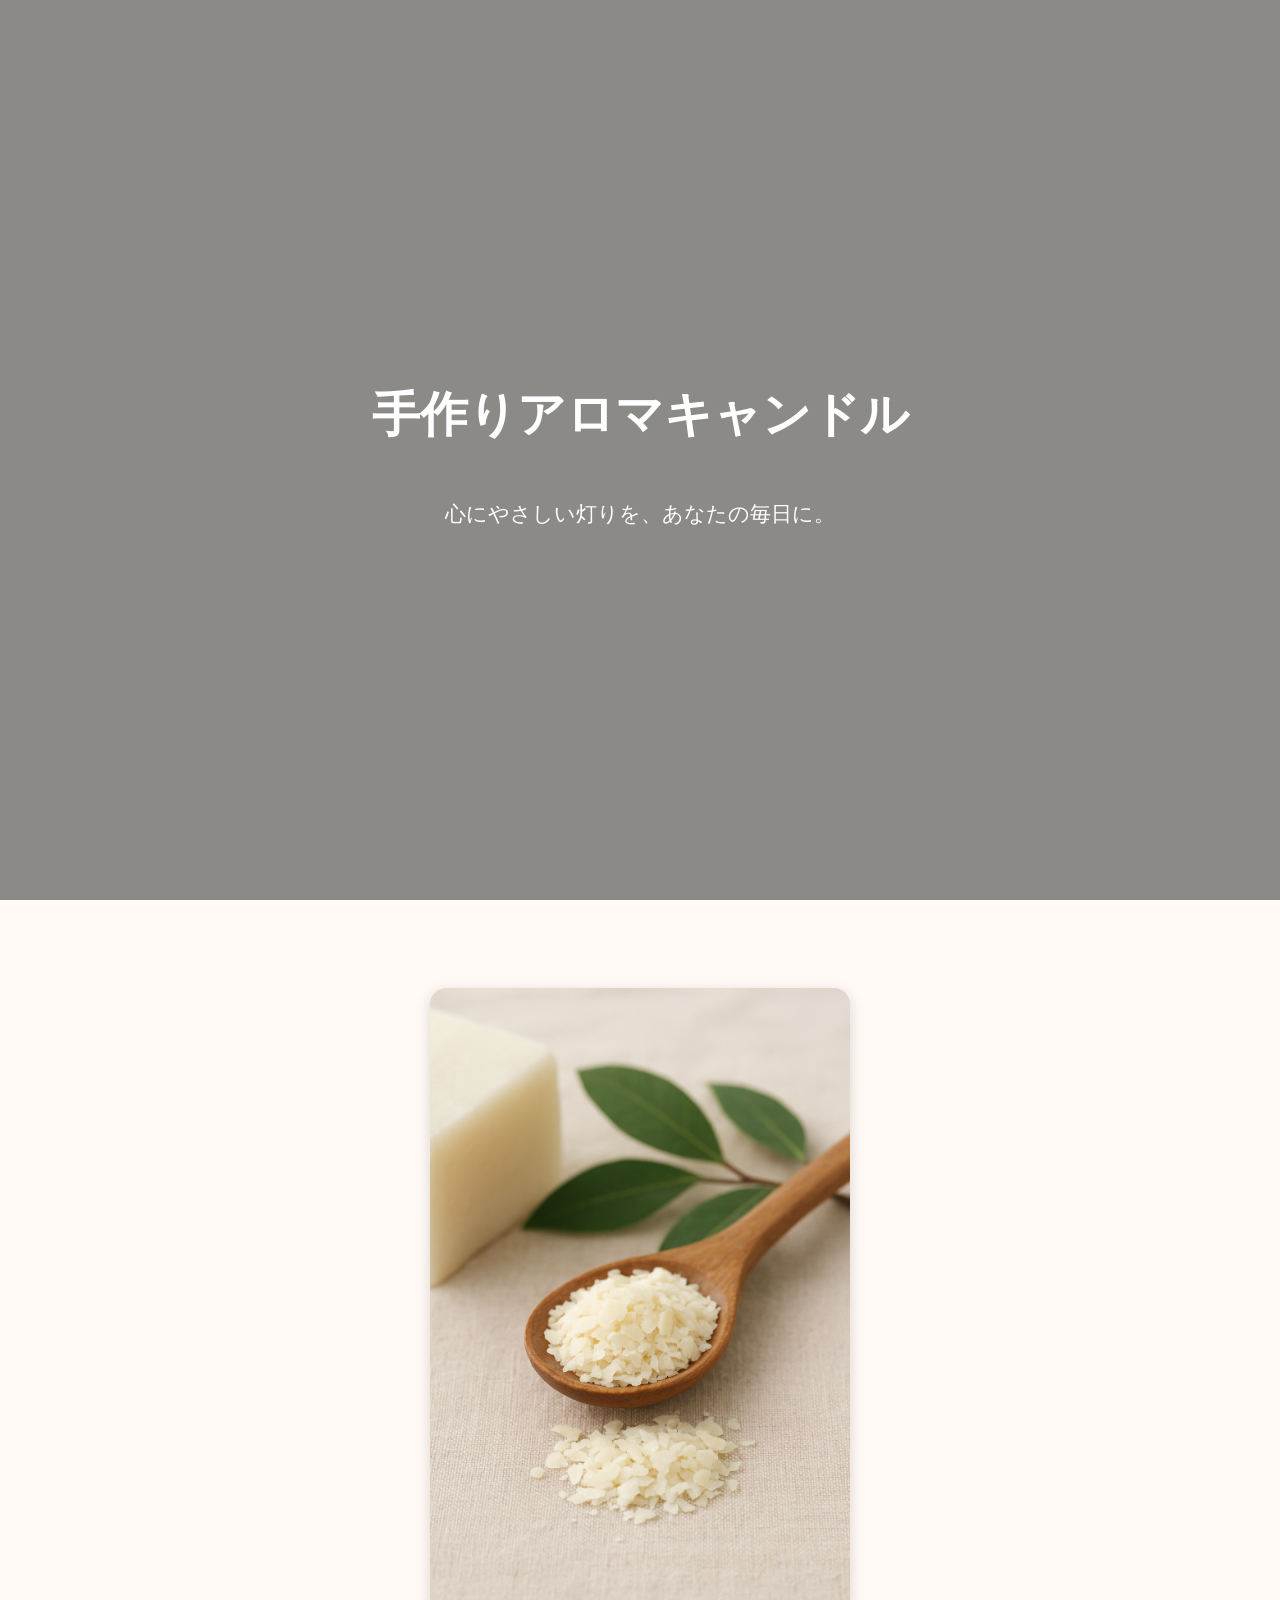
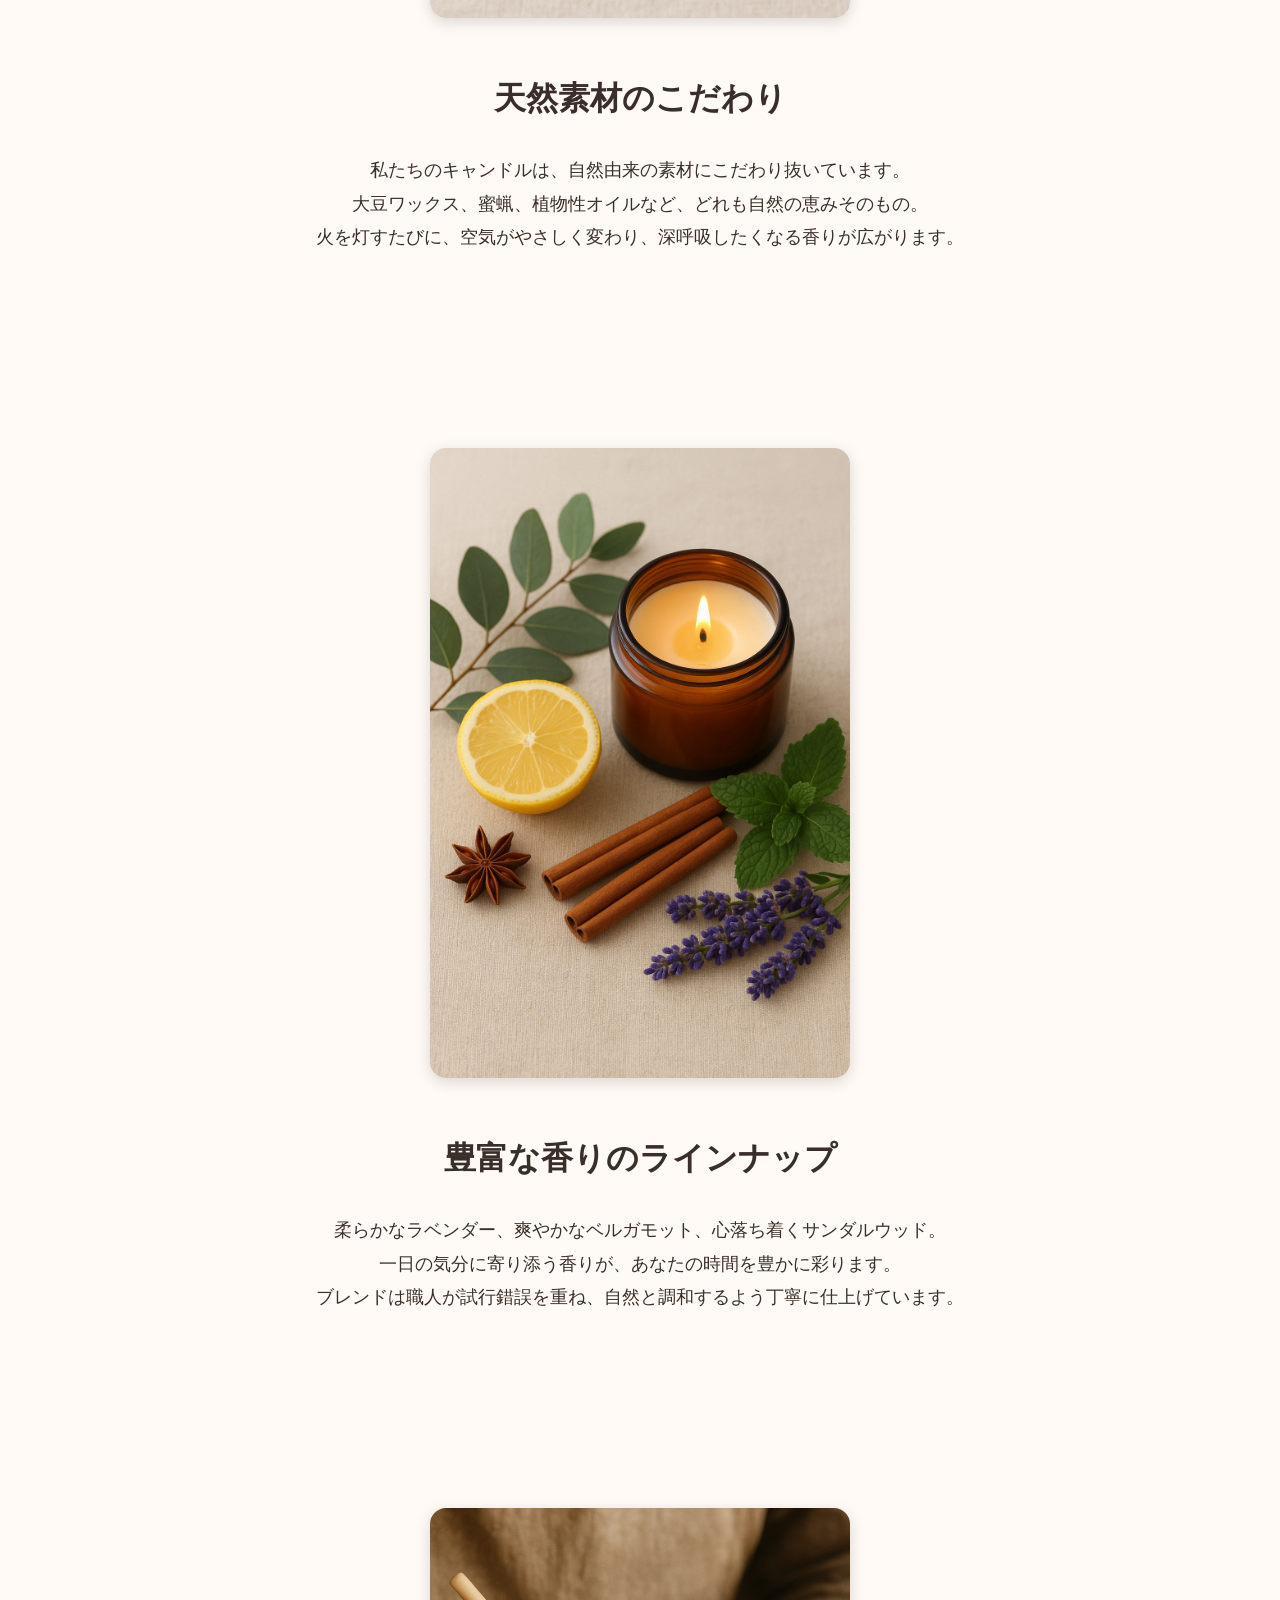
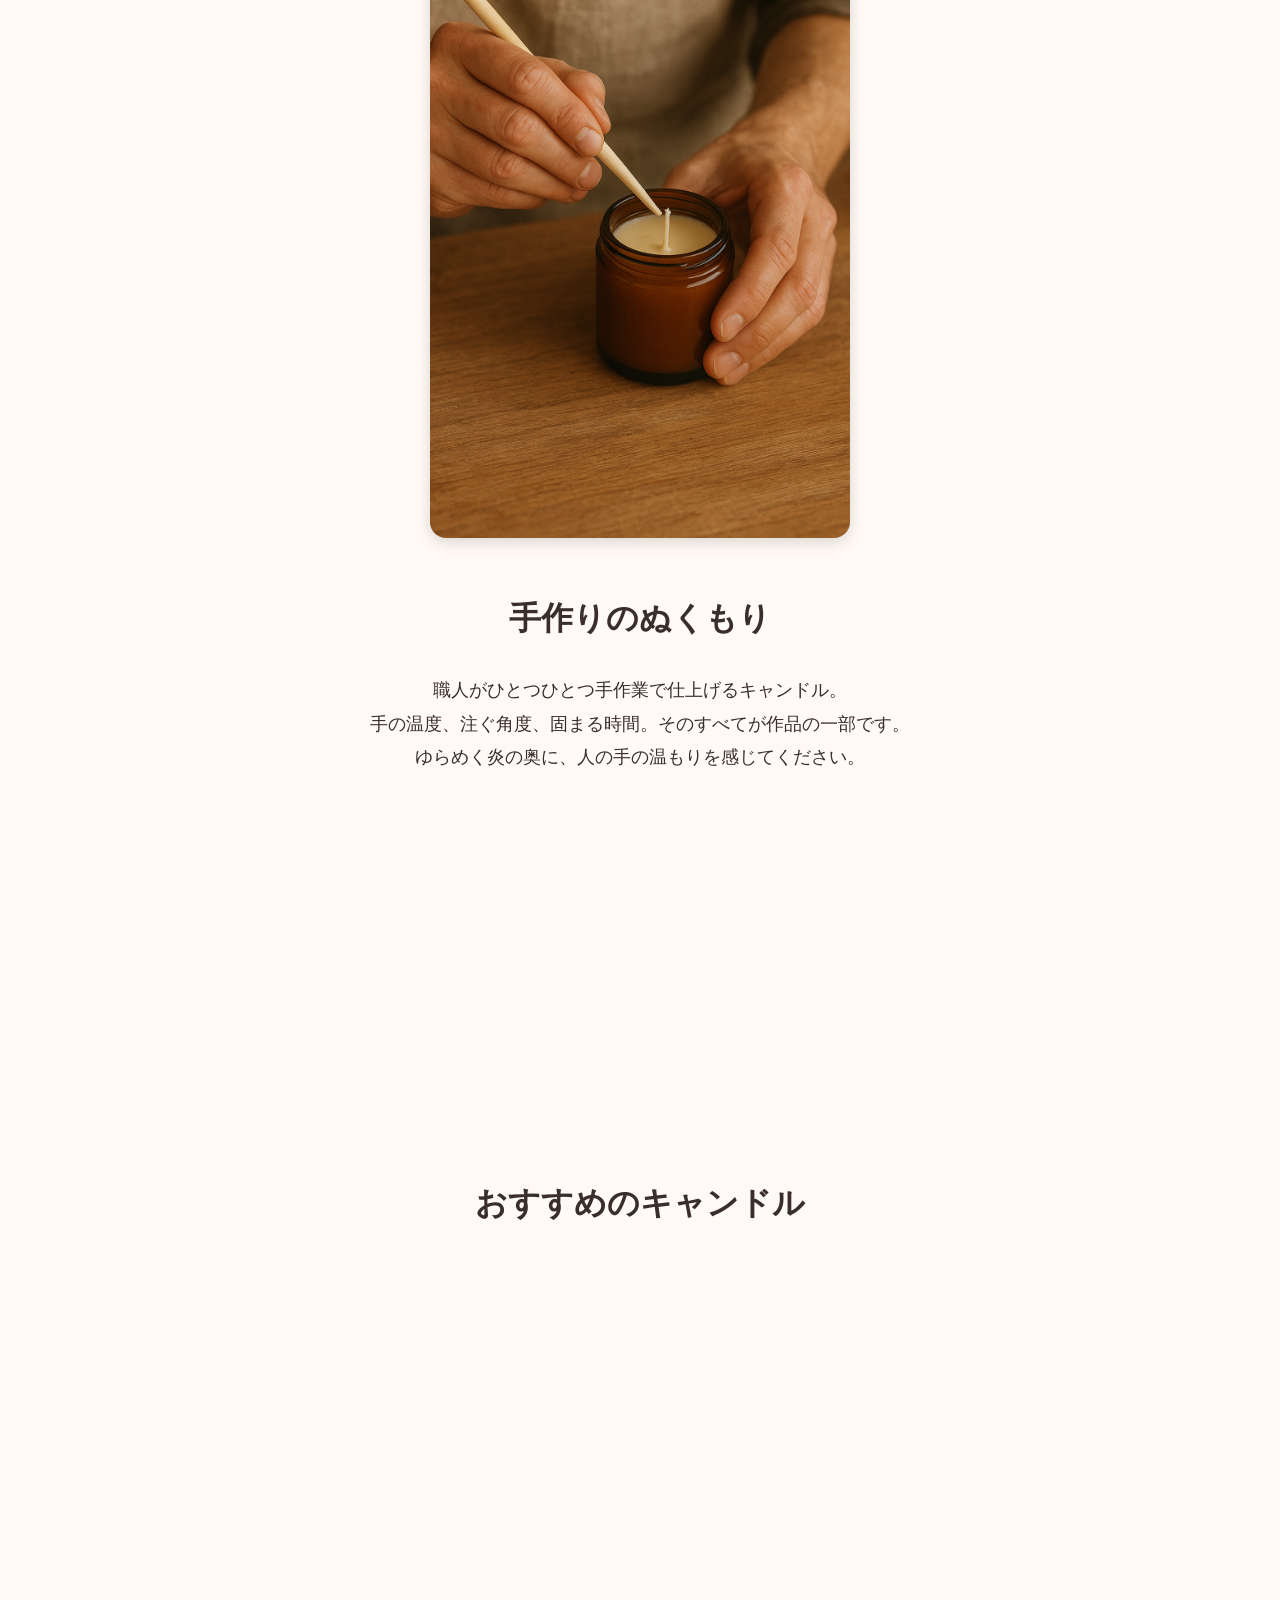
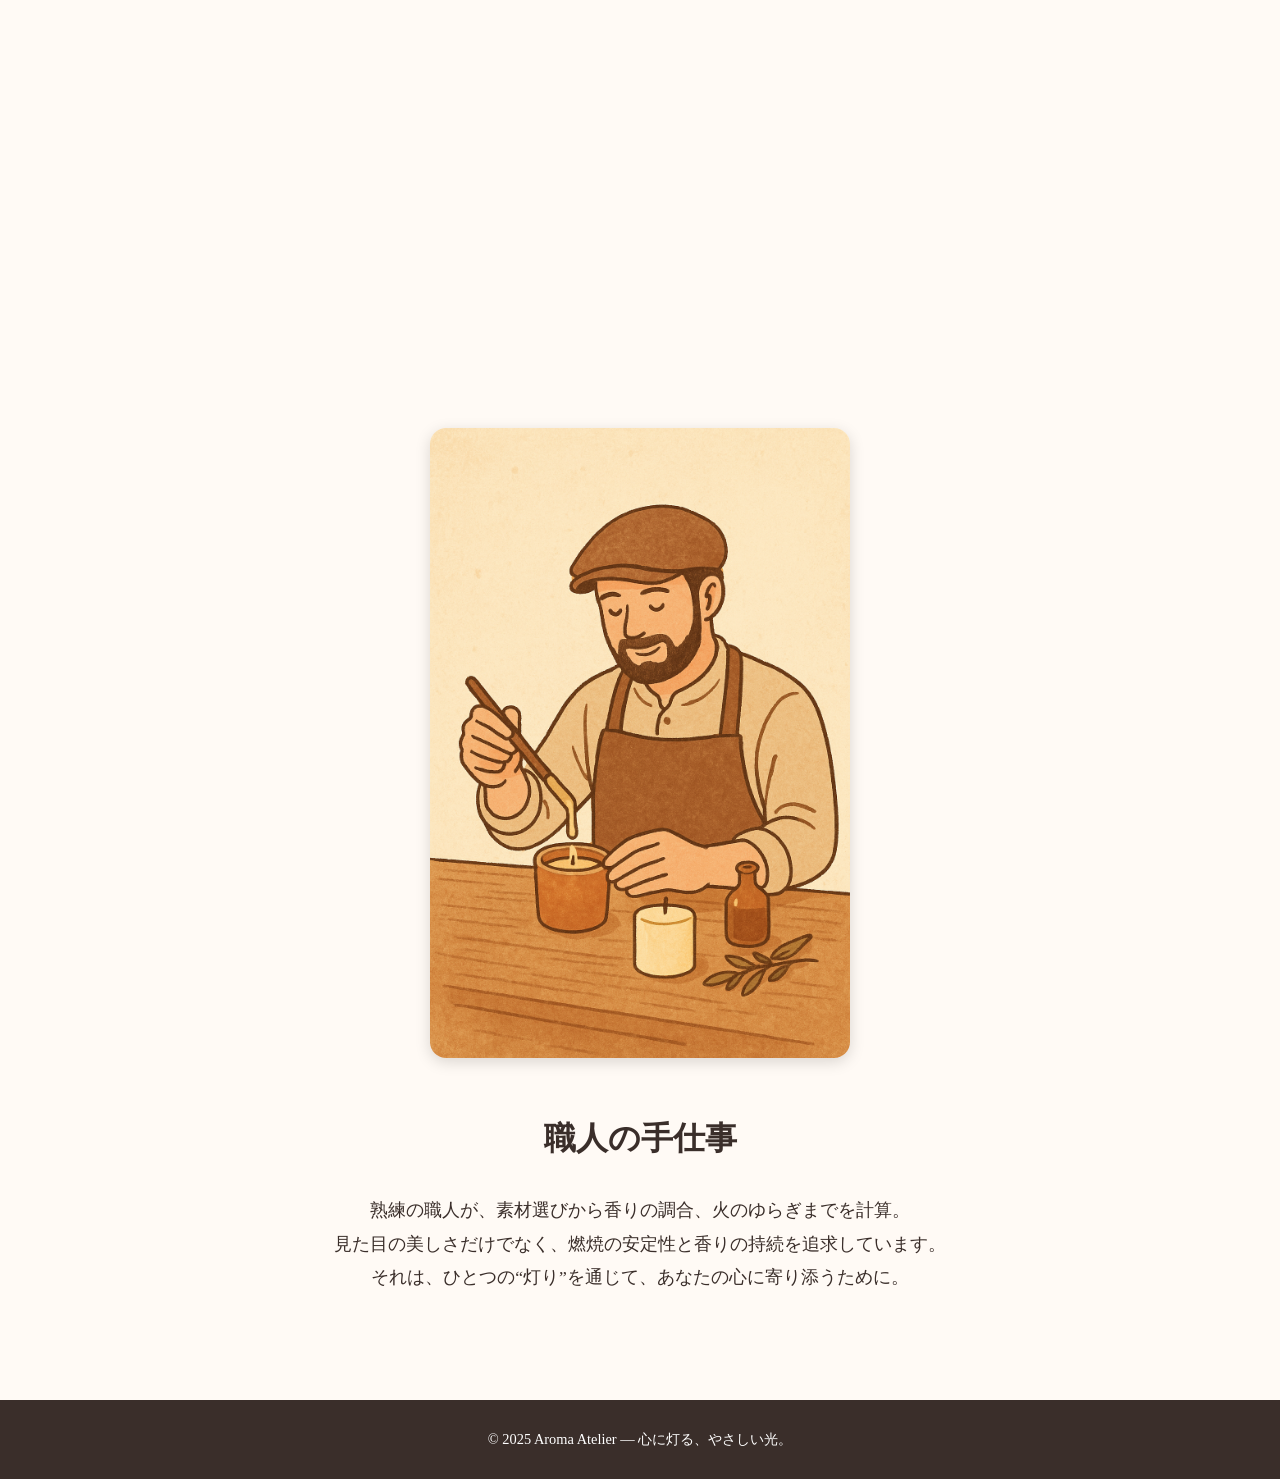
==== index.html @ 25571136 "Add files via upload" ====
<!DOCTYPE html>
<html lang="ja">
<head>
  <meta charset="UTF-8">
  <meta name="viewport" content="width=device-width, initial-scale=1.0">
  <title>手作りアロマキャンドル | Aroma Atelier</title>
  <link rel="stylesheet" href="./css/style.css">
</head>
<body>
  <header class="mouse-layer" data-depth="0.3">
    <h1>手作りアロマキャンドル</h1>
    <p>心にやさしい灯りを、あなたの毎日に。</p>
  </header>

  <!-- 天然素材 -->
  <section id="natural" class="fade-in mouse-layer" data-depth="0.15">
    <img src="./image/tennen.png" alt="天然素材のキャンドル">
    <h2>天然素材のこだわり</h2>
    <p>
      私たちのキャンドルは、自然由来の素材にこだわり抜いています。<br>
      大豆ワックス、蜜蝋、植物性オイルなど、どれも自然の恵みそのもの。<br>
      火を灯すたびに、空気がやさしく変わり、深呼吸したくなる香りが広がります。
    </p>
  </section>

  <!-- 豊富な香り -->
  <section id="fragrance" class="fade-in mouse-layer" data-depth="0.1">
    <img src="./image/kaori.png" alt="香りのイメージ">
    <h2>豊富な香りのラインナップ</h2>
    <p>
      柔らかなラベンダー、爽やかなベルガモット、心落ち着くサンダルウッド。<br>
      一日の気分に寄り添う香りが、あなたの時間を豊かに彩ります。<br>
      ブレンドは職人が試行錯誤を重ね、自然と調和するよう丁寧に仕上げています。
    </p>
  </section>

  <!-- 手作りのぬくもり -->
  <section id="handmade" class="fade-in mouse-layer" data-depth="0.2">
    <img src="./image/tedukuri.png" alt="手作りのぬくもり">
    <h2>手作りのぬくもり</h2>
    <p>
      職人がひとつひとつ手作業で仕上げるキャンドル。<br>
      手の温度、注ぐ角度、固まる時間。そのすべてが作品の一部です。<br>
      ゆらめく炎の奥に、人の手の温もりを感じてください。
    </p>
  </section>

  <!-- 商品ギャラリー -->
  <section id="products" class="fade-in">
    <h2>おすすめのキャンドル</h2>
    <div class="product-grid">
      <div class="product-card fade-in">
        <img src="./image/rabender-img.jpg" alt="ラベンダーキャンドル">
        <h3>Lavender Calm</h3>
        <p>ラベンダーとシダーウッドが織りなす癒しの香り。</p>
        <span class="price">¥3,200</span>
      </div>
      <div class="product-card fade-in">
        <img src="./image/sitorasu-img2.png" alt="シトラスキャンドル">
        <h3>Citrus Morning</h3>
        <p>朝の光のような爽やかさ。ベルガモットとレモングラス。</p>
        <span class="price">¥3,000</span>
      </div>
      <div class="product-card fade-in">
        <img src="./image/rozu-img.png" alt="ウッディキャンドル">
        <h3>Forest Whisper</h3>
        <p>ウッディノートとバニラの深み。夜のリラックスタイムに。</p>
        <span class="price">¥3,400</span>
      </div>
    </div>
  </section>

  <!-- 職人の手仕事 -->
  <section id="craft" class="fade-in mouse-layer" data-depth="0.25">
    <img src="./image/shokunin.png" alt="職人の手仕事">
    <h2>職人の手仕事</h2>
    <p>
      熟練の職人が、素材選びから香りの調合、火のゆらぎまでを計算。<br>
      見た目の美しさだけでなく、燃焼の安定性と香りの持続を追求しています。<br>
      それは、ひとつの“灯り”を通じて、あなたの心に寄り添うために。
    </p>
  </section>

  <footer>
    © 2025 Aroma Atelier — 心に灯る、やさしい光。
  </footer>

  <script src="./javascript/script.js"></script>
</body>
</html>
---- css/style.css ----
body {
    margin: 0;
    font-family: "Noto Serif JP", serif;
    background-color: #fffaf5;
    color: #3a2e2a;
    overflow-x: hidden;
    scroll-behavior: smooth;
  }
  
  /* ===== Header ===== */
  header {
    height: 100vh;
    display: flex;
    flex-direction: column;
    justify-content: center;
    align-items: center;
    background: url('header.jpg') center/cover no-repeat;
    text-align: center;
    color: white;
    position: relative;
  }
  
  header::before {
    content: "";
    position: absolute;
    inset: 0;
    background: rgba(0,0,0,0.45);
  }
  
  header h1 {
    font-size: 3em;
    z-index: 1;
  }
  
  header p {
    font-size: 1.3em;
    z-index: 1;
    margin-top: 1em;
  }
  
  /* ===== Section ===== */
  section {
    min-height: 100vh;
    display: flex;
    flex-direction: column;
    justify-content: center;
    align-items: center;
    padding: 80px 10%;
    text-align: center;
    opacity: 0;
    transform: translateY(50px);
    transition: all 1s ease;
  }
  
  section.active {
    opacity: 1;
    transform: translateY(0);
  }
  
  section img {
    width: 420px;
    max-width: 90%;
    border-radius: 16px;
    box-shadow: 0 4px 15px rgba(0,0,0,0.15);
    margin-bottom: 2em;
    opacity: 0;
    transform: scale(0.95);
    transition: all 1s ease;
  }
  
  section.active img {
    opacity: 1;
    transform: scale(1);
  }
  
  section h2 {
    font-size: 2em;
    margin-bottom: 0.5em;
  }
  
  section p {
    max-width: 750px;
    line-height: 1.9;
    font-size: 1.1em;
  }
  
  /* ===== Product Section ===== */
  .product-grid {
    display: grid;
    grid-template-columns: repeat(auto-fit, minmax(280px, 1fr));
    gap: 2em;
    margin-top: 3em;
    width: 100%;
    max-width: 1000px;
  }
  
  .product-card {
    background-color: white;
    border-radius: 14px;
    padding: 1.5em;
    box-shadow: 0 6px 15px rgba(0,0,0,0.1);
    transition: transform 0.4s ease, box-shadow 0.4s ease;
  }
  
  .product-card:hover {
    transform: translateY(-10px);
    box-shadow: 0 10px 25px rgba(0,0,0,0.15);
  }
  
  .product-card img {
    width: 100%;
    border-radius: 12px;
    margin-bottom: 1em;
  }
  
  .product-card h3 {
    font-size: 1.3em;
    margin-bottom: 0.4em;
  }
  
  .product-card p {
    font-size: 0.95em;
    color: #5c4a45;
    margin-bottom: 0.8em;
  }
  
  .price {
    font-weight: bold;
    color: #c47135;
  }
  
  /* ===== Footer ===== */
  footer {
    background-color: #3a2e2a;
    color: white;
    text-align: center;
    padding: 30px 10px;
    font-size: 0.9em;
  }
  
  /* ===== Scroll Animation ===== */
  .fade-in {
    opacity: 0;
    transform: translateY(40px);
    transition: all 1.2s ease;
  }
  
  .fade-in.visible {
    opacity: 1;
    transform: translateY(0);
  }
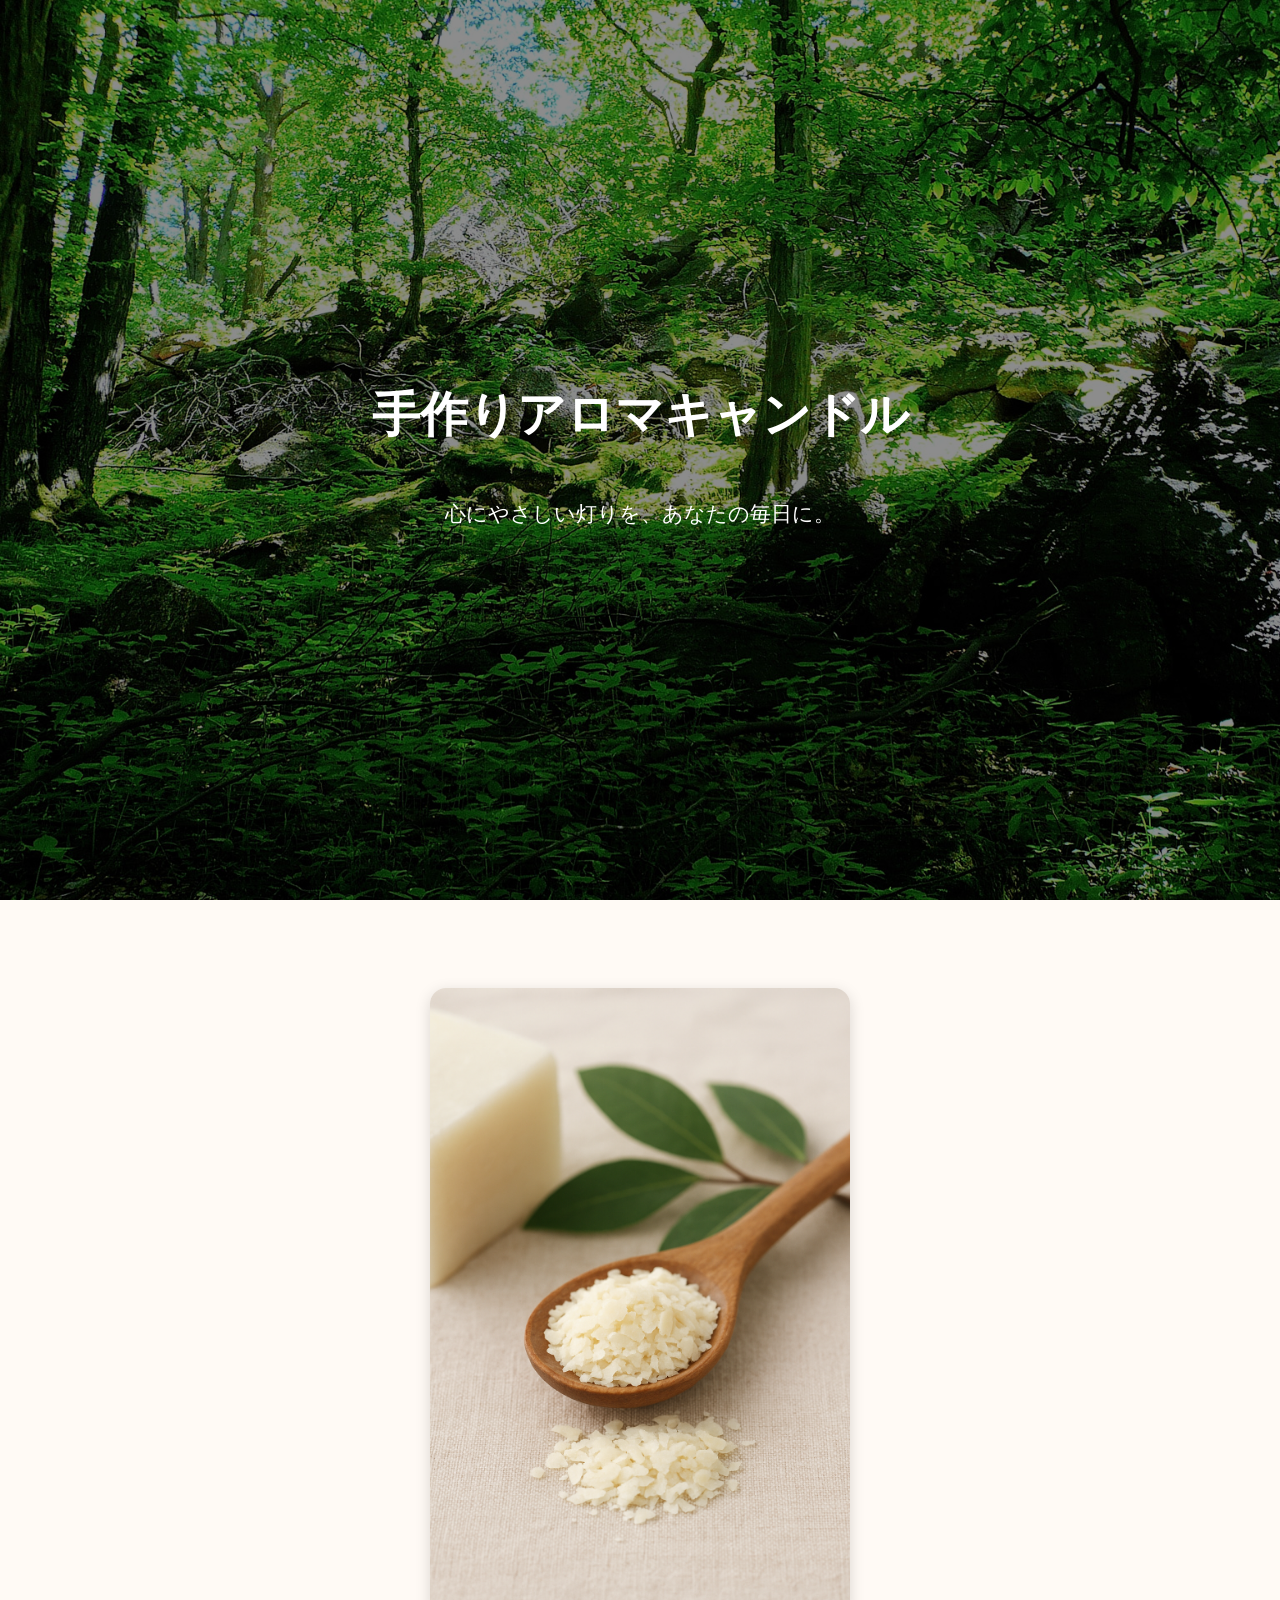
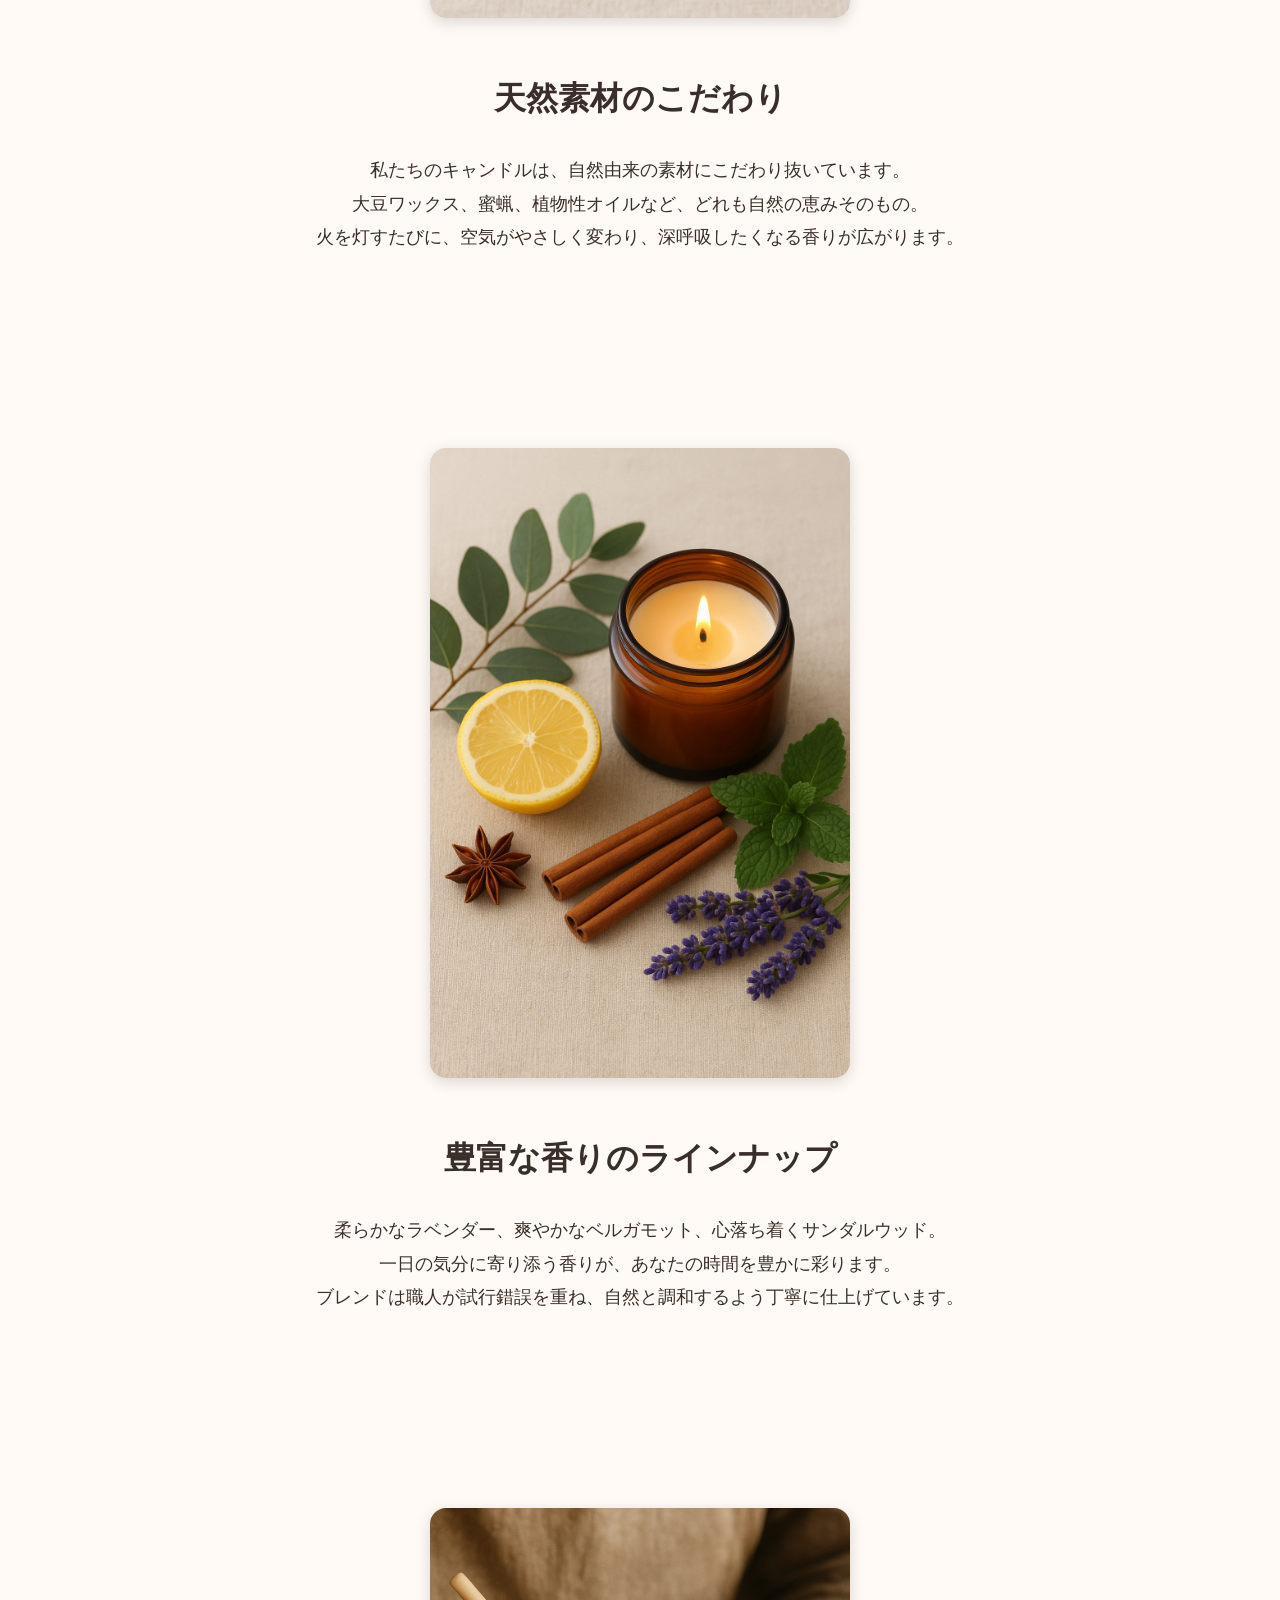
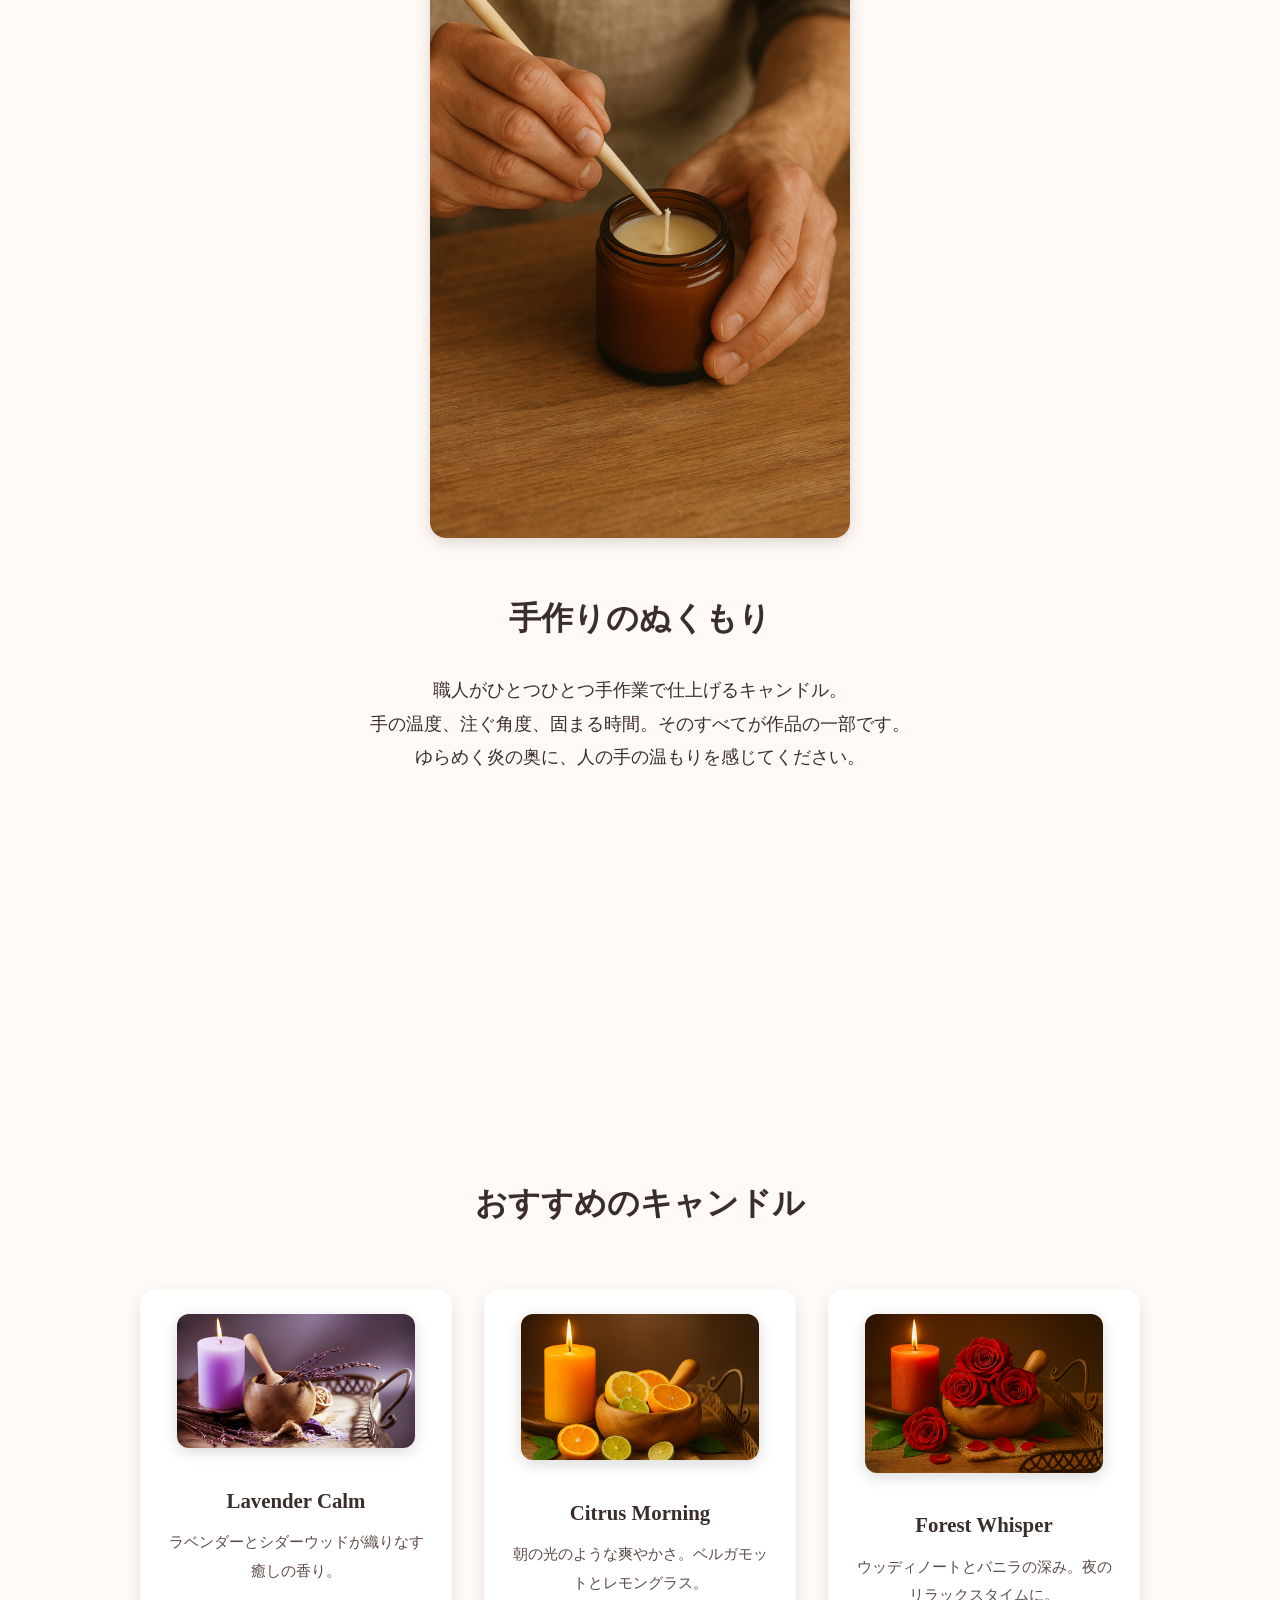
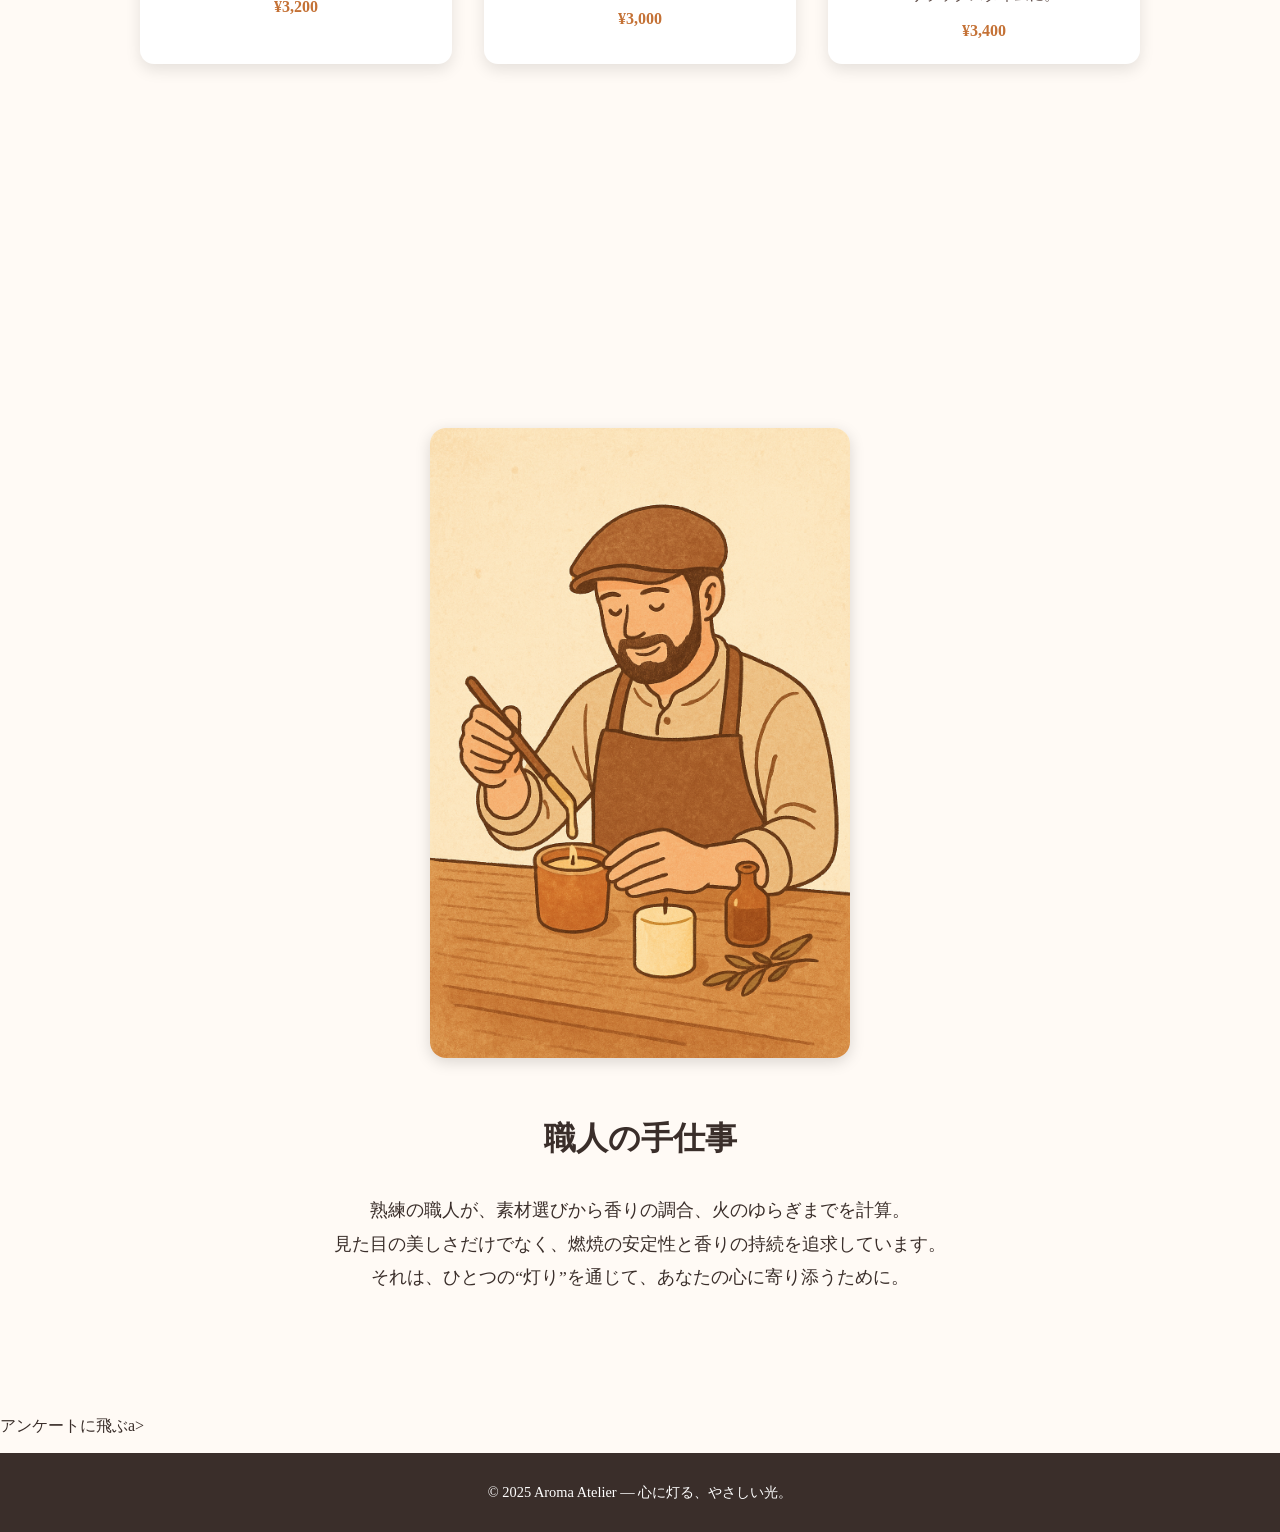
==== commit ecfb2e51: "Update index.html" ====
--- a/index.html
+++ b/index.html
@@ -80,7 +80,7 @@
       それは、ひとつの“灯り”を通じて、あなたの心に寄り添うために。
     </p>
   </section>
-
+<p>アンケートに飛ぶ<a src="https://forms.gle/pZZQ6jZzWNuW3t4p7"></a>a></p>
   <footer>
     © 2025 Aroma Atelier — 心に灯る、やさしい光。
   </footer>
@@ -88,3 +88,4 @@
   <script src="./javascript/script.js"></script>
 </body>
 </html>
+
--- a/css/style.css
+++ b/css/style.css
@@ -1,152 +1,156 @@
 body {
-    margin: 0;
-    font-family: "Noto Serif JP", serif;
-    background-color: #fffaf5;
-    color: #3a2e2a;
-    overflow-x: hidden;
-    scroll-behavior: smooth;
-  }
-  
-  /* ===== Header ===== */
-  header {
-    height: 100vh;
-    display: flex;
-    flex-direction: column;
-    justify-content: center;
-    align-items: center;
-    background: url('header.jpg') center/cover no-repeat;
-    text-align: center;
-    color: white;
-    position: relative;
-  }
-  
-  header::before {
-    content: "";
-    position: absolute;
-    inset: 0;
-    background: rgba(0,0,0,0.45);
-  }
-  
-  header h1 {
-    font-size: 3em;
-    z-index: 1;
-  }
-  
-  header p {
-    font-size: 1.3em;
-    z-index: 1;
-    margin-top: 1em;
-  }
-  
-  /* ===== Section ===== */
-  section {
-    min-height: 100vh;
-    display: flex;
-    flex-direction: column;
-    justify-content: center;
-    align-items: center;
-    padding: 80px 10%;
-    text-align: center;
-    opacity: 0;
-    transform: translateY(50px);
-    transition: all 1s ease;
-  }
-  
-  section.active {
-    opacity: 1;
-    transform: translateY(0);
-  }
-  
-  section img {
-    width: 420px;
-    max-width: 90%;
-    border-radius: 16px;
-    box-shadow: 0 4px 15px rgba(0,0,0,0.15);
-    margin-bottom: 2em;
-    opacity: 0;
-    transform: scale(0.95);
-    transition: all 1s ease;
-  }
-  
-  section.active img {
-    opacity: 1;
-    transform: scale(1);
-  }
-  
-  section h2 {
-    font-size: 2em;
-    margin-bottom: 0.5em;
-  }
-  
-  section p {
-    max-width: 750px;
-    line-height: 1.9;
-    font-size: 1.1em;
-  }
-  
-  /* ===== Product Section ===== */
-  .product-grid {
-    display: grid;
-    grid-template-columns: repeat(auto-fit, minmax(280px, 1fr));
-    gap: 2em;
-    margin-top: 3em;
-    width: 100%;
-    max-width: 1000px;
-  }
-  
-  .product-card {
-    background-color: white;
-    border-radius: 14px;
-    padding: 1.5em;
-    box-shadow: 0 6px 15px rgba(0,0,0,0.1);
-    transition: transform 0.4s ease, box-shadow 0.4s ease;
-  }
-  
-  .product-card:hover {
-    transform: translateY(-10px);
-    box-shadow: 0 10px 25px rgba(0,0,0,0.15);
-  }
-  
-  .product-card img {
-    width: 100%;
-    border-radius: 12px;
-    margin-bottom: 1em;
-  }
-  
-  .product-card h3 {
-    font-size: 1.3em;
-    margin-bottom: 0.4em;
-  }
-  
-  .product-card p {
-    font-size: 0.95em;
-    color: #5c4a45;
-    margin-bottom: 0.8em;
-  }
-  
-  .price {
-    font-weight: bold;
-    color: #c47135;
-  }
-  
-  /* ===== Footer ===== */
-  footer {
-    background-color: #3a2e2a;
-    color: white;
-    text-align: center;
-    padding: 30px 10px;
-    font-size: 0.9em;
-  }
-  
-  /* ===== Scroll Animation ===== */
-  .fade-in {
-    opacity: 0;
-    transform: translateY(40px);
-    transition: all 1.2s ease;
-  }
-  
-  .fade-in.visible {
-    opacity: 1;
-    transform: translateY(0);
-  }
-  +  margin: 0;
+  font-family: "Noto Serif JP", serif;
+  background-color: #fffaf5;
+  color: #3a2e2a;
+  overflow-x: hidden;
+  scroll-behavior: smooth;
+}
+
+/* ===== Header ===== */
+header {
+  height: 100vh;
+  display: flex;
+  flex-direction: column;
+  justify-content: center;
+  align-items: center;
+  background: url('../image/sizen.jpg') center/cover no-repeat;
+  text-align: center;
+  color: white;
+  position: relative;
+}
+
+header::before {
+  content: "";
+  position: absolute;
+  inset: 0;
+  background: rgba(0,0,0,0.45);
+}
+
+header h1 {
+  font-size: 3em;
+  z-index: 1;
+}
+
+header p {
+  font-size: 1.3em;
+  z-index: 1;
+  margin-top: 1em;
+}
+
+/* ===== Section ===== */
+section {
+  min-height: 100vh;
+  display: flex;
+  flex-direction: column;
+  justify-content: center;
+  align-items: center;
+  padding: 80px 10%;
+  text-align: center;
+  opacity: 0;
+  transform: translateY(50px);
+  transition: all 1s ease;
+}
+
+section.active {
+  opacity: 1;
+  transform: translateY(0);
+}
+
+section img {
+  width: 420px;
+  max-width: 90%;
+  border-radius: 16px;
+  box-shadow: 0 4px 15px rgba(0,0,0,0.15);
+  margin-bottom: 2em;
+  opacity: 0;
+  transform: scale(0.95);
+  transition: all 1s ease;
+}
+
+section.active img {
+  opacity: 1;
+  transform: scale(1);
+}
+
+section h2 {
+  font-size: 2em;
+  margin-bottom: 0.5em;
+}
+
+section p {
+  max-width: 750px;
+  line-height: 1.9;
+  font-size: 1.1em;
+}
+
+/* ===== Product Section ===== */
+.product-grid {
+  display: grid;
+  grid-template-columns: repeat(auto-fit, minmax(280px, 1fr));
+  gap: 2em;
+  margin-top: 3em;
+  width: 100%;
+  max-width: 1000px;
+}
+
+.product-card {
+  background-color: white;
+  border-radius: 14px;
+  padding: 1.5em;
+  box-shadow: 0 6px 15px rgba(0,0,0,0.1);
+  transition: transform 0.4s ease, box-shadow 0.4s ease;
+}
+
+.product-card:hover {
+  transform: translateY(-10px);
+  box-shadow: 0 10px 25px rgba(0,0,0,0.15);
+}
+
+.product-card img {
+  width: 100%;
+  border-radius: 12px;
+  margin-bottom: 1em;
+}
+
+.product-card h3 {
+  font-size: 1.3em;
+  margin-bottom: 0.4em;
+}
+
+.product-card p {
+  font-size: 0.95em;
+  color: #5c4a45;
+  margin-bottom: 0.8em;
+}
+
+.price {
+  font-weight: bold;
+  color: #c47135;
+}
+
+#products {
+  opacity: 1 !important;
+  transform: translateY(0) !important;
+}
+
+/* ===== Footer ===== */
+footer {
+  background-color: #3a2e2a;
+  color: white;
+  text-align: center;
+  padding: 30px 10px;
+  font-size: 0.9em;
+}
+
+/* ===== Scroll Animation ===== */
+.fade-in {
+  opacity: 0;
+  transform: translateY(40px);
+  transition: all 1.2s ease;
+}
+
+.fade-in.visible {
+  opacity: 1;
+  transform: translateY(0);
+}
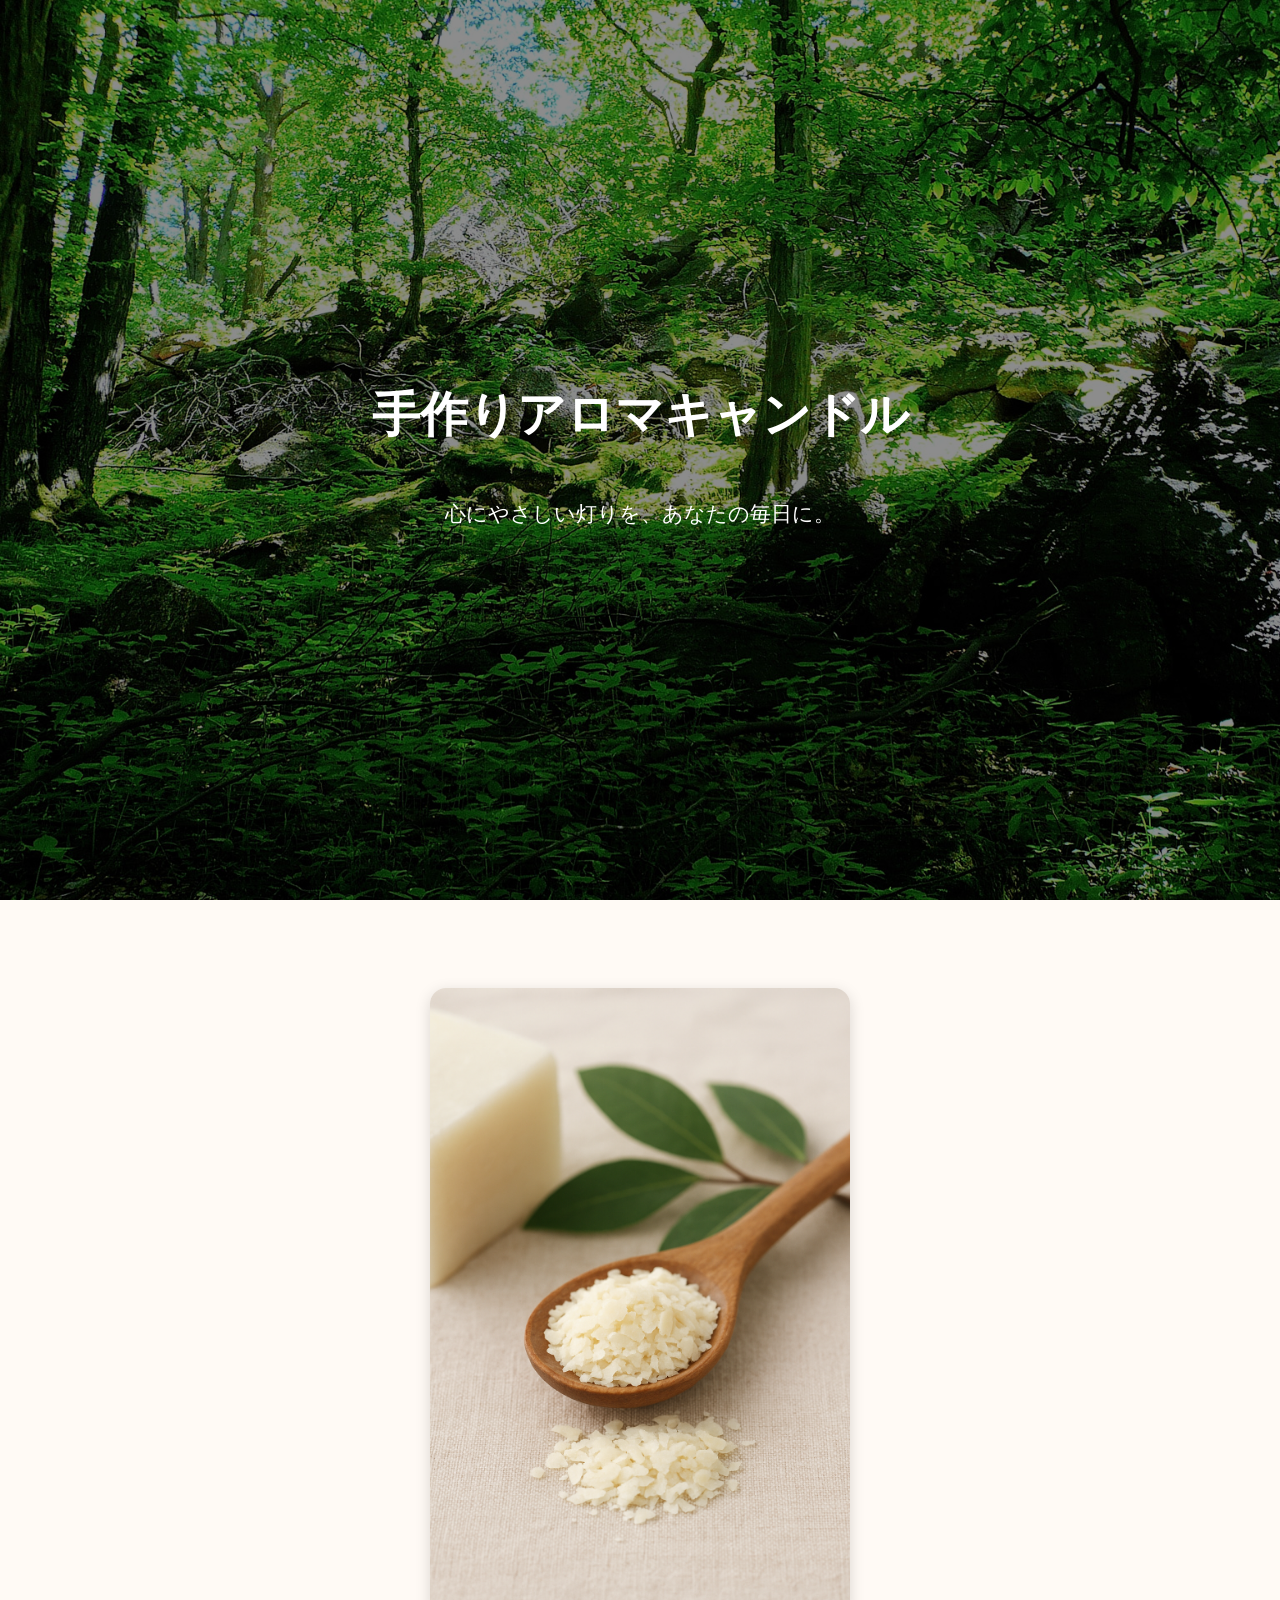
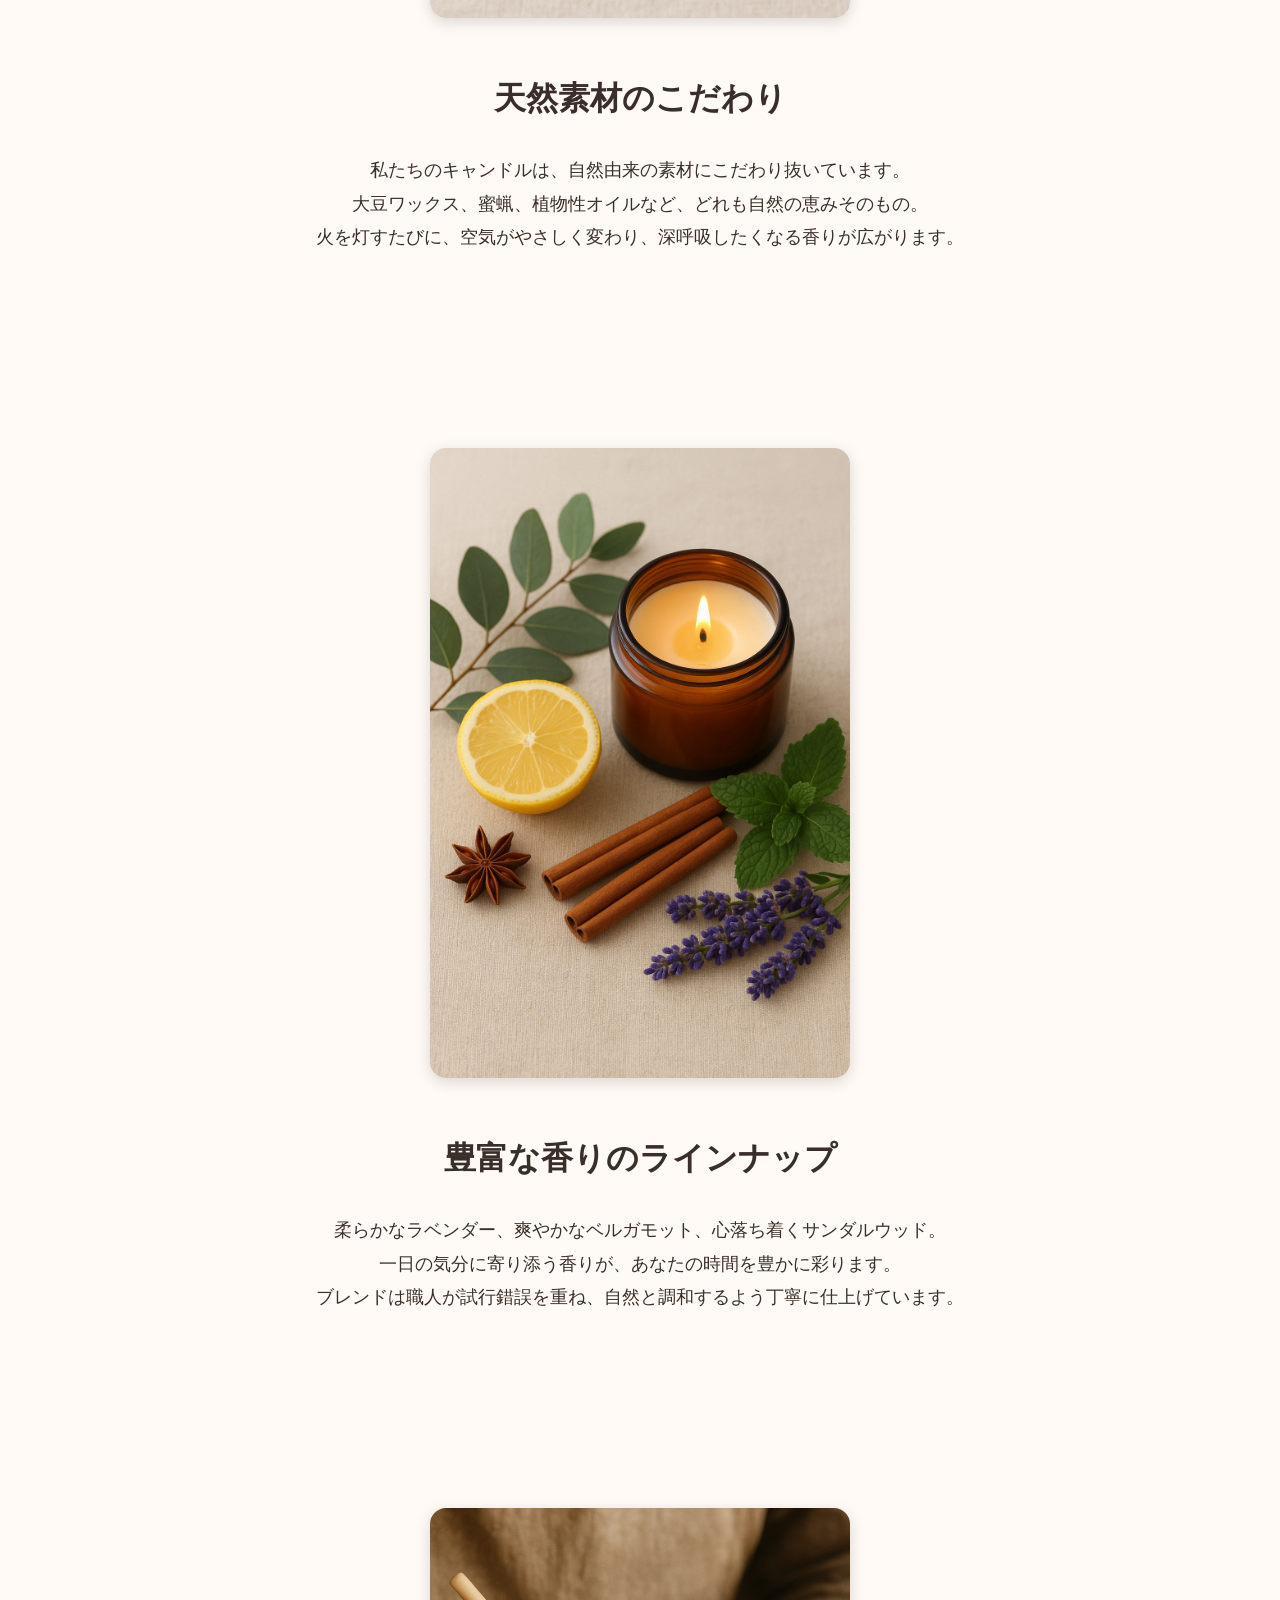
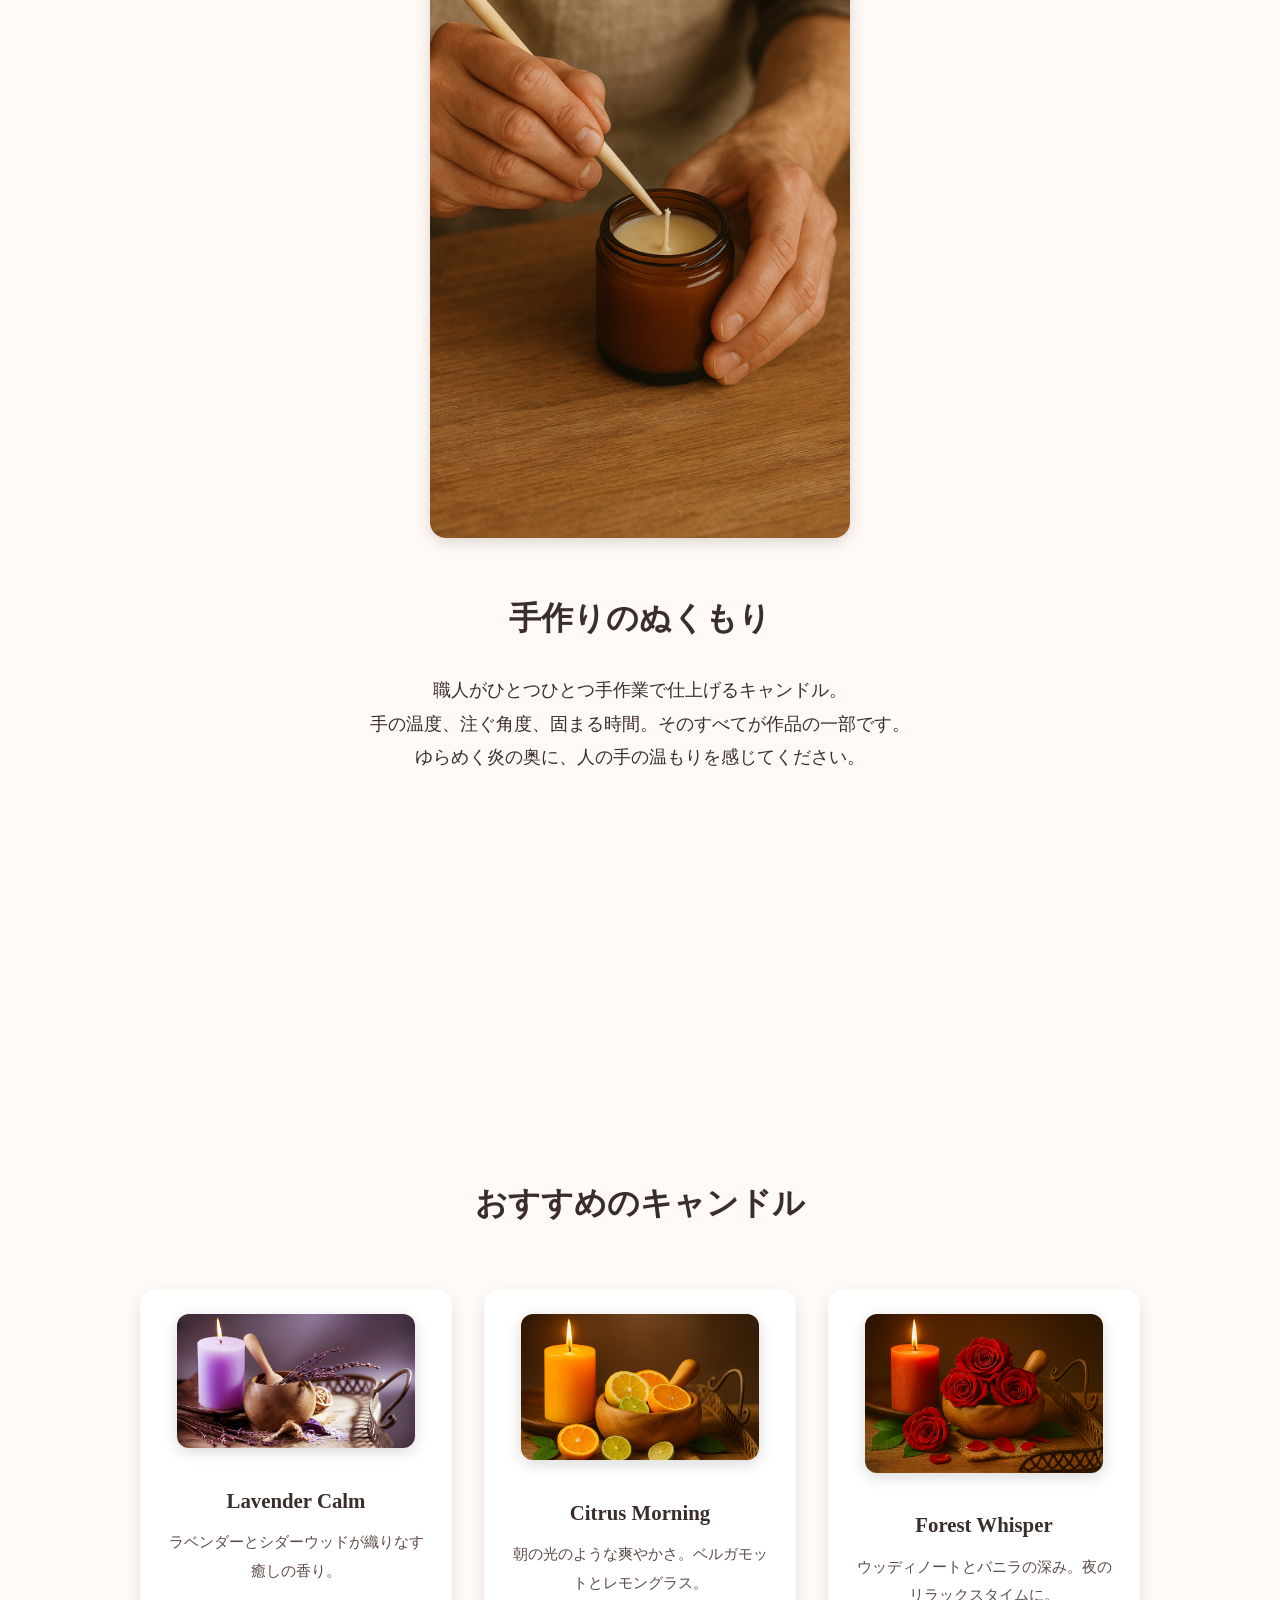
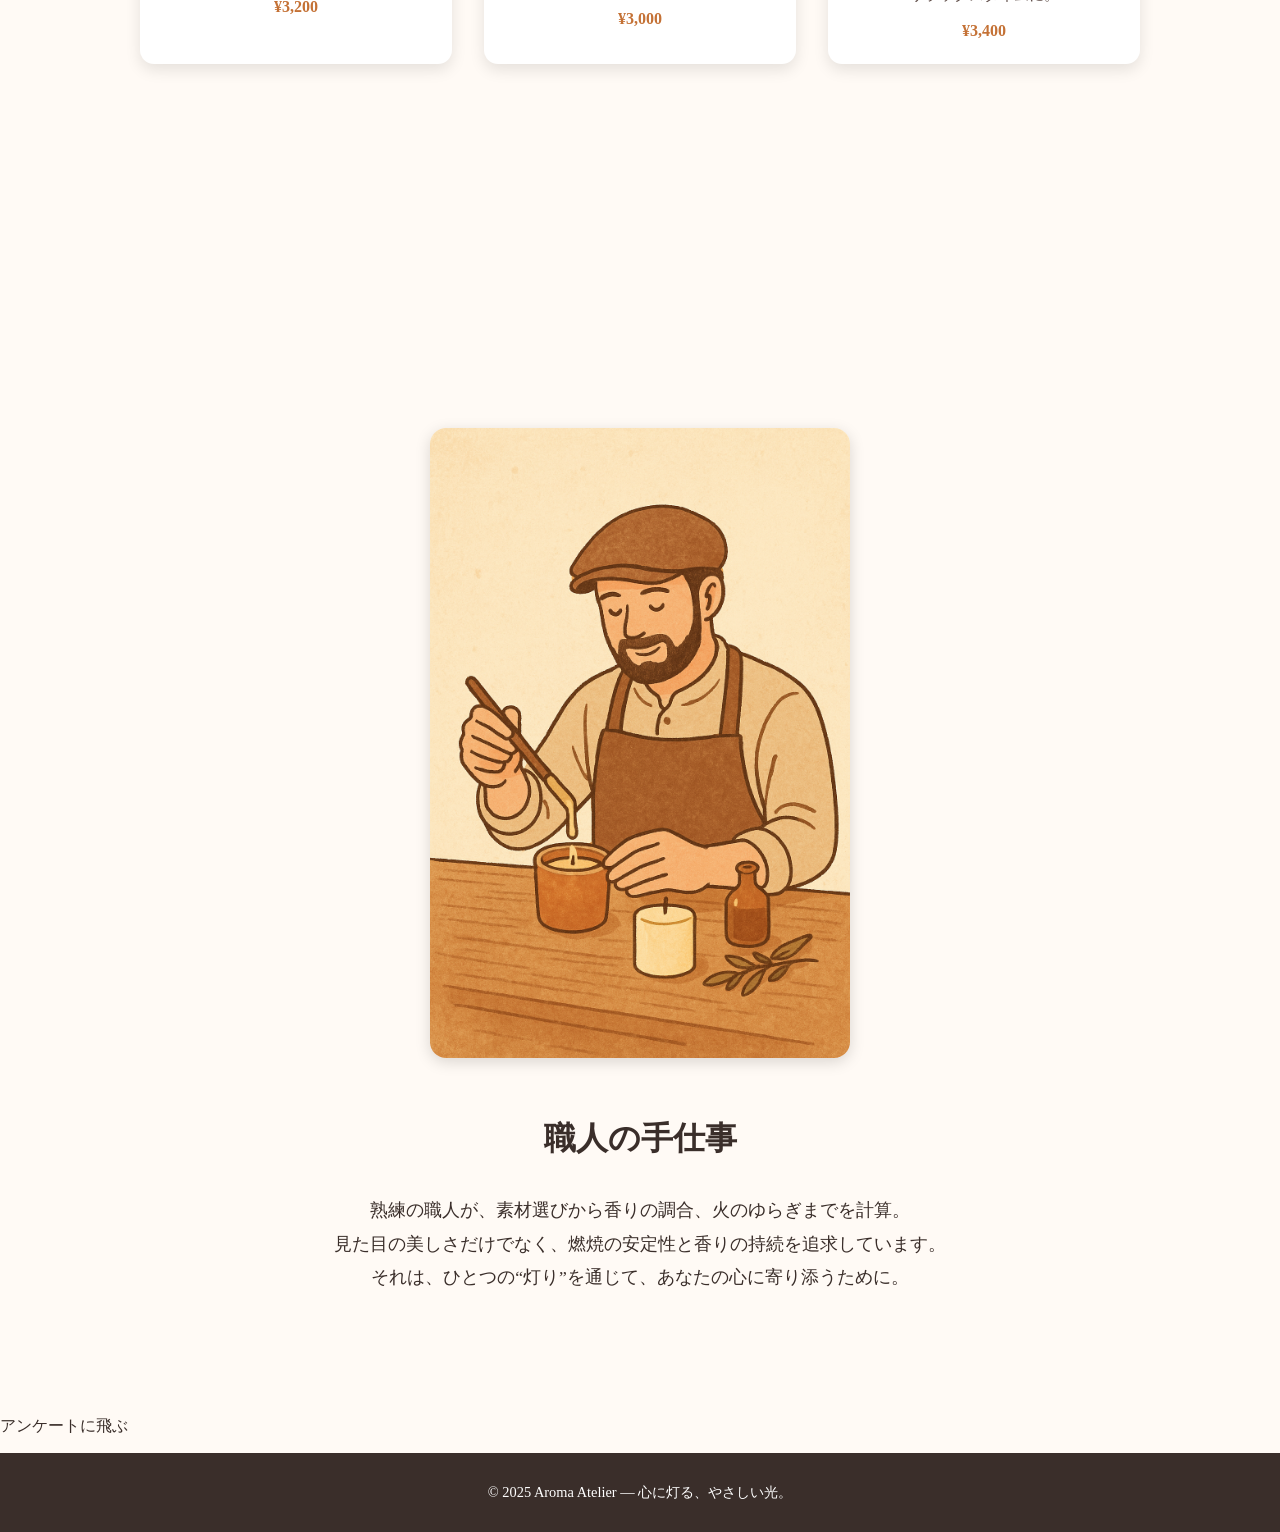
==== commit 163426ab: "Update index.html" ====
--- a/index.html
+++ b/index.html
@@ -80,7 +80,7 @@
       それは、ひとつの“灯り”を通じて、あなたの心に寄り添うために。
     </p>
   </section>
-<p>アンケートに飛ぶ<a src="https://forms.gle/pZZQ6jZzWNuW3t4p7"></a>a></p>
+<p>アンケートに飛ぶ<a src="https://forms.gle/pZZQ6jZzWNuW3t4p7"></a></p>
   <footer>
     © 2025 Aroma Atelier — 心に灯る、やさしい光。
   </footer>
@@ -89,3 +89,4 @@
 </body>
 </html>
 
+
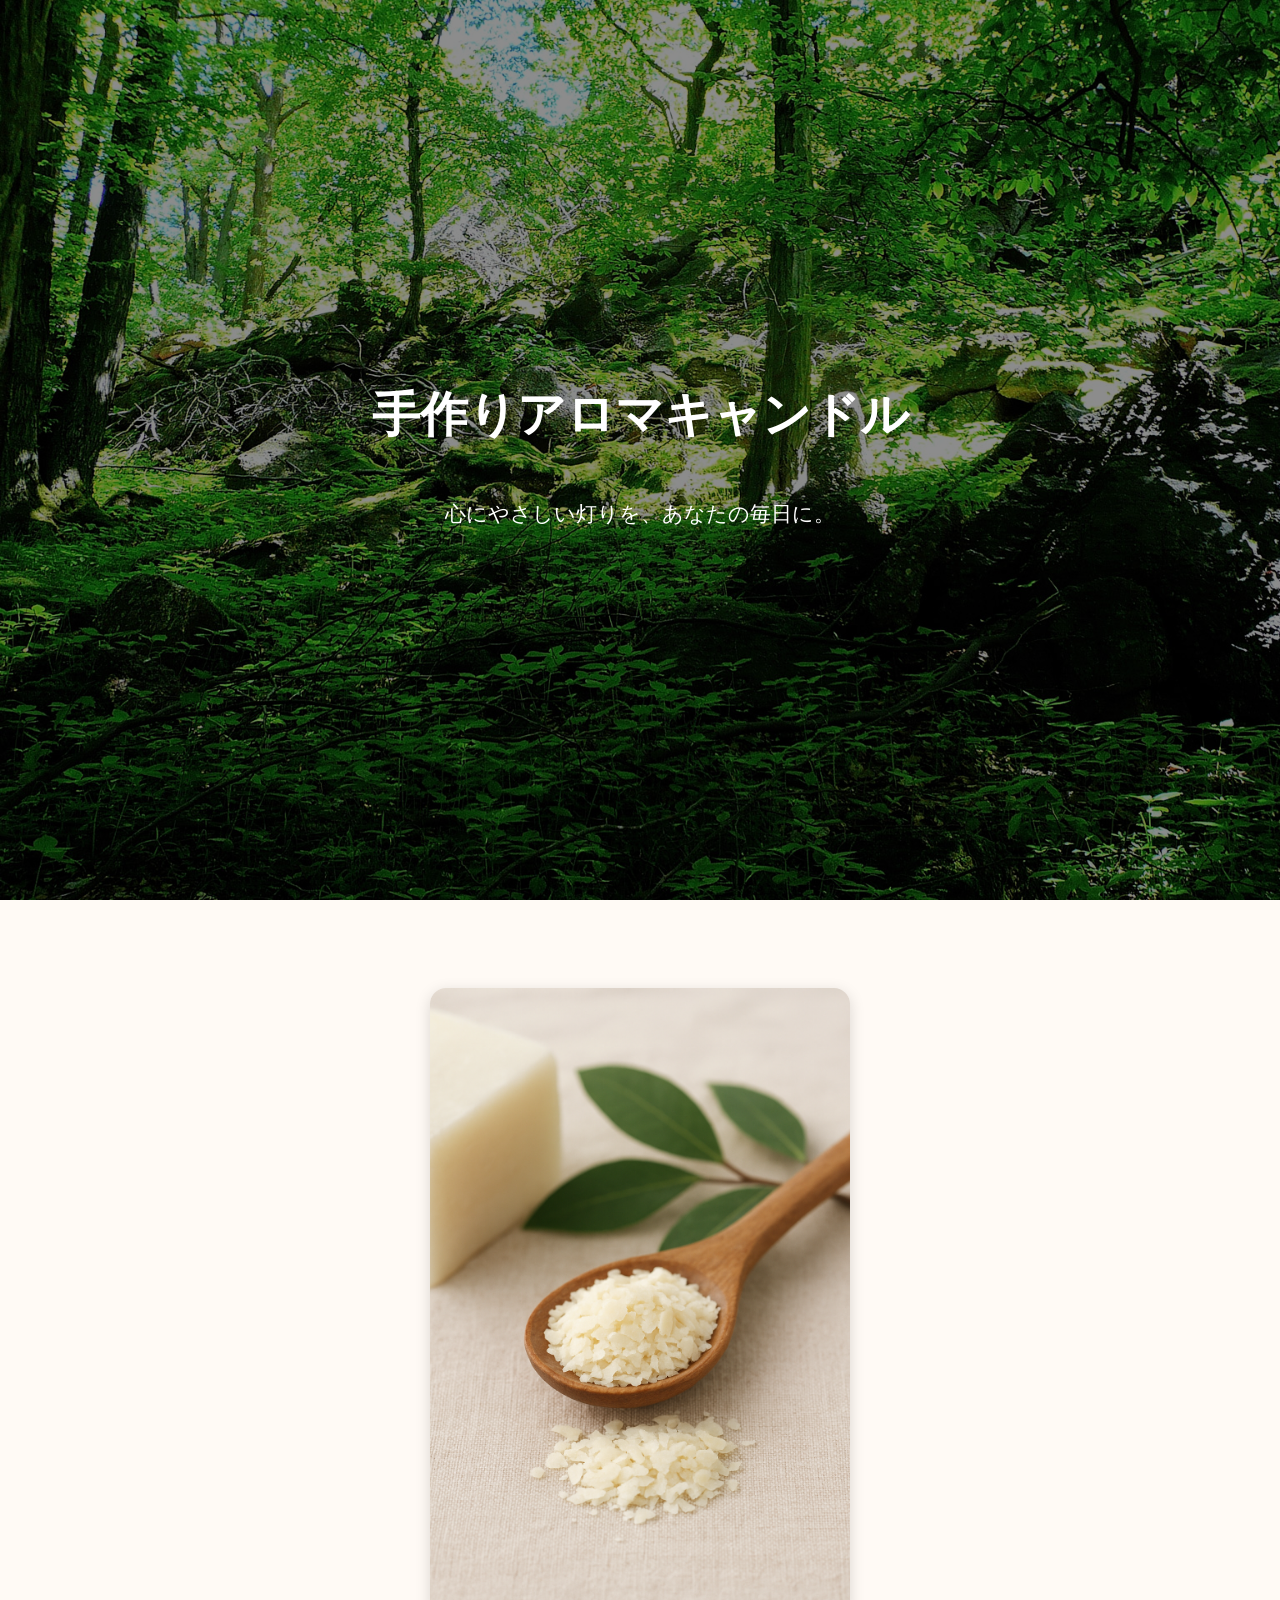
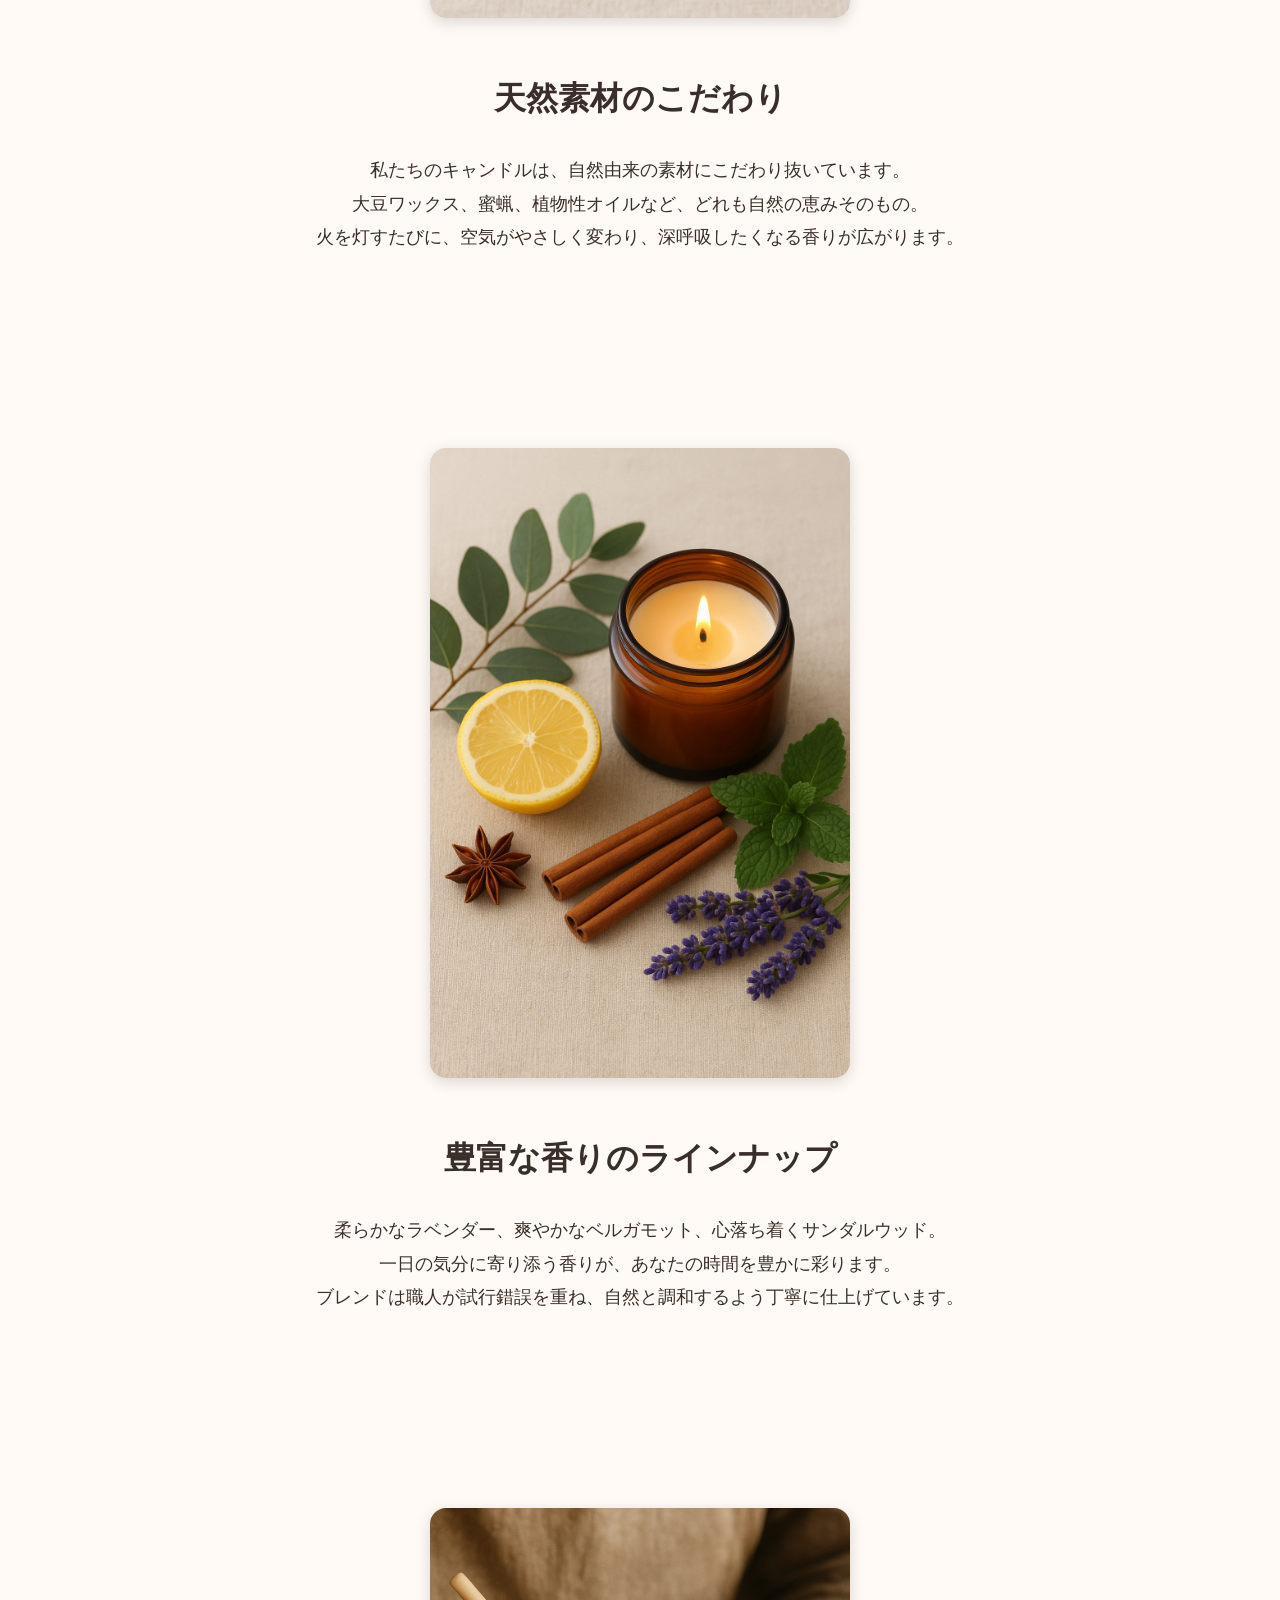
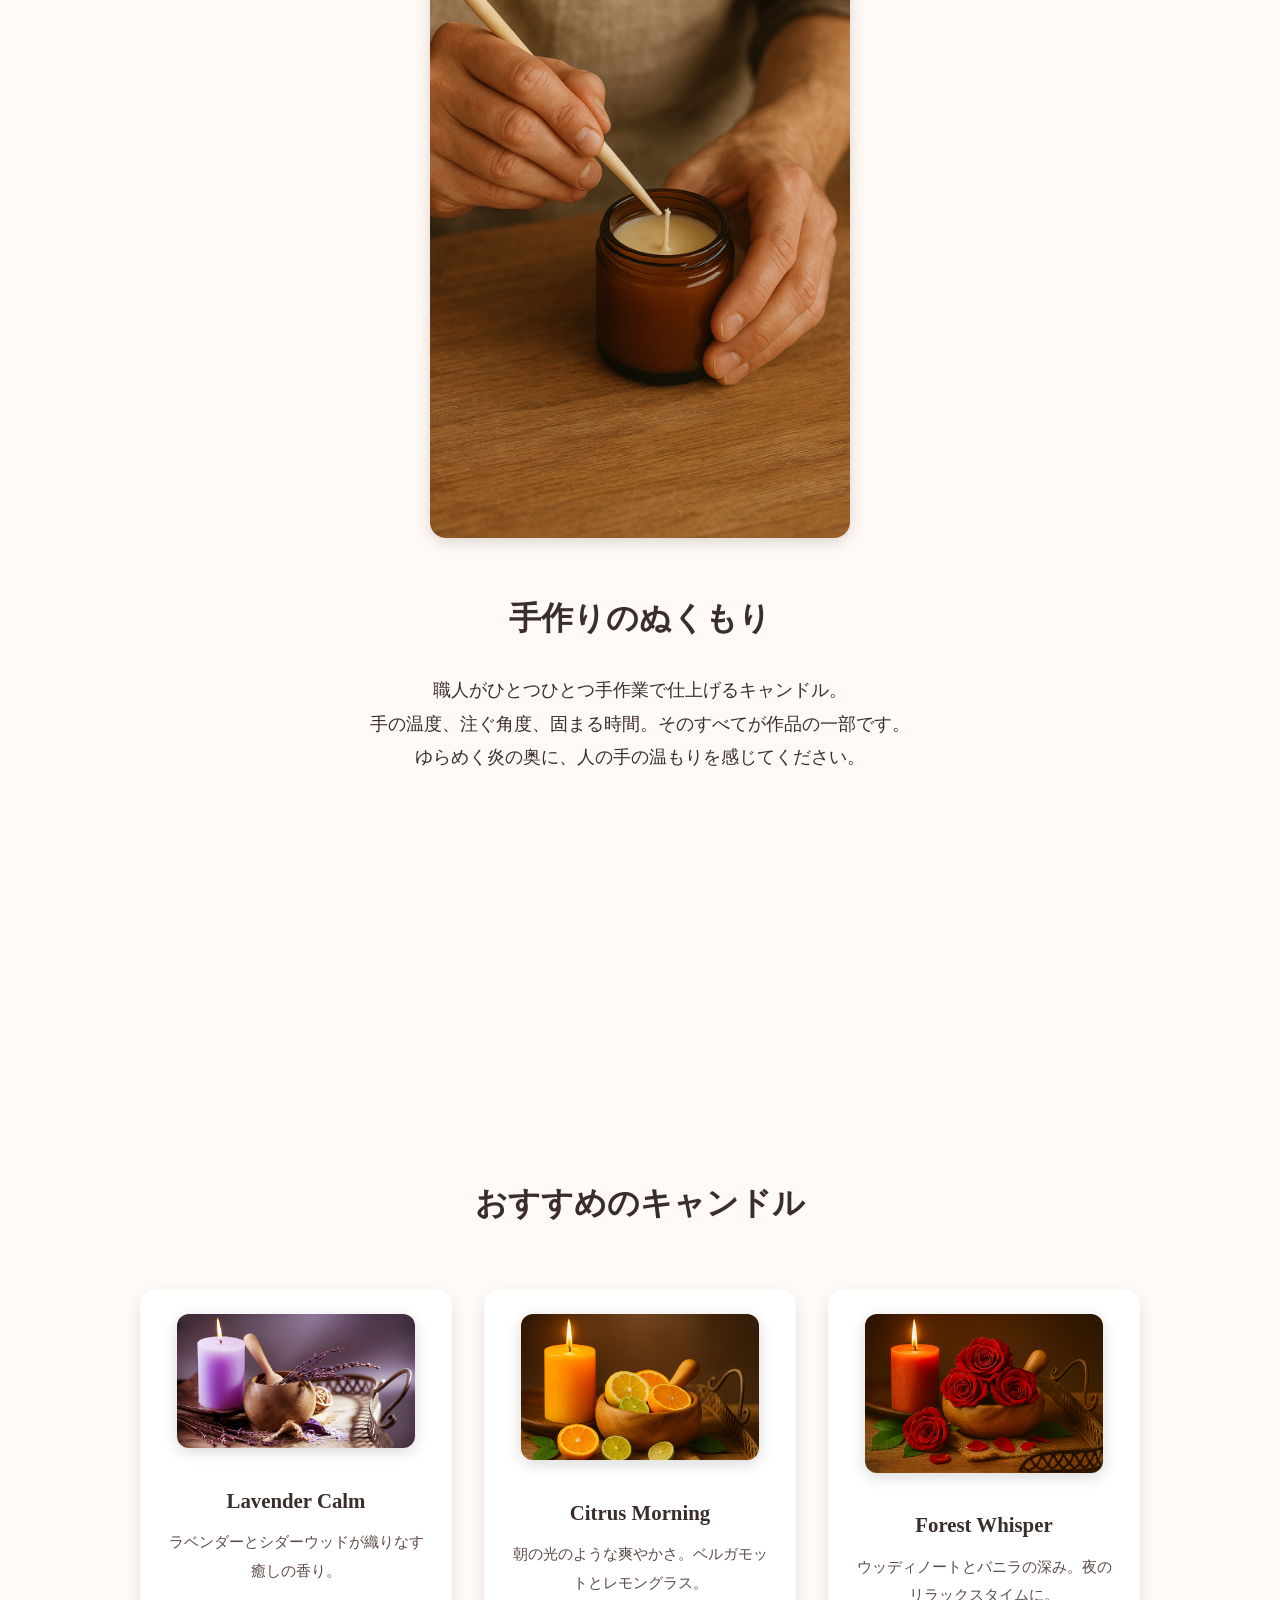
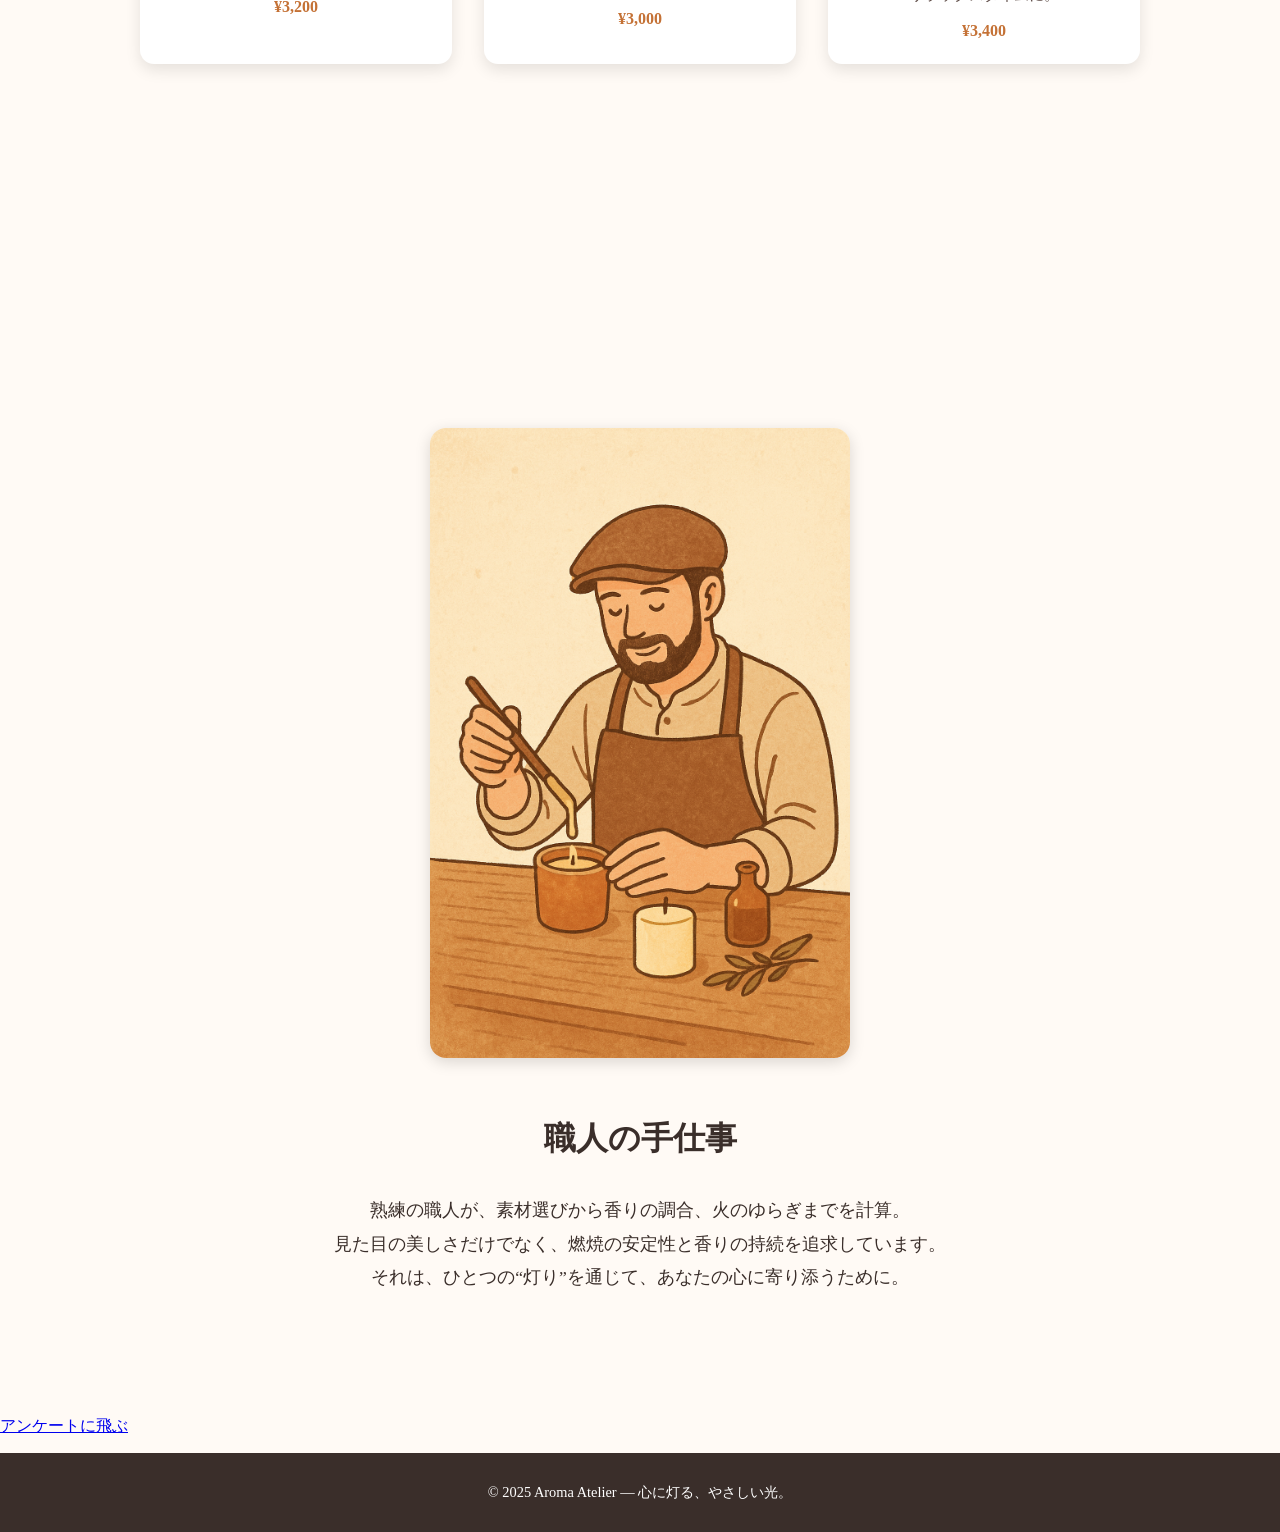
==== commit 94e9d1c1: "Update index.html" ====
--- a/index.html
+++ b/index.html
@@ -80,7 +80,7 @@
       それは、ひとつの“灯り”を通じて、あなたの心に寄り添うために。
     </p>
   </section>
-<p>アンケートに飛ぶ<a src="https://forms.gle/pZZQ6jZzWNuW3t4p7"></a></p>
+<p class=anc><a href="https://forms.gle/pZZQ6jZzWNuW3t4p7">アンケートに飛ぶ</a></p>
   <footer>
     © 2025 Aroma Atelier — 心に灯る、やさしい光。
   </footer>
@@ -90,3 +90,4 @@
 </html>
 
 
+
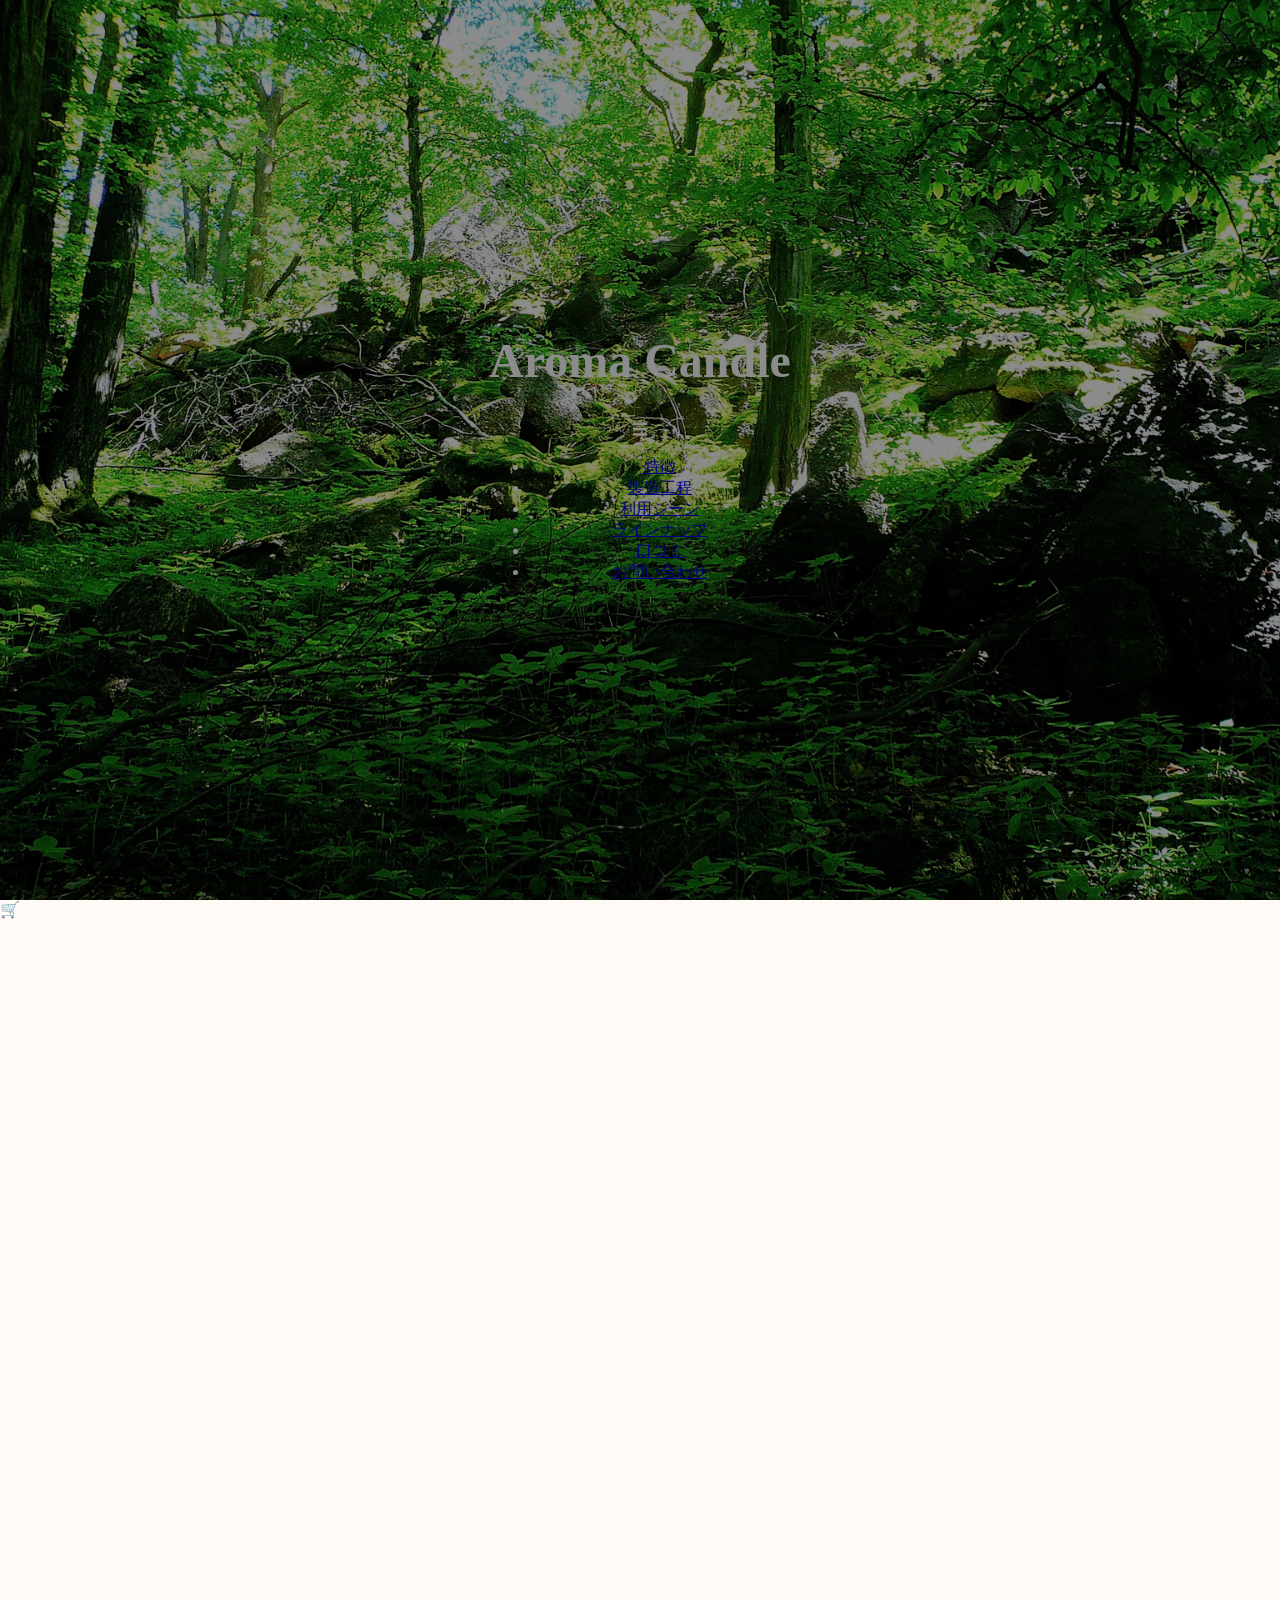
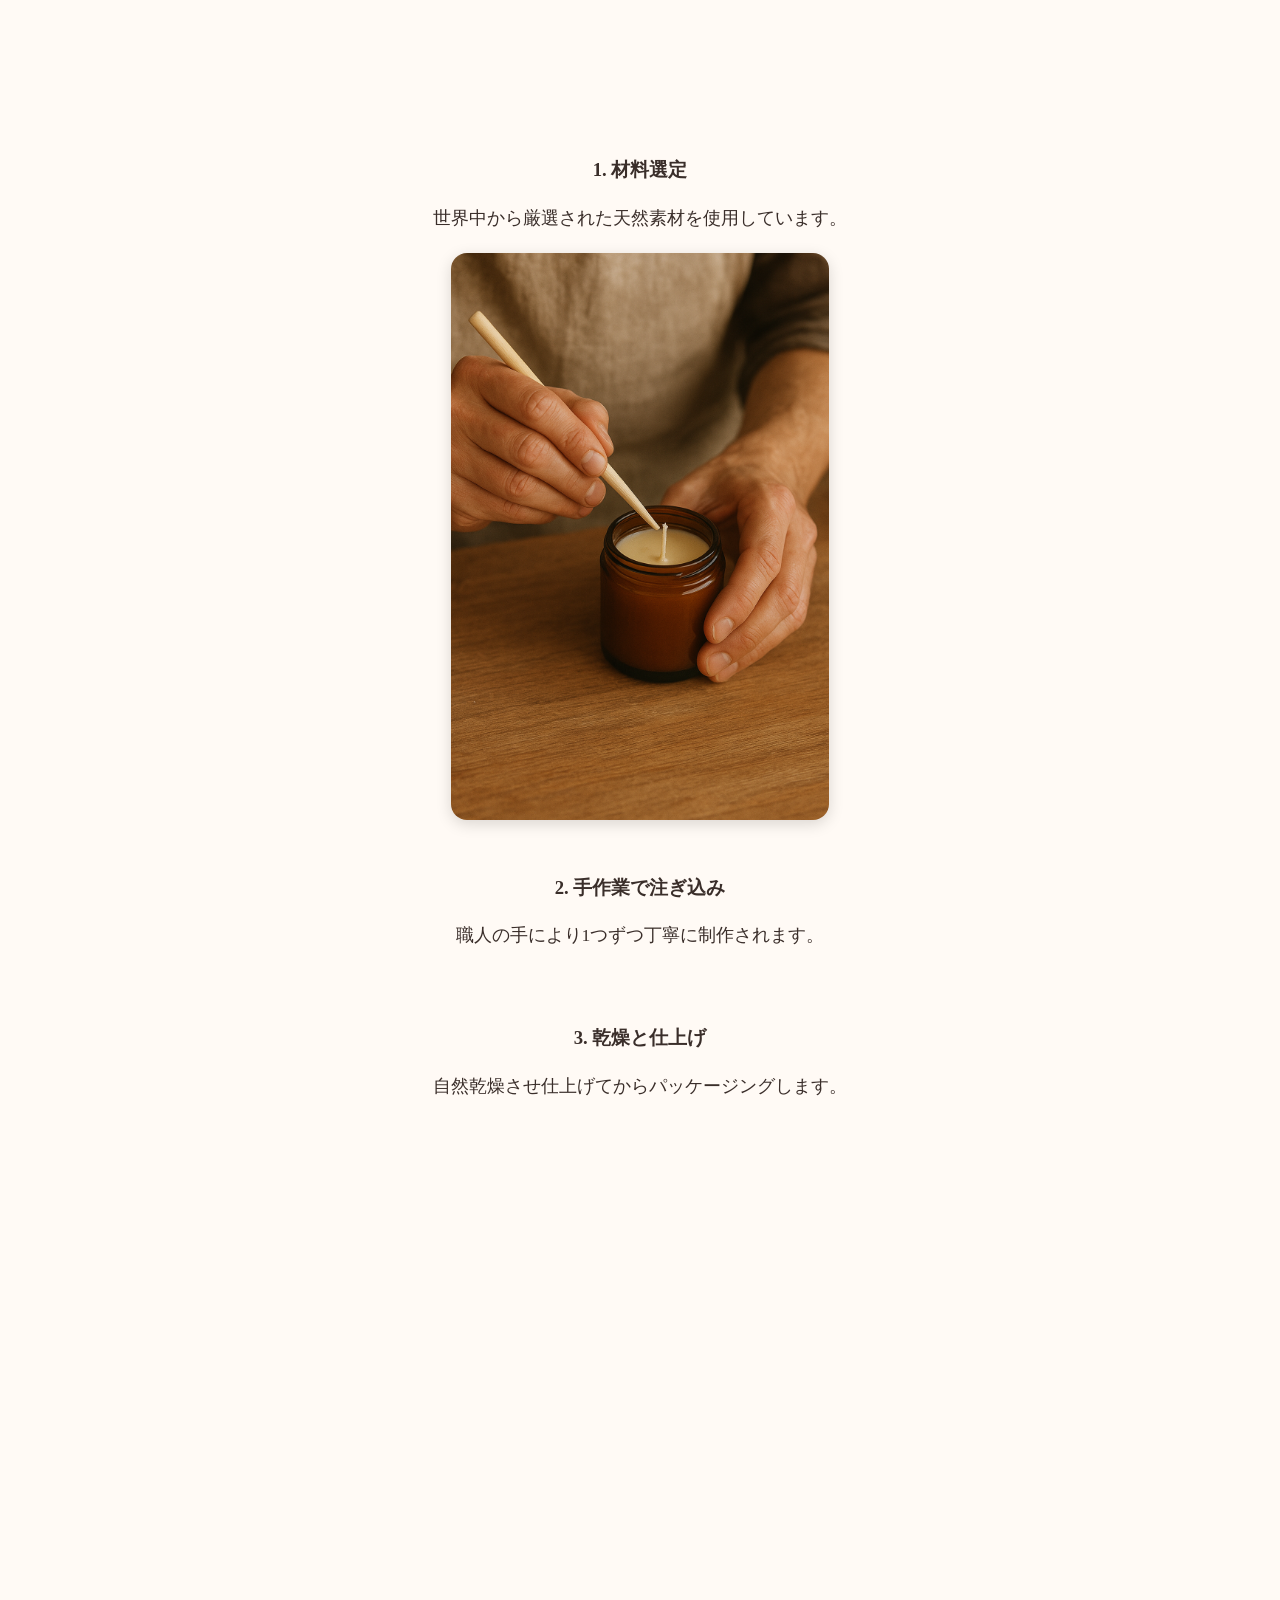
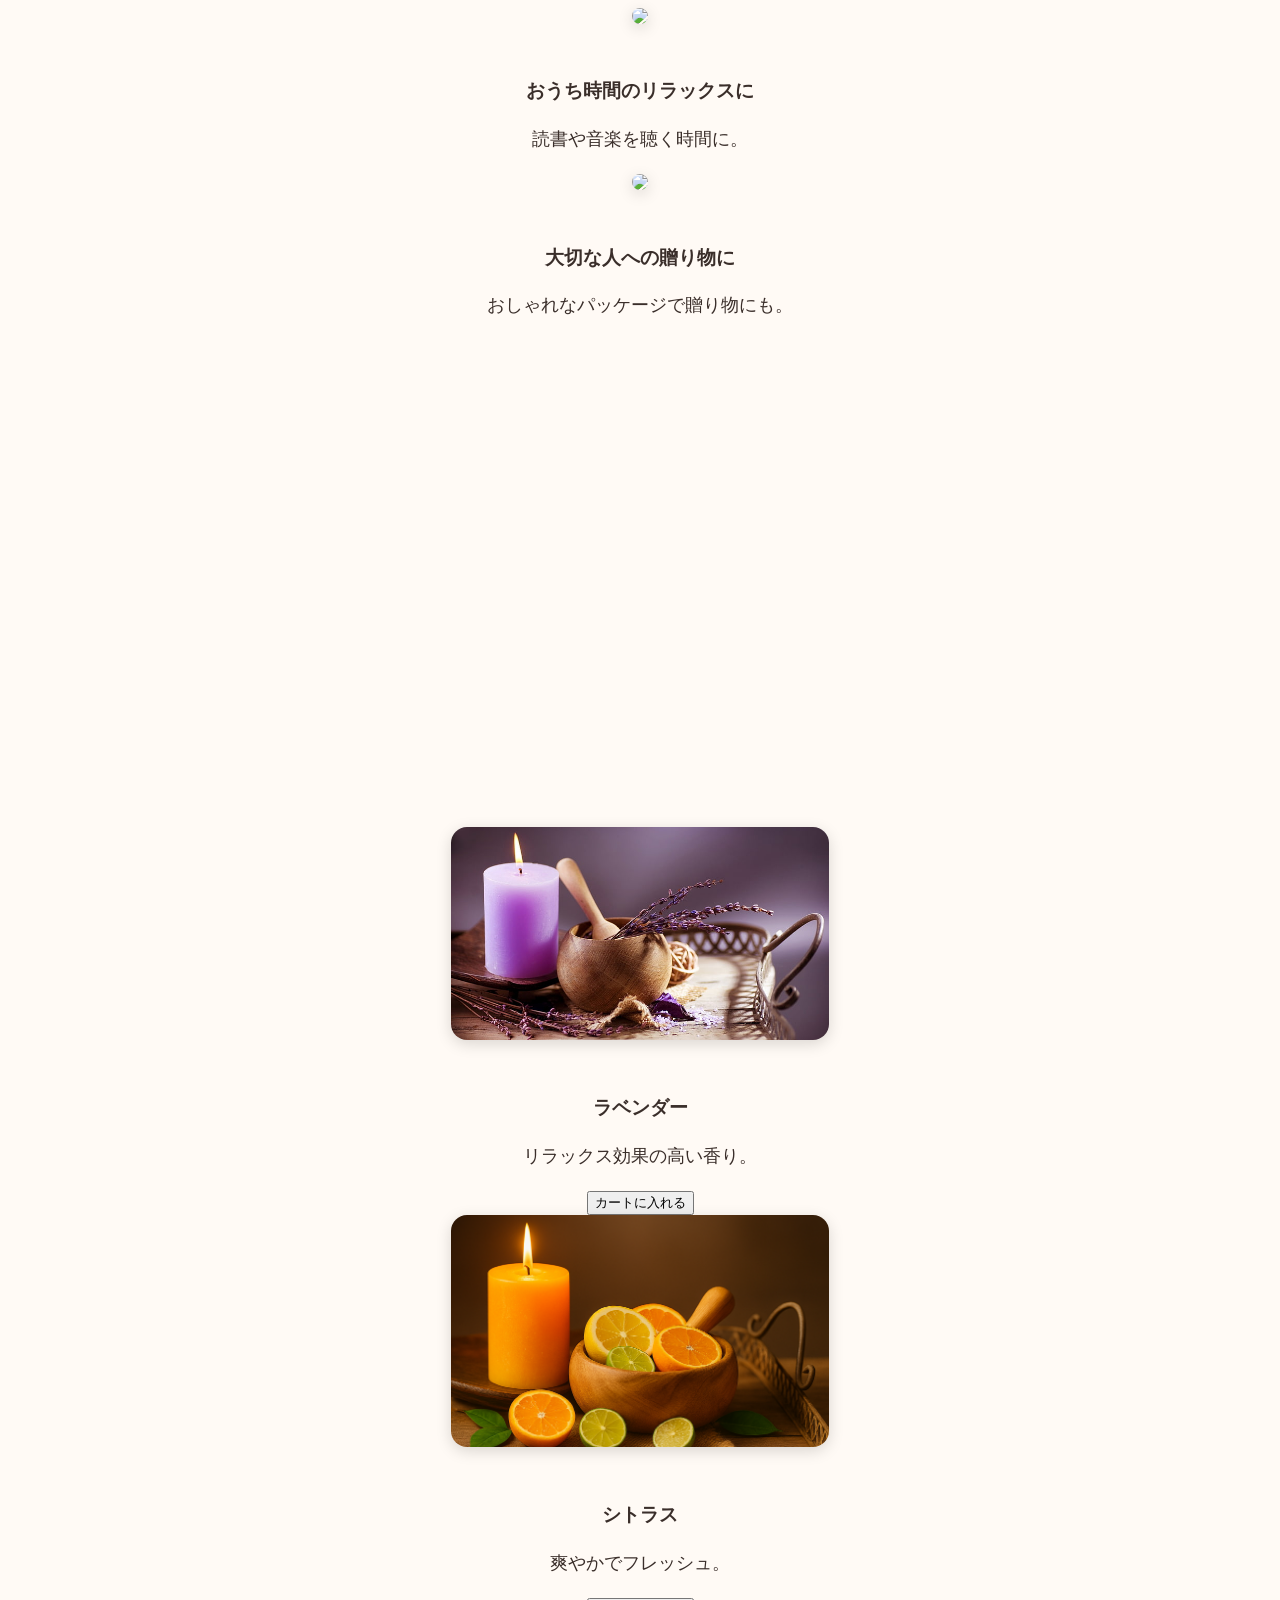
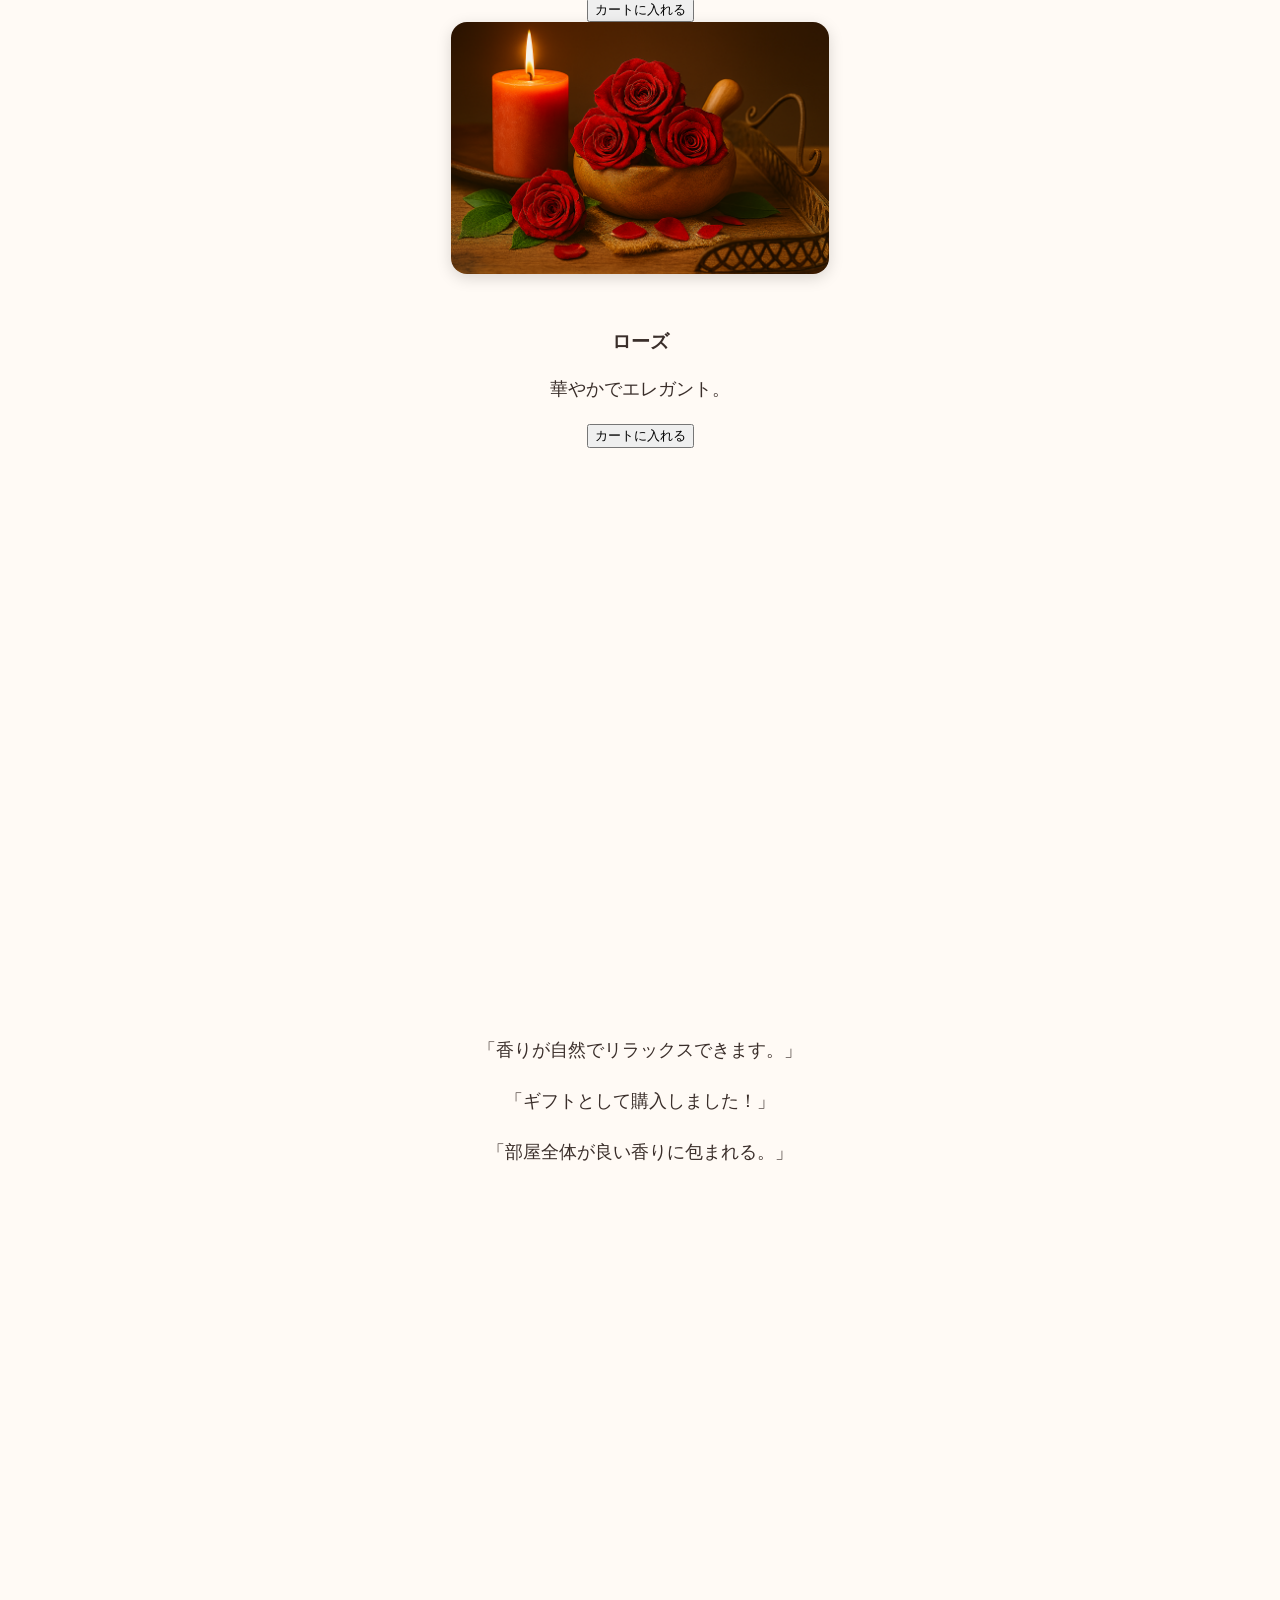
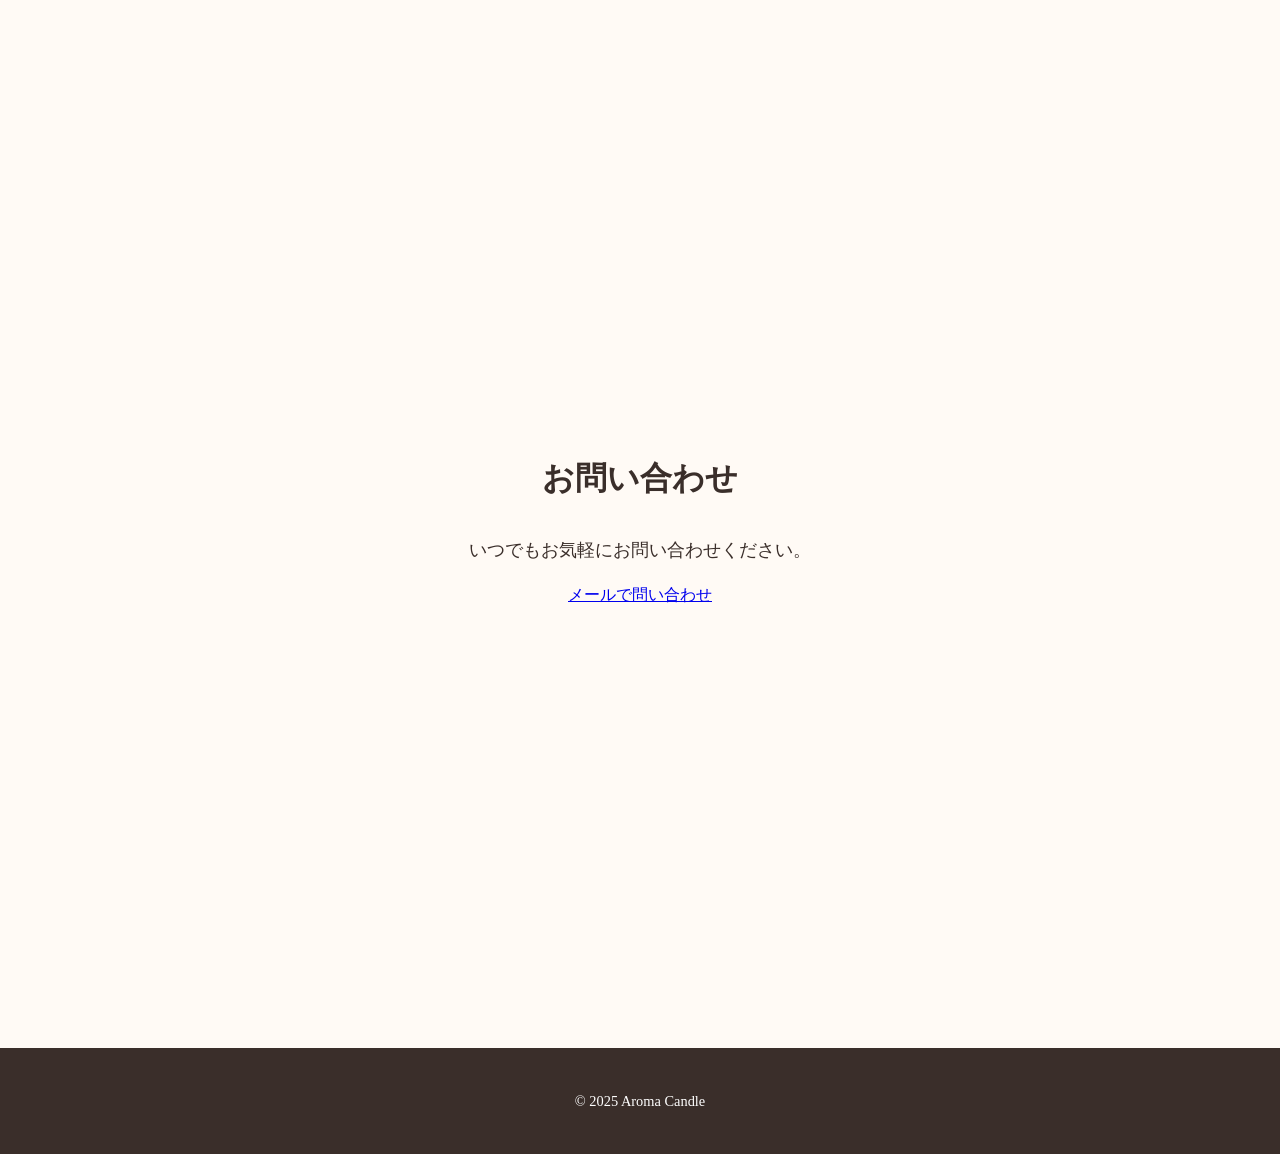
==== commit 024d7e20: "Update index.html" ====
--- a/index.html
+++ b/index.html
@@ -3,91 +3,168 @@
 <head>
   <meta charset="UTF-8">
   <meta name="viewport" content="width=device-width, initial-scale=1.0">
-  <title>手作りアロマキャンドル | Aroma Atelier</title>
+  <title>Aroma Candle – 癒しの香り</title>
   <link rel="stylesheet" href="./css/style.css">
 </head>
 <body>
-  <header class="mouse-layer" data-depth="0.3">
-    <h1>手作りアロマキャンドル</h1>
-    <p>心にやさしい灯りを、あなたの毎日に。</p>
+
+  <!-- ヘッダー -->
+  <header class="header">
+    <div class="container">
+      <h1 class="logo">Aroma Candle</h1>
+      <div id="hamburger">☰</div>
+      <ul class="nav-links">
+        <li><a href="#about">特徴</a></li>
+        <li><a href="#process">製造工程</a></li>
+        <li><a href="#scene">利用シーン</a></li>
+        <li><a href="#lineup">ラインナップ</a></li>
+        <li><a href="#review">口コミ</a></li>
+        <li><a href="#contact">お問い合わせ</a></li>
+      </ul>
+    </div>
   </header>
 
-  <!-- 天然素材 -->
-  <section id="natural" class="fade-in mouse-layer" data-depth="0.15">
-    <img src="./image/tennen.png" alt="天然素材のキャンドル">
-    <h2>天然素材のこだわり</h2>
-    <p>
-      私たちのキャンドルは、自然由来の素材にこだわり抜いています。<br>
-      大豆ワックス、蜜蝋、植物性オイルなど、どれも自然の恵みそのもの。<br>
-      火を灯すたびに、空気がやさしく変わり、深呼吸したくなる香りが広がります。
-    </p>
+  <!-- カートアイコン -->
+  <div id="cart-icon">🛒</div>
+
+  <!-- メインビジュアル -->
+  <section class="hero parallax-bg" style="background-image:url('./image/hero.jpg');">
+    <div class="hero-content fade-in">
+      <h2>癒しの香りをお部屋に</h2>
+      <p>やさしい灯りと香りで、あなたの暮らしにぬくもりを。</p>
+      <a href="#lineup" class="btn">商品を見る</a>
+    </div>
   </section>
 
-  <!-- 豊富な香り -->
-  <section id="fragrance" class="fade-in mouse-layer" data-depth="0.1">
-    <img src="./image/kaori.png" alt="香りのイメージ">
-    <h2>豊富な香りのラインナップ</h2>
-    <p>
-      柔らかなラベンダー、爽やかなベルガモット、心落ち着くサンダルウッド。<br>
-      一日の気分に寄り添う香りが、あなたの時間を豊かに彩ります。<br>
-      ブレンドは職人が試行錯誤を重ね、自然と調和するよう丁寧に仕上げています。
+  <!-- 特徴 -->
+  <section id="about" class="about section">
+    <h2 class="section-title fade-in">Aroma Candleの特徴</h2>
+    <p class="section-desc fade-in">
+      100％天然素材のワックスと精油を使用し、身体にも環境にもやさしいキャンドルです。
     </p>
-  </section>
 
-  <!-- 手作りのぬくもり -->
-  <section id="handmade" class="fade-in mouse-layer" data-depth="0.2">
-    <img src="./image/tedukuri.png" alt="手作りのぬくもり">
-    <h2>手作りのぬくもり</h2>
-    <p>
-      職人がひとつひとつ手作業で仕上げるキャンドル。<br>
-      手の温度、注ぐ角度、固まる時間。そのすべてが作品の一部です。<br>
-      ゆらめく炎の奥に、人の手の温もりを感じてください。
-    </p>
-  </section>
+    <div class="feature-block fade-in">
+      <img src="./image/tennen.png" alt="">
+      <div class="feature-text">
+        <h3>天然素材</h3>
+        <p>大豆由来のソイワックスを使用。煙やススが出にくく、室内の空気を汚さないクリーンな燃焼を実現。</p>
+      </div>
+    </div>
 
-  <!-- 商品ギャラリー -->
-  <section id="products" class="fade-in">
-    <h2>おすすめのキャンドル</h2>
-    <div class="product-grid">
-      <div class="product-card fade-in">
-        <img src="./image/rabender-img.jpg" alt="ラベンダーキャンドル">
-        <h3>Lavender Calm</h3>
-        <p>ラベンダーとシダーウッドが織りなす癒しの香り。</p>
-        <span class="price">¥3,200</span>
+    <div class="feature-block fade-in">
+      <img src="./image/kaori.png" alt="">
+      <div class="feature-text">
+        <h3>豊富な香り</h3>
+        <p>ラベンダー、シトラス、ローズなど、10種類以上の香りをラインナップ。あなたの気分に寄り添います。</p>
       </div>
-      <div class="product-card fade-in">
-        <img src="./image/sitorasu-img2.png" alt="シトラスキャンドル">
-        <h3>Citrus Morning</h3>
-        <p>朝の光のような爽やかさ。ベルガモットとレモングラス。</p>
-        <span class="price">¥3,000</span>
-      </div>
-      <div class="product-card fade-in">
-        <img src="./image/rozu-img.png" alt="ウッディキャンドル">
-        <h3>Forest Whisper</h3>
-        <p>ウッディノートとバニラの深み。夜のリラックスタイムに。</p>
-        <span class="price">¥3,400</span>
+    </div>
+
+    <div class="feature-block fade-in">
+      <img src="./image/shokunin.png" alt="">
+      <div class="feature-text">
+        <h3>職人の手作り</h3>
+        <p>一つひとつ丁寧に手作りされたキャンドル。温かみのある灯りがあなたの時間をやさしく包みます。</p>
       </div>
     </div>
   </section>
 
-  <!-- 職人の手仕事 -->
-  <section id="craft" class="fade-in mouse-layer" data-depth="0.25">
-    <img src="./image/shokunin.png" alt="職人の手仕事">
-    <h2>職人の手仕事</h2>
-    <p>
-      熟練の職人が、素材選びから香りの調合、火のゆらぎまでを計算。<br>
-      見た目の美しさだけでなく、燃焼の安定性と香りの持続を追求しています。<br>
-      それは、ひとつの“灯り”を通じて、あなたの心に寄り添うために。
-    </p>
+  <!-- 製造工程 -->
+  <section id="process" class="process section">
+    <h2 class="section-title fade-in">製造工程</h2>
+    <div class="steps">
+      <div class="step zoom-in">
+        <img src="https://placehold.jp/300x200.png" alt="">
+        <h3>1. 材料選定</h3>
+        <p>世界中から厳選された天然素材を使用しています。</p>
+      </div>
+
+      <div class="step zoom-in">
+        <img src="./image/tedukuri.png" alt="">
+        <h3>2. 手作業で注ぎ込み</h3>
+        <p>職人の手により1つずつ丁寧に制作されます。</p>
+      </div>
+
+      <div class="step zoom-in">
+        <img src="https://placehold.jp/300x200.png" alt="">
+        <h3>3. 乾燥と仕上げ</h3>
+        <p>自然乾燥させ仕上げてからパッケージングします。</p>
+      </div>
+    </div>
   </section>
-<p class=anc><a href="https://forms.gle/pZZQ6jZzWNuW3t4p7">アンケートに飛ぶ</a></p>
-  <footer>
-    © 2025 Aroma Atelier — 心に灯る、やさしい光。
+
+  <!-- 利用シーン -->
+  <section id="scene" class="scene section">
+    <h2 class="section-title fade-in">利用シーン</h2>
+
+    <div class="scene-block slide-left parallax-img">
+      <img src="https://placehold.jp/400x250.png">
+      <div class="scene-text">
+        <h3>おうち時間のリラックスに</h3>
+        <p>読書や音楽を聴く時間に。</p>
+      </div>
+    </div>
+
+    <div class="scene-block slide-right parallax-img">
+      <img src="https://placehold.jp/400x250.png">
+      <div class="scene-text">
+        <h3>大切な人への贈り物に</h3>
+        <p>おしゃれなパッケージで贈り物にも。</p>
+      </div>
+    </div>
+  </section>
+
+  <!-- 商品ラインナップ -->
+  <section id="lineup" class="lineup section">
+    <h2 class="section-title fade-in">商品ラインナップ</h2>
+    <div class="cards">
+      <div class="card zoom-in">
+        <img src="./image/rabender-img.jpg">
+        <h3>ラベンダー</h3>
+        <p>リラックス効果の高い香り。</p>
+        <button class="add-cart">カートに入れる</button>
+      </div>
+      <div class="card zoom-in">
+        <img src="./image/sitorasu-img2.png">
+        <h3>シトラス</h3>
+        <p>爽やかでフレッシュ。</p>
+        <button class="add-cart">カートに入れる</button>
+      </div>
+      <div class="card zoom-in">
+        <img src="./image/rozu-img.png">
+        <h3>ローズ</h3>
+        <p>華やかでエレガント。</p>
+        <button class="add-cart">カートに入れる</button>
+      </div>
+    </div>
+  </section>
+
+  <!-- 口コミ -->
+  <section id="review" class="review section">
+    <h2 class="section-title fade-in">お客様の声</h2>
+    <div class="reviews">
+      <div class="review-item slide-left">
+        <p>「香りが自然でリラックスできます。」</p>
+      </div>
+      <div class="review-item slide-right">
+        <p>「ギフトとして購入しました！」</p>
+      </div>
+      <div class="review-item slide-left">
+        <p>「部屋全体が良い香りに包まれる。」</p>
+      </div>
+    </div>
+  </section>
+
+  <!-- お問い合わせ -->
+  <section id="contact" class="contact section fade-in">
+    <h2 class="section-title">お問い合わせ</h2>
+    <p>いつでもお気軽にお問い合わせください。</p>
+    <a href="mailto:info@example.com" class="btn">メールで問い合わせ</a>
+  </section>
+
+  <footer class="footer">
+    <p>&copy; 2025 Aroma Candle</p>
   </footer>
 
   <script src="./javascript/script.js"></script>
 </body>
 </html>
-
-
-
--- a/css/style.css
+++ b/css/style.css
@@ -134,6 +134,11 @@
   transform: translateY(0) !important;
 }
 
+/* ==== ancate ==== */
+.p {
+  text-decoration: none;
+}
+
 /* ===== Footer ===== */
 footer {
   background-color: #3a2e2a;
@@ -154,3 +159,4 @@
   opacity: 1;
   transform: translateY(0);
 }
+
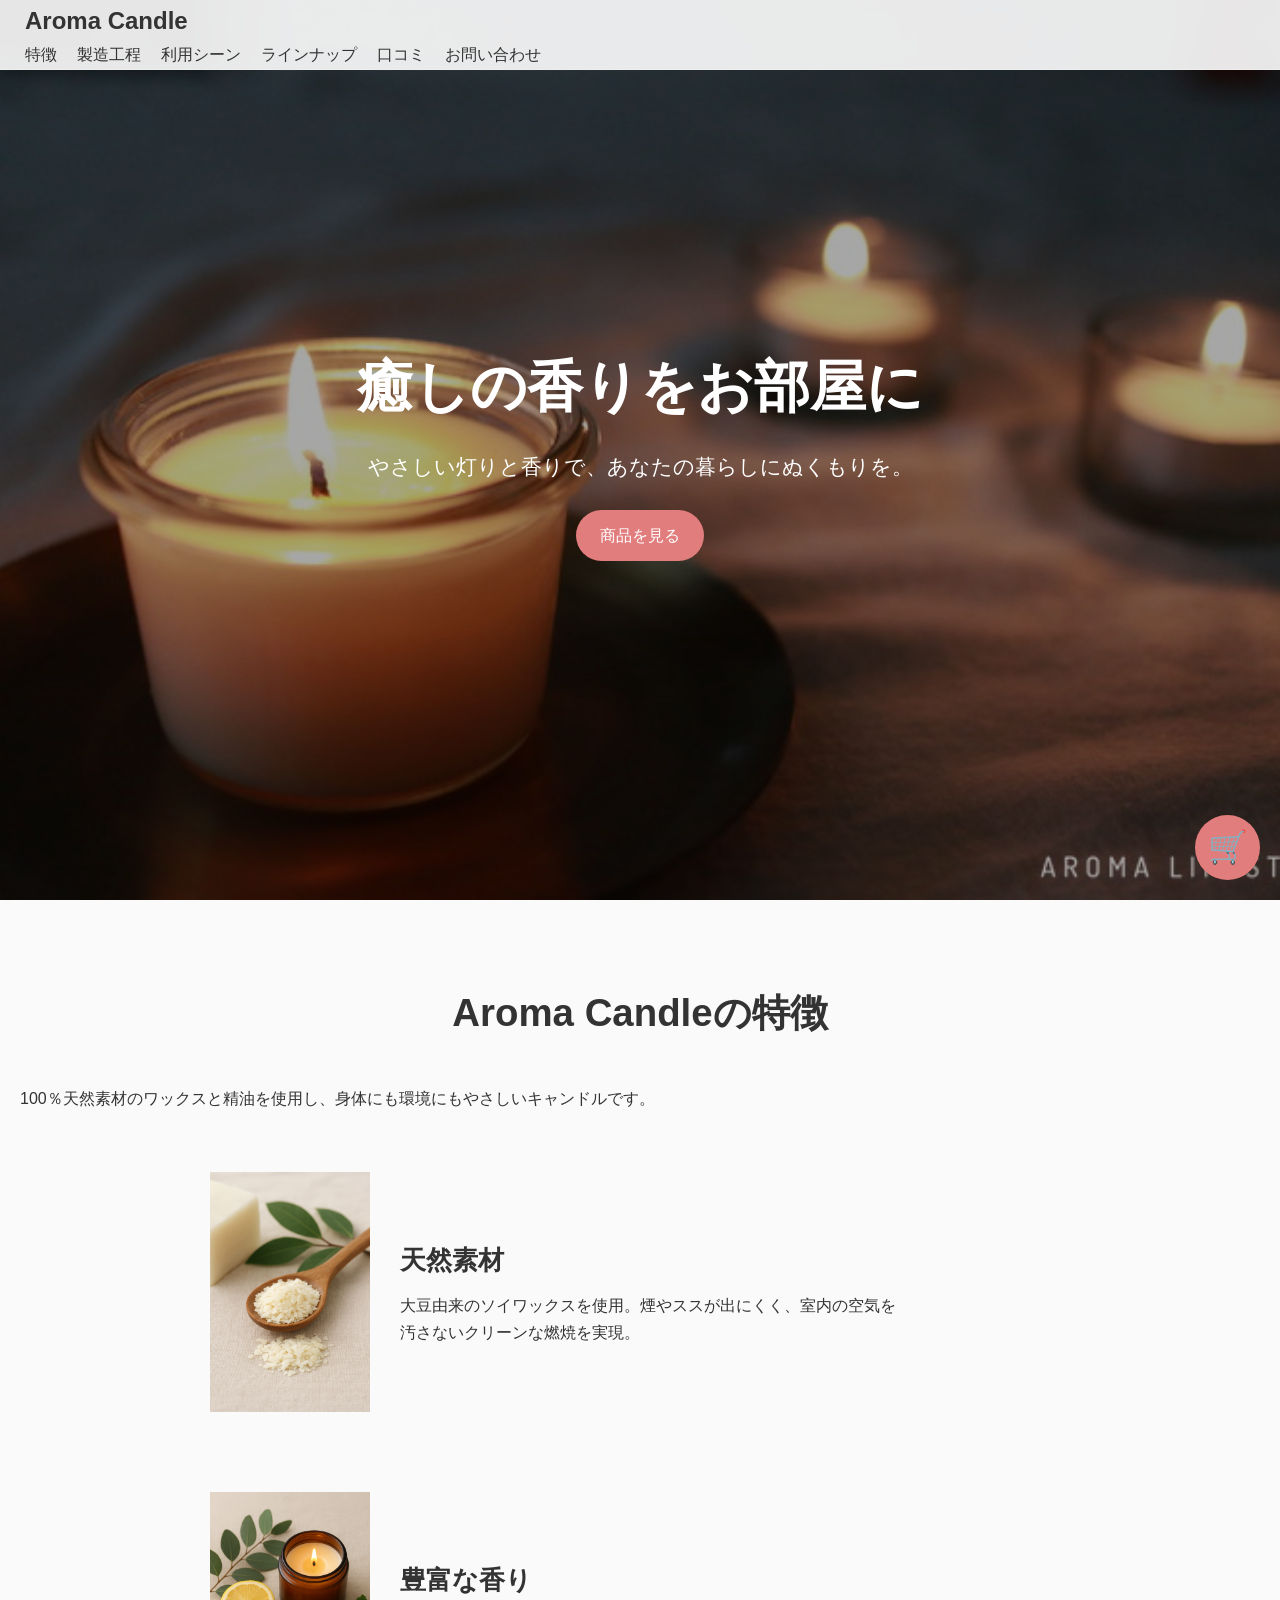
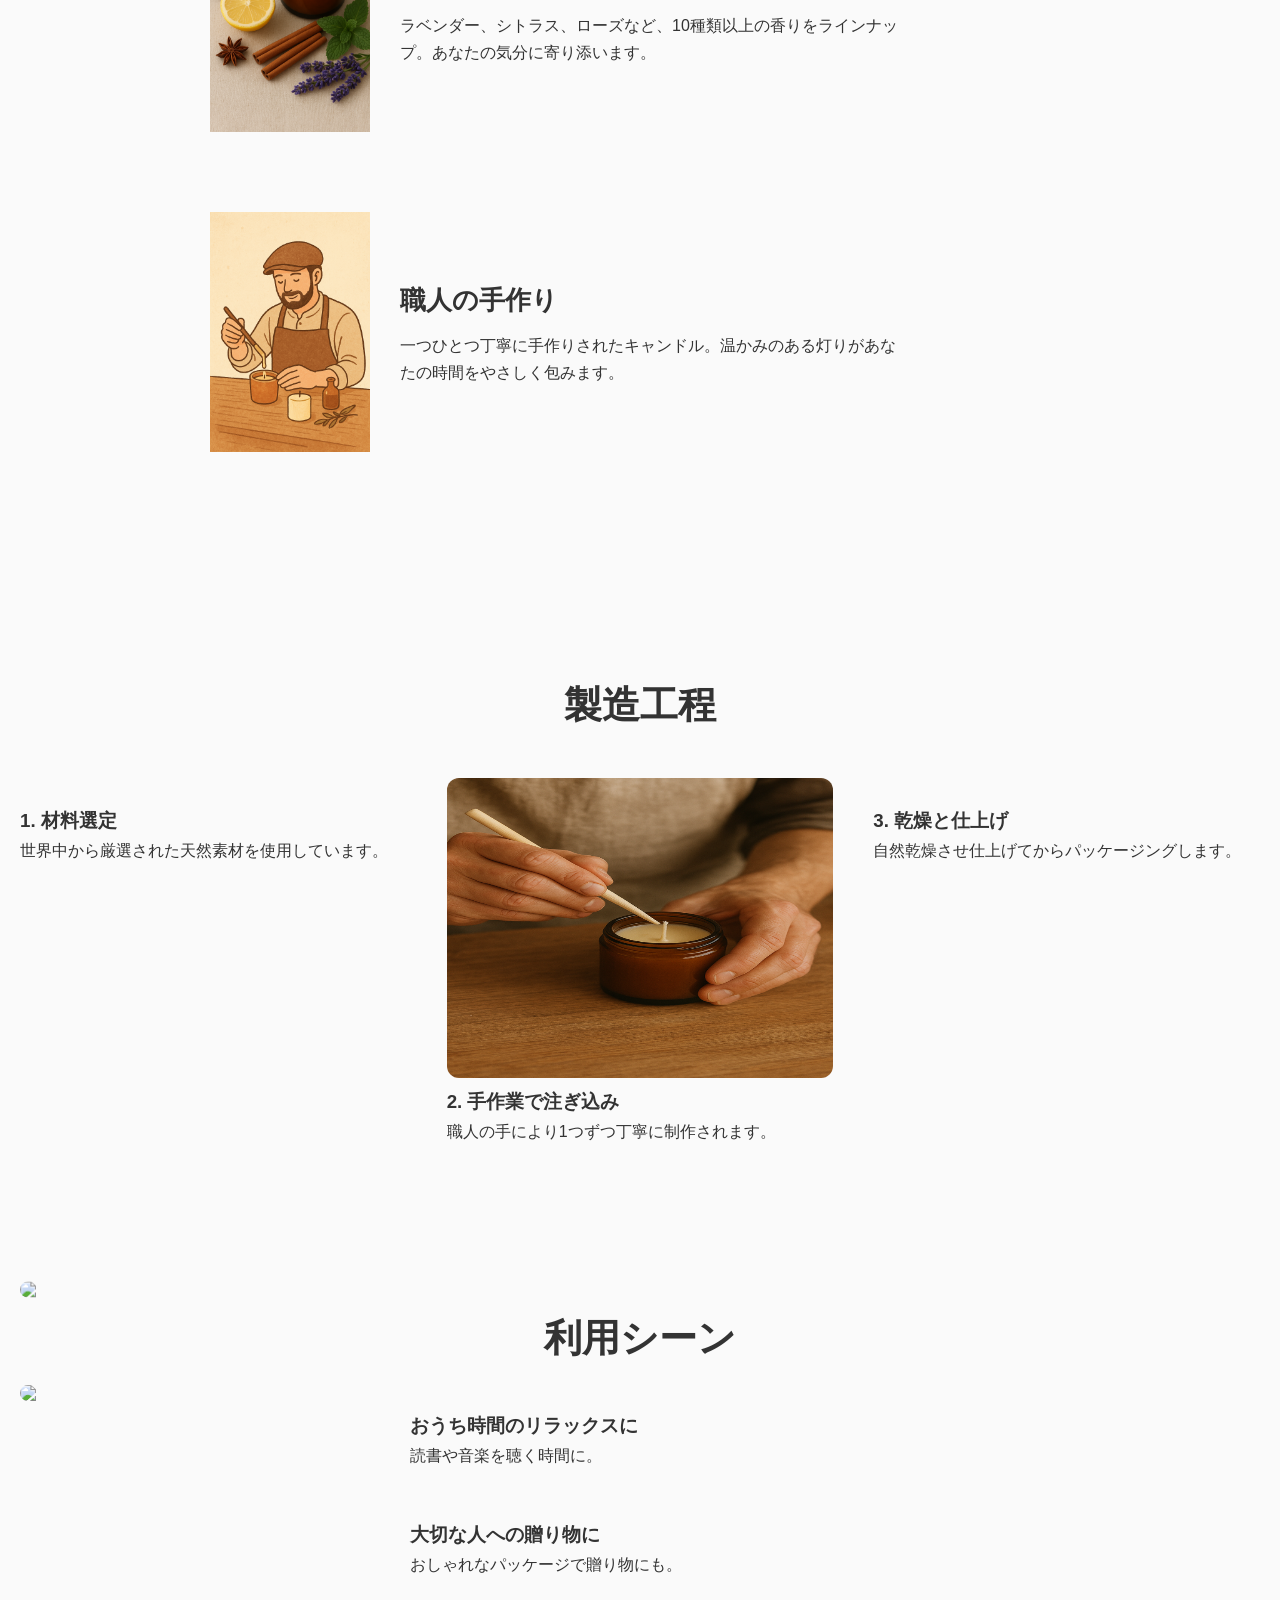
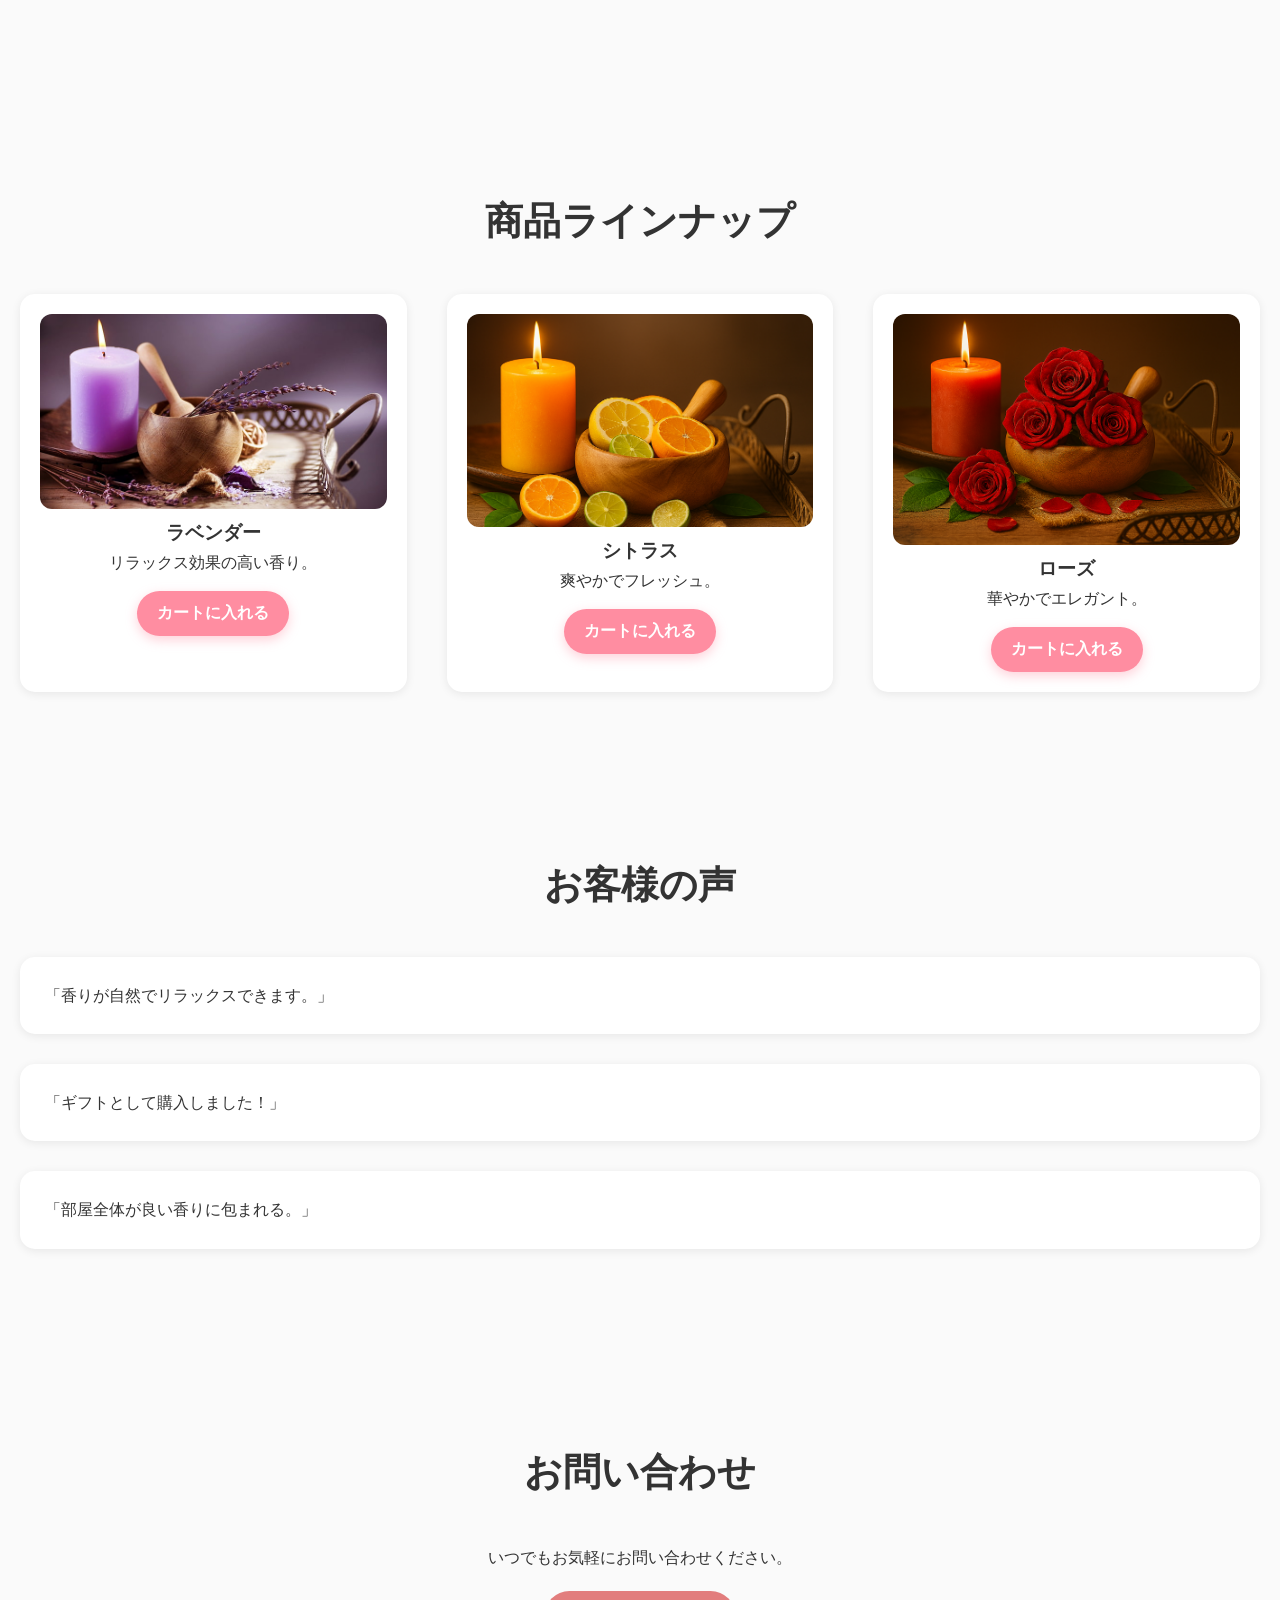
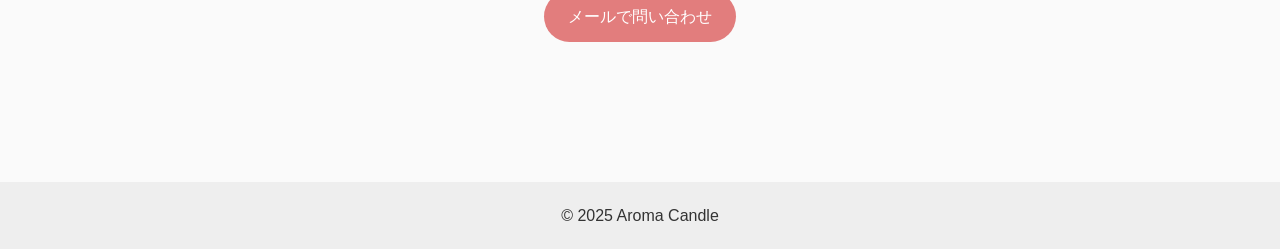
==== commit c5723db8: "Update index.html" ====
--- a/index.html
+++ b/index.html
@@ -28,7 +28,7 @@
   <div id="cart-icon">🛒</div>
 
   <!-- メインビジュアル -->
-  <section class="hero parallax-bg" style="background-image:url('./image/hero.jpg');">
+  <section class="hero parallax-bg" style="background-image:url('./image/home-img.jpg');">
     <div class="hero-content fade-in">
       <h2>癒しの香りをお部屋に</h2>
       <p>やさしい灯りと香りで、あなたの暮らしにぬくもりを。</p>
@@ -73,7 +73,7 @@
     <h2 class="section-title fade-in">製造工程</h2>
     <div class="steps">
       <div class="step zoom-in">
-        <img src="https://placehold.jp/300x200.png" alt="">
+        <img src="./image/select.png" alt="">
         <h3>1. 材料選定</h3>
         <p>世界中から厳選された天然素材を使用しています。</p>
       </div>
@@ -85,7 +85,7 @@
       </div>
 
       <div class="step zoom-in">
-        <img src="https://placehold.jp/300x200.png" alt="">
+        <img src="./image/kansei.png" alt="">
         <h3>3. 乾燥と仕上げ</h3>
         <p>自然乾燥させ仕上げてからパッケージングします。</p>
       </div>
@@ -97,7 +97,7 @@
     <h2 class="section-title fade-in">利用シーン</h2>
 
     <div class="scene-block slide-left parallax-img">
-      <img src="https://placehold.jp/400x250.png">
+      <img src="./image/rerax.png">
       <div class="scene-text">
         <h3>おうち時間のリラックスに</h3>
         <p>読書や音楽を聴く時間に。</p>
@@ -105,7 +105,7 @@
     </div>
 
     <div class="scene-block slide-right parallax-img">
-      <img src="https://placehold.jp/400x250.png">
+      <img src="./image/present.png">
       <div class="scene-text">
         <h3>大切な人への贈り物に</h3>
         <p>おしゃれなパッケージで贈り物にも。</p>
@@ -168,3 +168,4 @@
   <script src="./javascript/script.js"></script>
 </body>
 </html>
+
--- a/css/style.css
+++ b/css/style.css
@@ -1,162 +1,406 @@
+/* ===========================
+   基本リセット
+=========================== */
+* {
+  margin: 0;
+  padding: 0;
+  box-sizing: border-box;
+}
+
 body {
-  margin: 0;
-  font-family: "Noto Serif JP", serif;
-  background-color: #fffaf5;
-  color: #3a2e2a;
+  font-family: "Noto Sans JP", sans-serif;
+  line-height: 1.7;
+  color: #333;
+  background: #fafafa;
   overflow-x: hidden;
-  scroll-behavior: smooth;
-}
-
-/* ===== Header ===== */
-header {
+}
+
+/* ===========================
+   ヘッダー
+=========================== */
+.header {
+  position: fixed;
+  top: 0;
+  left: 0;
+  width: 100%;
+  height: 70px;
+  background: rgba(255, 255, 255, 0.9);
+  backdrop-filter: blur(6px);
+  display: flex;
+  justify-content: space-between;
+  align-items: center;
+  padding: 0 25px;
+  z-index: 1000;
+  border-bottom: 1px solid #eee;
+}
+
+.logo {
+  font-size: 1.5rem;
+  font-weight: bold;
+}
+
+.nav-links {
+  list-style: none;
+  display: flex;
+  gap: 20px;
+}
+
+.nav-links a {
+  color: #333;
+  text-decoration: none;
+  font-size: 1rem;
+}
+
+#hamburger {
+  display: none;
+  cursor: pointer;
+  font-size: 1.5rem;
+}
+
+/* スマホ用ナビ */
+@media (max-width: 768px) {
+  .nav-links {
+    position: fixed;
+    top: 70px;
+    right: -100%;
+    width: 70%;
+    height: calc(100% - 70px);
+    background: rgba(255, 141, 161, 0.95);
+    flex-direction: column;
+    padding: 40px 20px;
+    gap: 25px;
+    transition: 0.3s ease;
+  }
+
+  .nav-links.active {
+    right: 0;
+  }
+
+  #hamburger {
+    display: block;
+  }
+}
+
+/* ===========================
+   HERO SECTION
+=========================== */
+.hero {
   height: 100vh;
-  display: flex;
-  flex-direction: column;
+  min-height: 600px;
+  background-size: cover;
+  background-position: center;
+  background-attachment: fixed;
+  display: flex;
+  align-items: center;
   justify-content: center;
-  align-items: center;
-  background: url('../image/sizen.jpg') center/cover no-repeat;
   text-align: center;
-  color: white;
+  padding: 0 20px;
   position: relative;
 }
 
-header::before {
+.hero::before {
   content: "";
   position: absolute;
   inset: 0;
-  background: rgba(0,0,0,0.45);
-}
-
-header h1 {
-  font-size: 3em;
-  z-index: 1;
-}
-
-header p {
-  font-size: 1.3em;
-  z-index: 1;
-  margin-top: 1em;
-}
-
-/* ===== Section ===== */
-section {
-  min-height: 100vh;
-  display: flex;
-  flex-direction: column;
+  background: rgba(0,0,0,0.35);
+}
+
+.hero-content {
+  position: relative;
+  color: #fff;
+  max-width: 800px;
+}
+
+.hero h2 {
+  font-size: 3.5rem;
+  margin-bottom: 15px;
+}
+
+.hero p {
+  font-size: 1.3rem;
+  margin-bottom: 25px;
+}
+
+.btn {
+  display: inline-block;
+  background: #e27d7d;
+  padding: 12px 24px;
+  color: #fff;
+  text-decoration: none;
+  border-radius: 30px;
+  transition: 0.2s;
+}
+
+.btn:hover {
+  opacity: 0.8;
+}
+
+/* ===========================
+   セクション共通
+=========================== */
+.section {
+  padding: 80px 20px;
+}
+
+.section-title {
+  font-size: 2.4rem;
+  text-align: center;
+  margin-bottom: 40px;
+}
+
+/* ===========================
+   スクロールアニメーション
+=========================== */
+.fade-in {
+  opacity: 0;
+  transform: translateY(30px);
+  transition: all 0.8s ease-out;
+}
+
+.slide-left {
+  opacity: 0;
+  transform: translateX(-50px);
+  transition: all 0.8s ease-out;
+}
+
+.slide-right {
+  opacity: 0;
+  transform: translateX(50px);
+  transition: all 0.8s ease-out;
+}
+
+.zoom-in {
+  opacity: 0;
+  transform: scale(0.8);
+  transition: all 0.8s ease-out;
+}
+
+.in-view {
+  opacity: 1;
+  transform: none;
+}
+
+/* ===========================
+   特徴（feature-block）
+=========================== */
+.feature-block {
+  display: flex;
+  align-items: center;
+  gap: 30px;
+  margin: 40px auto;
+  max-width: 900px;
+  padding: 20px;
+}
+
+.feature-block img {
+  width: 160px;
+  height: auto;
+  object-fit: contain;
+  flex-shrink: 0;
+  display: block;
+}
+
+.feature-text {
+  max-width: 500px;
+}
+
+.feature-text h3 {
+  font-size: 1.6rem;
+  margin-bottom: 10px;
+}
+
+.feature-text p {
+  font-size: 1rem;
+  line-height: 1.7;
+}
+
+@media (max-width: 768px) {
+  .feature-block {
+    flex-direction: column;
+    text-align: center;
+  }
+  .feature-block img {
+    width: 140px;
+  }
+}
+
+/* ===========================
+   製造工程
+=========================== */
+.steps {
+  display: grid;
+  grid-template-columns: repeat(auto-fit, minmax(260px, 1fr));
+  gap: 40px;
+}
+
+.step img {
+  width: 100%;
+  max-height: 300px;
+  border-radius: 12px;
+}
+
+/* ===========================
+   利用シーン
+=========================== */
+.scene-block {
+  display: flex;
+  align-items: center;
+  gap: 40px;
+  margin-bottom: 50px;
+}
+
+.scene-block img {
+  width: 350px;
+  border-radius: 12px;
+}
+
+@media (max-width: 768px) {
+  .scene-block {
+    flex-direction: column;
+    text-align: center;
+  }
+  .scene-block img {
+    width: 80%;
+  }
+}
+
+/* ===========================
+   商品ラインナップ
+=========================== */
+.cards {
+  display: grid;
+  grid-template-columns: repeat(auto-fit, minmax(230px, 1fr));
+  gap: 40px;
+}
+
+.card {
+  background: #fff;
+  padding: 20px;
+  text-align: center;
+  border-radius: 15px;
+  box-shadow: 0 2px 10px rgba(0,0,0,0.08);
+}
+
+.card img {
+  width: 100%;
+  border-radius: 12px;
+}
+
+/* カートボタン */
+.card .add-cart {
+  display: inline-block;
+  padding: 12px 20px;
+  margin-top: 15px;
+  background: #ff8da1;
+  color: #fff;
+  border: none;
+  border-radius: 30px;
+  font-size: 1rem;
+  font-weight: bold;
+  cursor: pointer;
+  transition: 0.3s ease;
+  box-shadow: 0 4px 12px rgba(255,141,161,0.4);
+}
+
+.card .add-cart:hover {
+  transform: translateY(-3px);
+  box-shadow: 0 6px 16px rgba(255,141,161,0.55);
+}
+
+.card .add-cart:active {
+  transform: translateY(0) scale(0.97);
+}
+
+/* カートアイコン */
+#cart-icon {
+  position: fixed;
+  bottom: 20px;
+  right: 20px;
+  width: 65px;
+  height: 65px;
+  background: #e27d7d;
+  border-radius: 50%;
+  display: flex;
   justify-content: center;
   align-items: center;
-  padding: 80px 10%;
+  cursor: pointer;
+  z-index: 1200;
+  font-size: 2rem;
+  color: #fff;
+}
+
+/* ===========================
+   口コミ
+=========================== */
+.review-item {
+  background: #fff;
+  padding: 25px;
+  margin-bottom: 30px;
+  border-radius: 15px;
+  box-shadow: 0 2px 10px rgba(0,0,0,0.08);
+}
+
+/* ===========================
+   お問い合わせ
+=========================== */
+.contact {
   text-align: center;
-  opacity: 0;
-  transform: translateY(50px);
-  transition: all 1s ease;
-}
-
-section.active {
+}
+
+.contact .btn {
+  margin-top: 20px;
+}
+
+/* ===========================
+   フッター
+=========================== */
+.footer {
+  text-align: center;
+  padding: 20px;
+  background: #eee;
+  margin-top: 60px;
+}
+
+/* --- 省略: 基本リセットやヘッダーは前回と同じ --- */
+
+/* パララックス背景 */
+.parallax-bg {
+  background-attachment: fixed;
+  background-size: cover;
+  background-position: center;
+}
+
+/* 画像パララックス */
+.parallax-img img {
+  transition: transform 0.2s linear;
+}
+
+/* スクロールアニメーション */
+.fade-in {
+  opacity: 0;
+  transform: translateY(30px);
+  transition: all 0.8s ease-out;
+}
+
+.slide-left {
+  opacity: 0;
+  transform: translateX(-50px);
+  transition: all 0.8s ease-out;
+}
+
+.slide-right {
+  opacity: 0;
+  transform: translateX(50px);
+  transition: all 0.8s ease-out;
+}
+
+.zoom-in {
+  opacity: 0;
+  transform: scale(0.8);
+  transition: all 0.8s ease-out;
+}
+
+.in-view {
   opacity: 1;
-  transform: translateY(0);
-}
-
-section img {
-  width: 420px;
-  max-width: 90%;
-  border-radius: 16px;
-  box-shadow: 0 4px 15px rgba(0,0,0,0.15);
-  margin-bottom: 2em;
-  opacity: 0;
-  transform: scale(0.95);
-  transition: all 1s ease;
-}
-
-section.active img {
-  opacity: 1;
-  transform: scale(1);
-}
-
-section h2 {
-  font-size: 2em;
-  margin-bottom: 0.5em;
-}
-
-section p {
-  max-width: 750px;
-  line-height: 1.9;
-  font-size: 1.1em;
-}
-
-/* ===== Product Section ===== */
-.product-grid {
-  display: grid;
-  grid-template-columns: repeat(auto-fit, minmax(280px, 1fr));
-  gap: 2em;
-  margin-top: 3em;
-  width: 100%;
-  max-width: 1000px;
-}
-
-.product-card {
-  background-color: white;
-  border-radius: 14px;
-  padding: 1.5em;
-  box-shadow: 0 6px 15px rgba(0,0,0,0.1);
-  transition: transform 0.4s ease, box-shadow 0.4s ease;
-}
-
-.product-card:hover {
-  transform: translateY(-10px);
-  box-shadow: 0 10px 25px rgba(0,0,0,0.15);
-}
-
-.product-card img {
-  width: 100%;
-  border-radius: 12px;
-  margin-bottom: 1em;
-}
-
-.product-card h3 {
-  font-size: 1.3em;
-  margin-bottom: 0.4em;
-}
-
-.product-card p {
-  font-size: 0.95em;
-  color: #5c4a45;
-  margin-bottom: 0.8em;
-}
-
-.price {
-  font-weight: bold;
-  color: #c47135;
-}
-
-#products {
-  opacity: 1 !important;
-  transform: translateY(0) !important;
-}
-
-/* ==== ancate ==== */
-.p {
-  text-decoration: none;
-}
-
-/* ===== Footer ===== */
-footer {
-  background-color: #3a2e2a;
-  color: white;
-  text-align: center;
-  padding: 30px 10px;
-  font-size: 0.9em;
-}
-
-/* ===== Scroll Animation ===== */
-.fade-in {
-  opacity: 0;
-  transform: translateY(40px);
-  transition: all 1.2s ease;
-}
-
-.fade-in.visible {
-  opacity: 1;
-  transform: translateY(0);
-}
-
+  transform: none;
+}
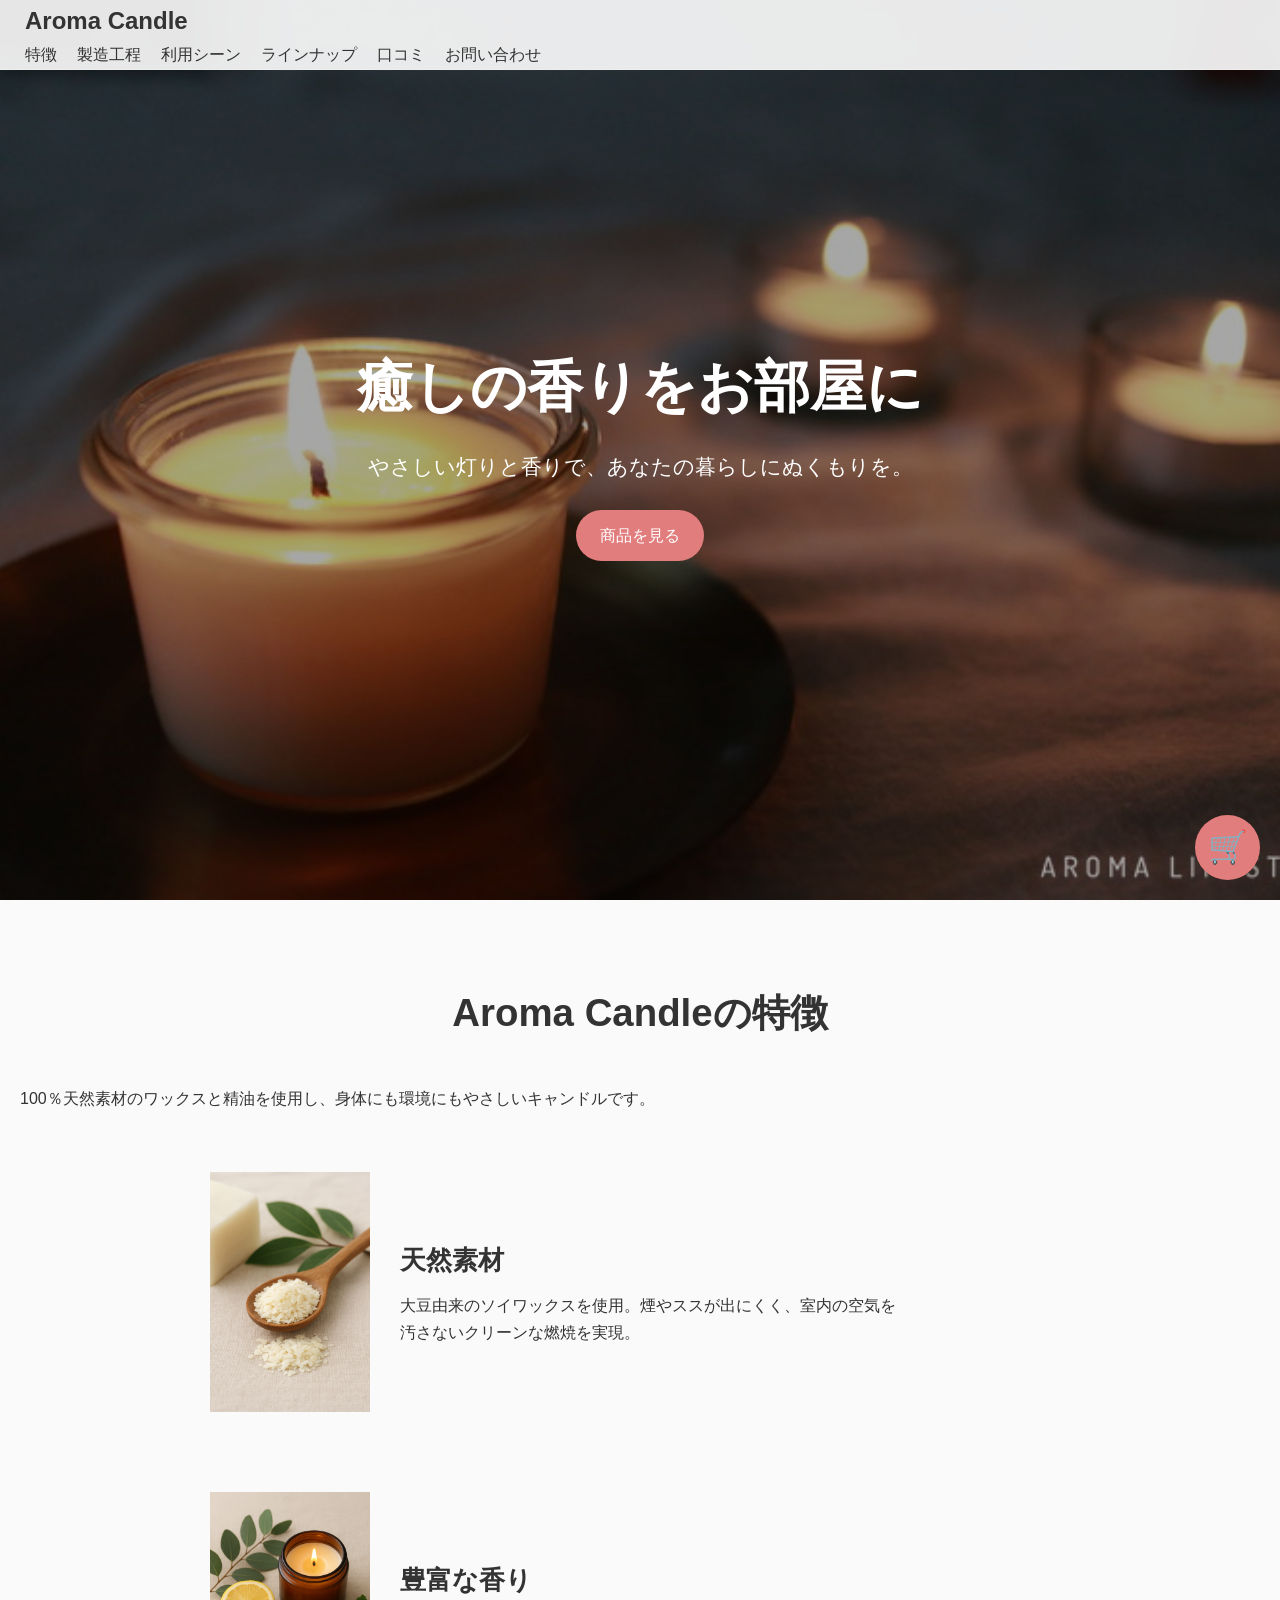
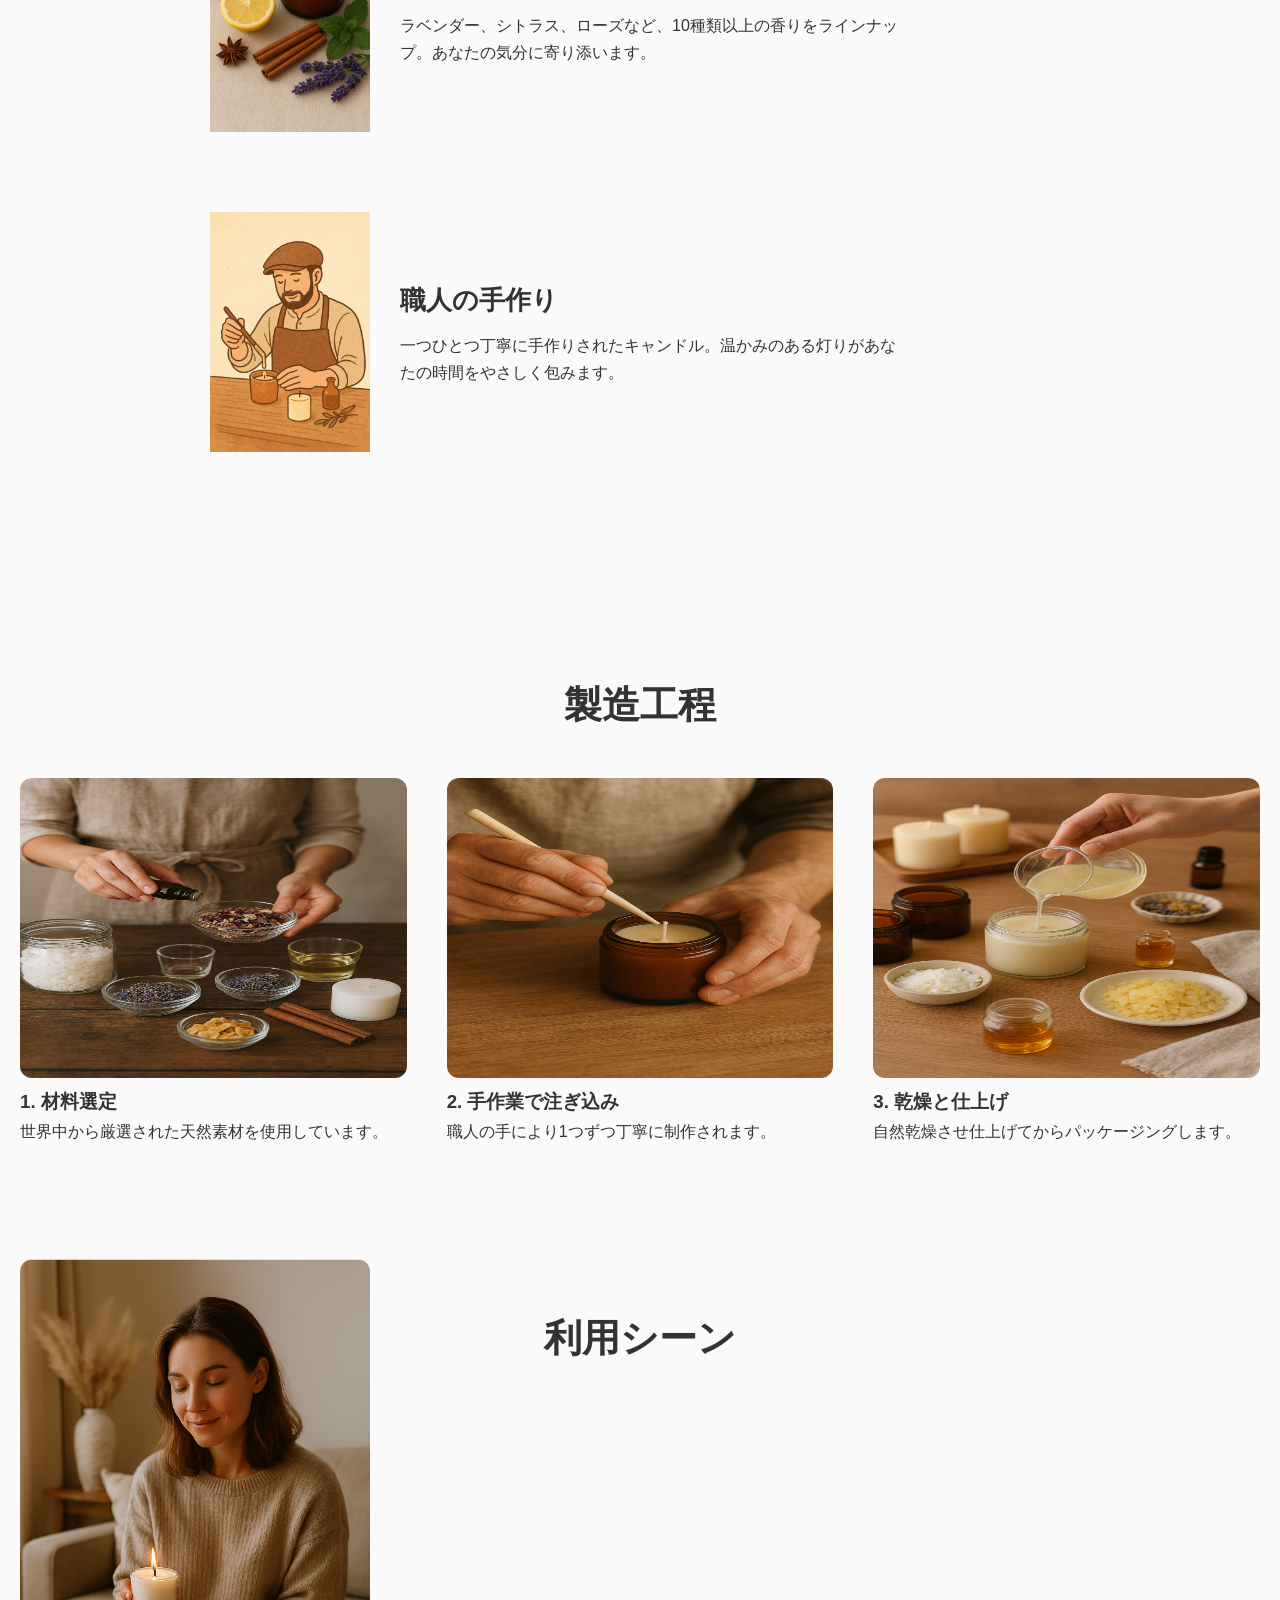
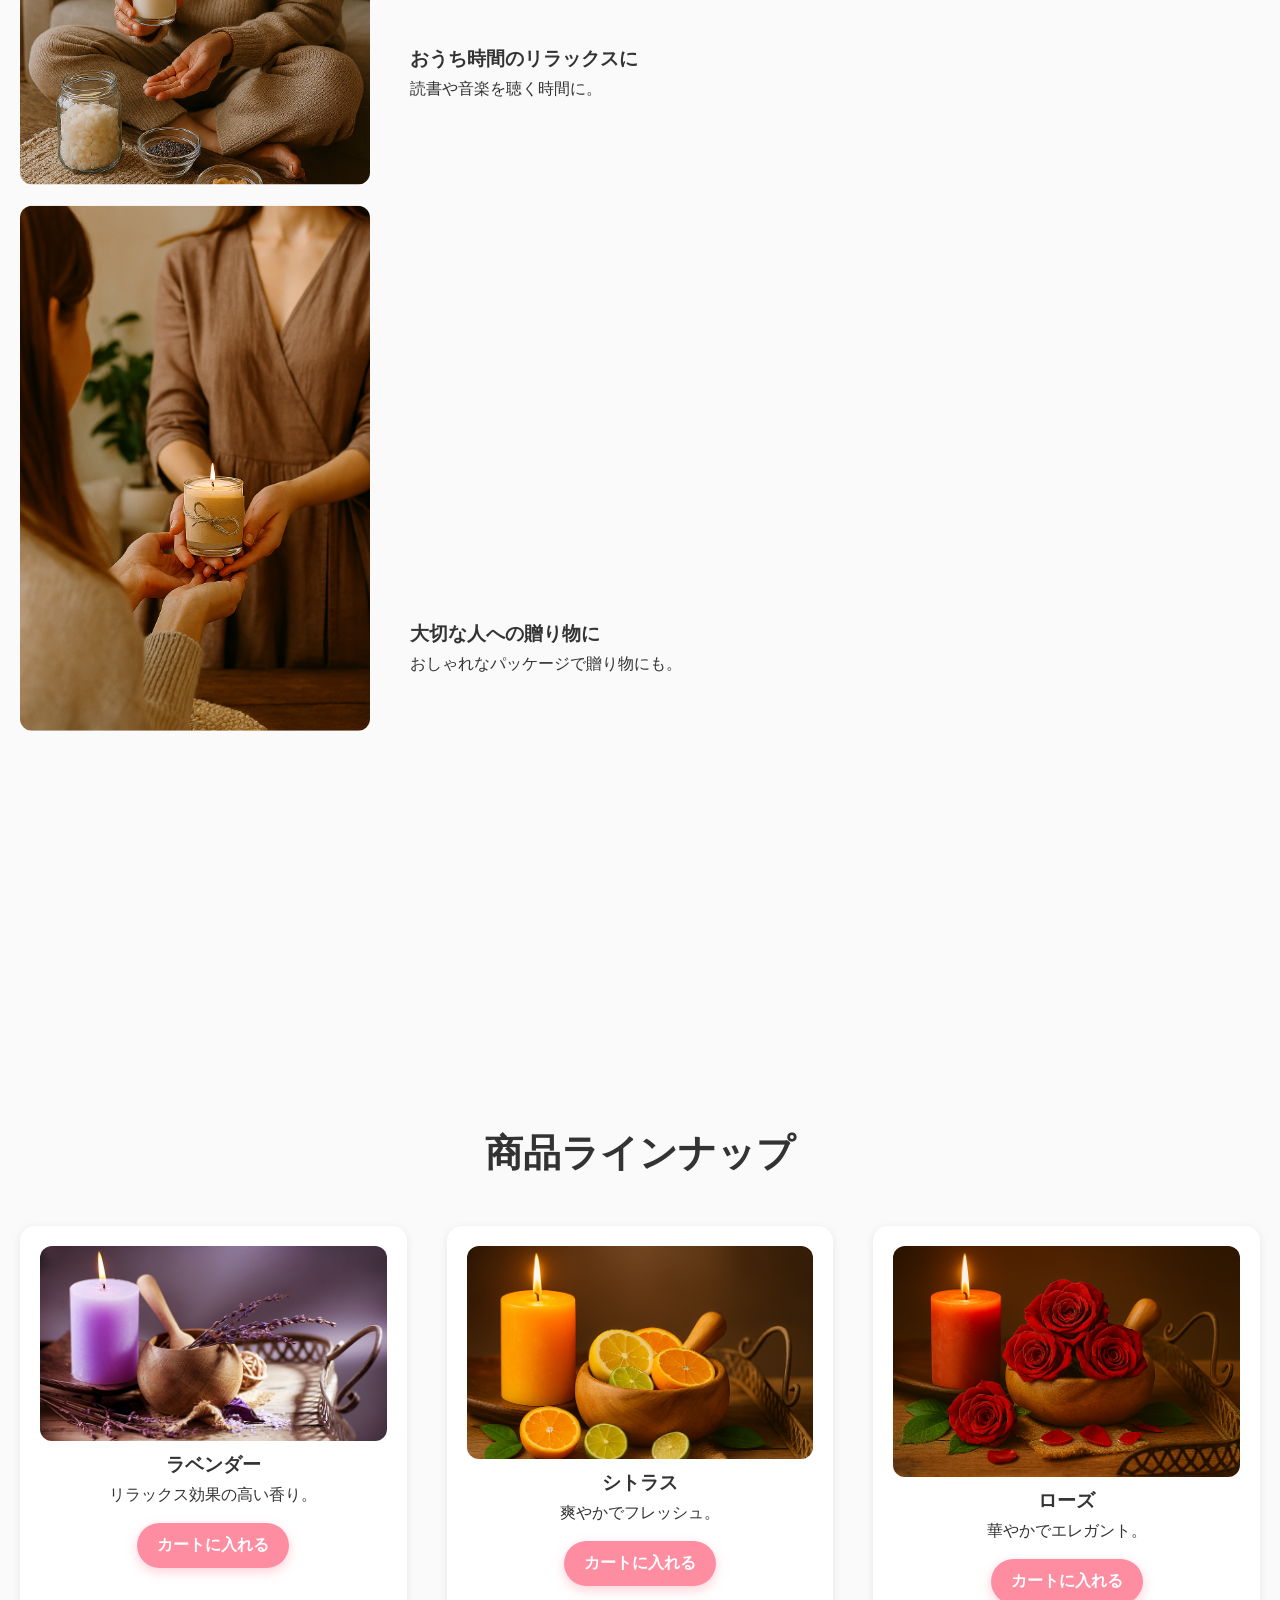
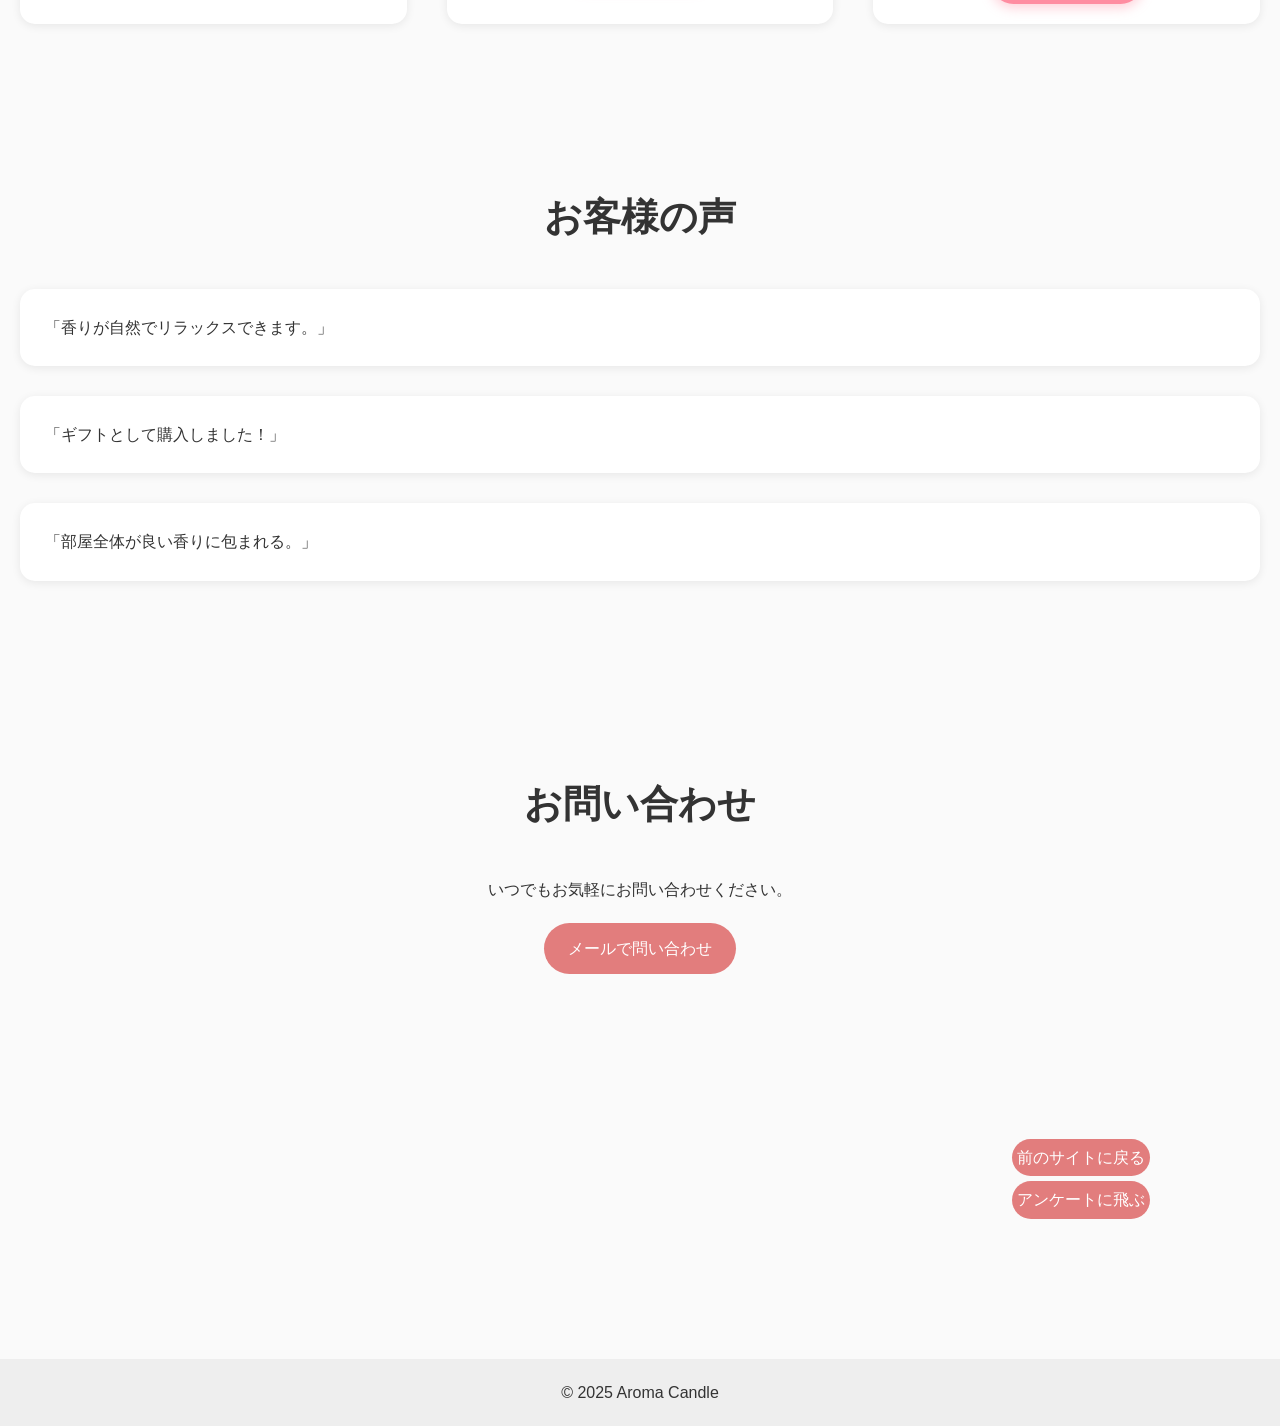
==== commit 1a6c15ac: "Update index.html" ====
--- a/index.html
+++ b/index.html
@@ -160,7 +160,10 @@
     <p>いつでもお気軽にお問い合わせください。</p>
     <a href="mailto:info@example.com" class="btn">メールで問い合わせ</a>
   </section>
-
+  <section id="next" class="next section">
+    <a href="https://web-sitetest.netlify.app/" class="btn">前のサイトに戻る</a>
+    <a href="https://forms.gle/h76msqTXCJdALEBP9" class="btn">アンケートに飛ぶ</a>
+  </section>
   <footer class="footer">
     <p>&copy; 2025 Aroma Candle</p>
   </footer>
@@ -168,4 +171,3 @@
   <script src="./javascript/script.js"></script>
 </body>
 </html>
-
--- a/css/style.css
+++ b/css/style.css
@@ -90,6 +90,7 @@
   background-size: cover;
   background-position: center;
   background-attachment: fixed;
+  background: url("../image/home-img.jpg");
   display: flex;
   align-items: center;
   justify-content: center;
@@ -352,6 +353,15 @@
 }
 
 /* ===========================
+   次へ
+=========================== */
+.next .btn {
+  padding: 5px;
+  margin-left: 80%;
+  margin-top: 5px;
+}
+
+/* ===========================
    フッター
 =========================== */
 .footer {
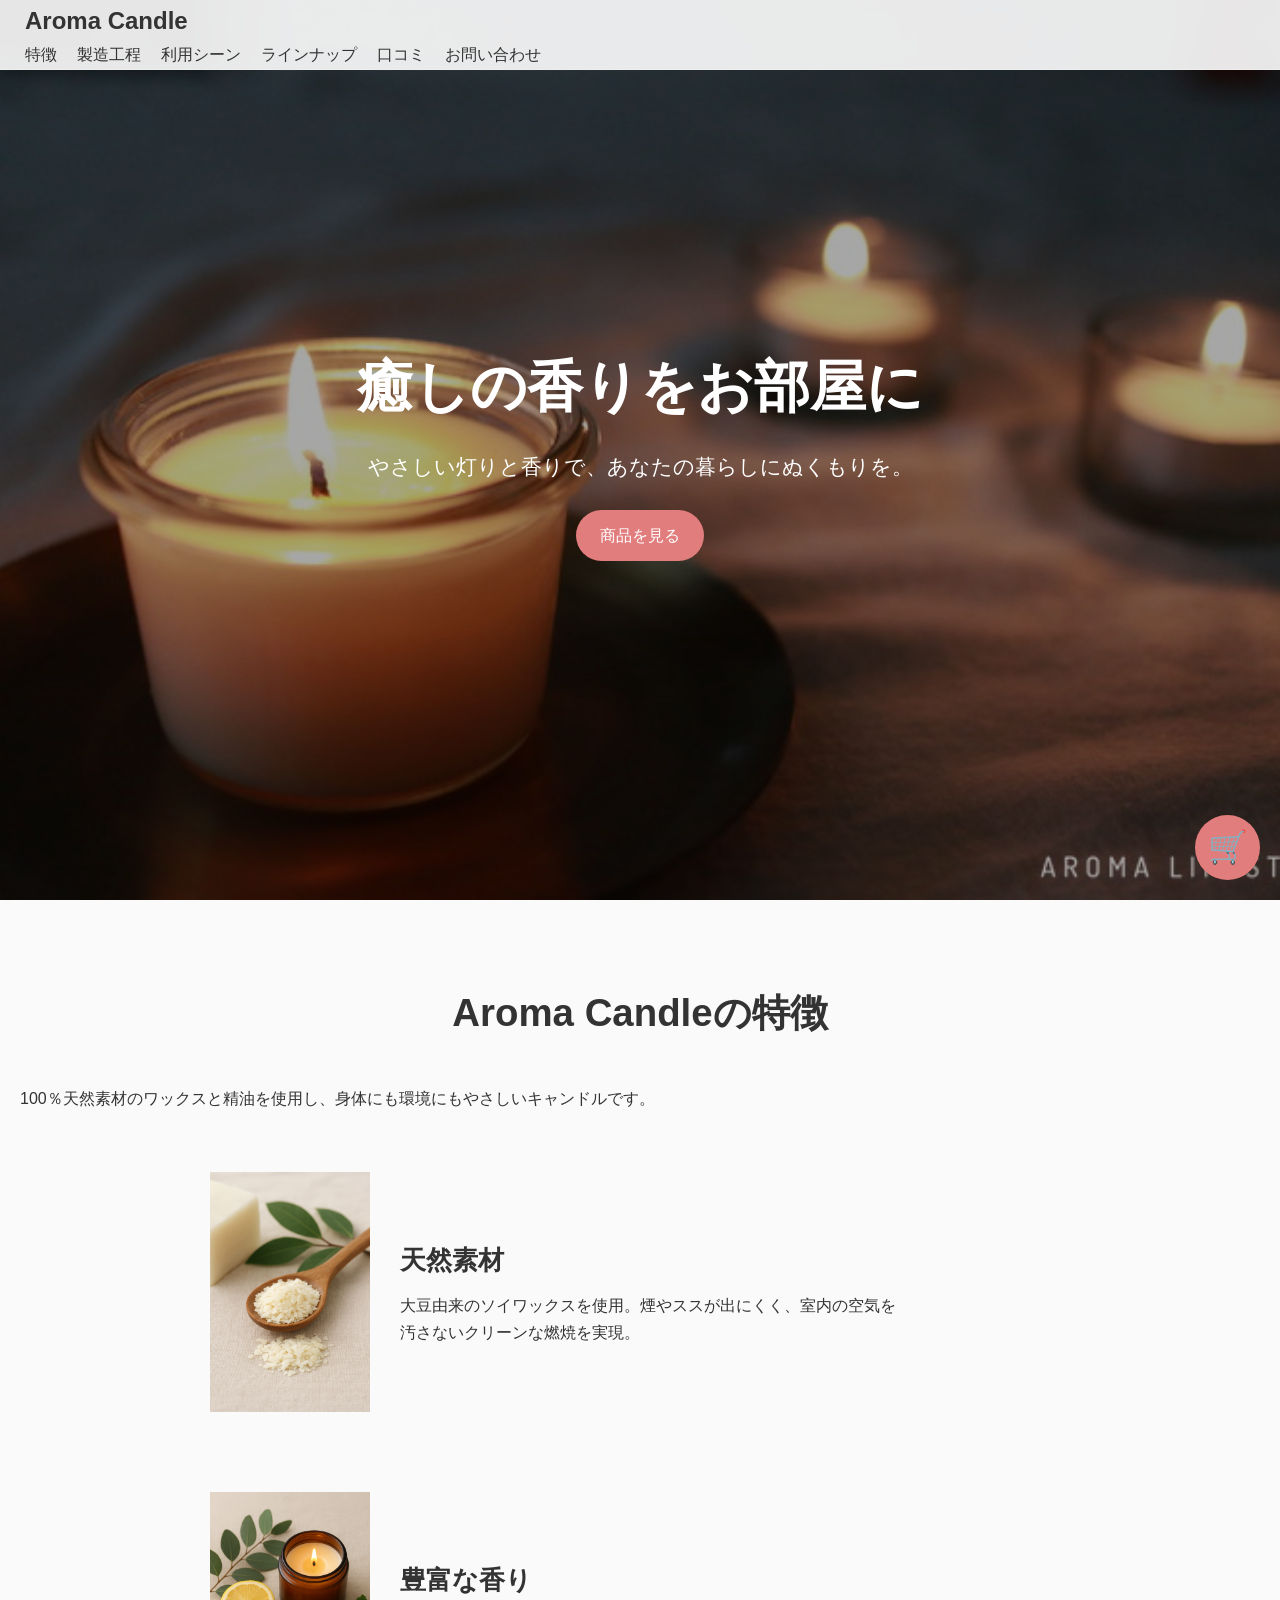
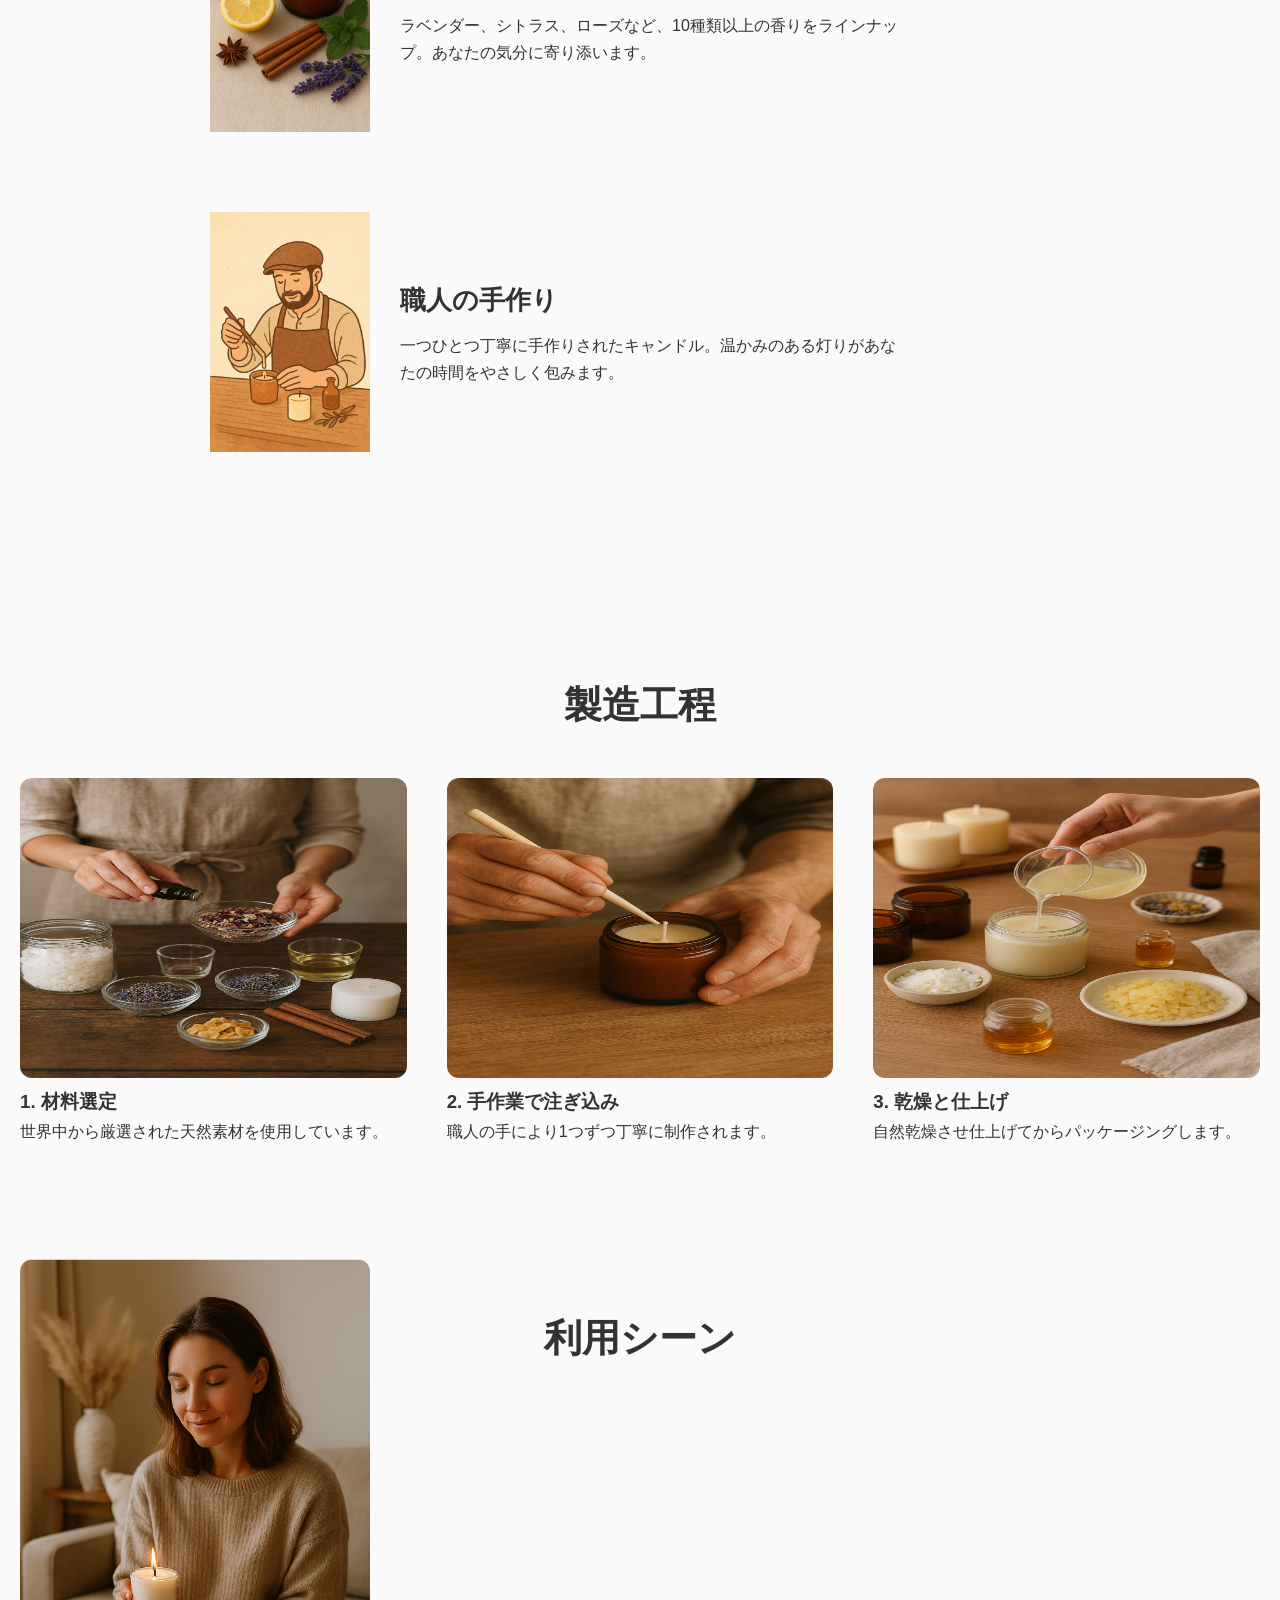
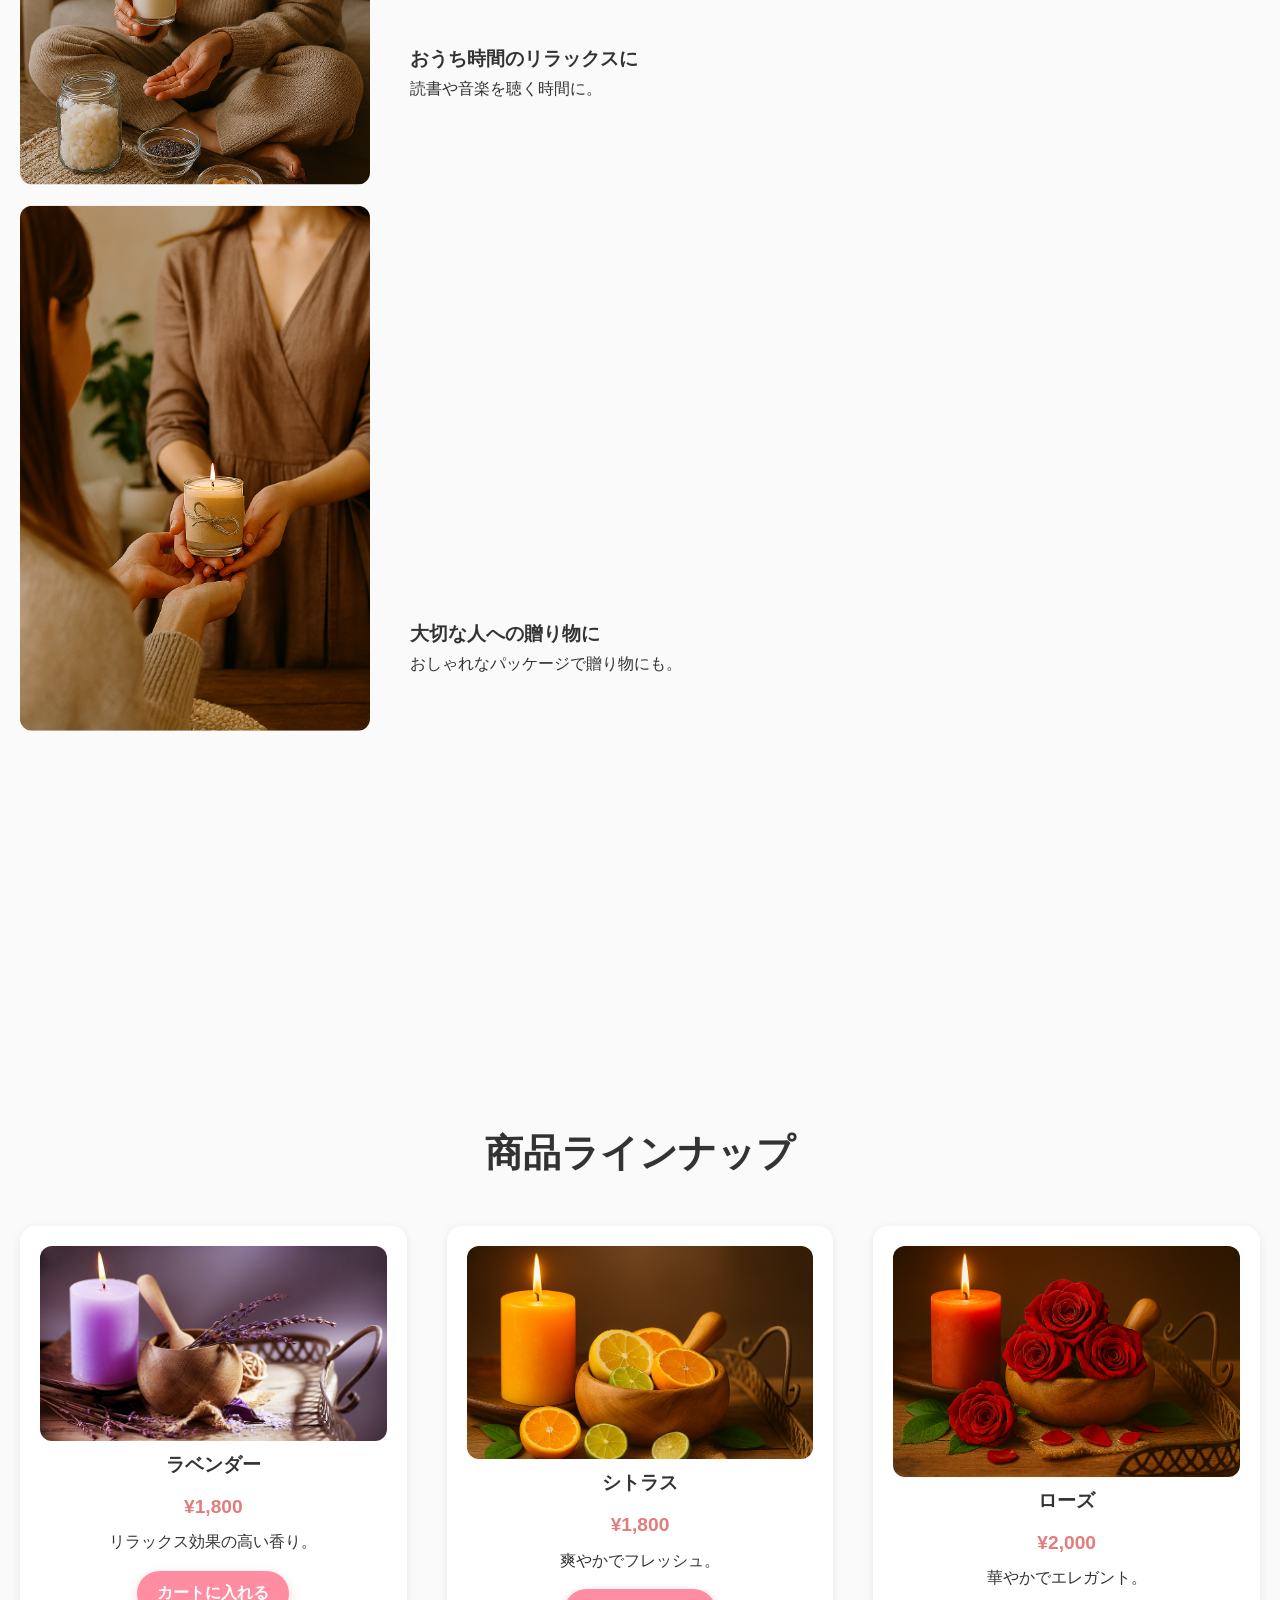
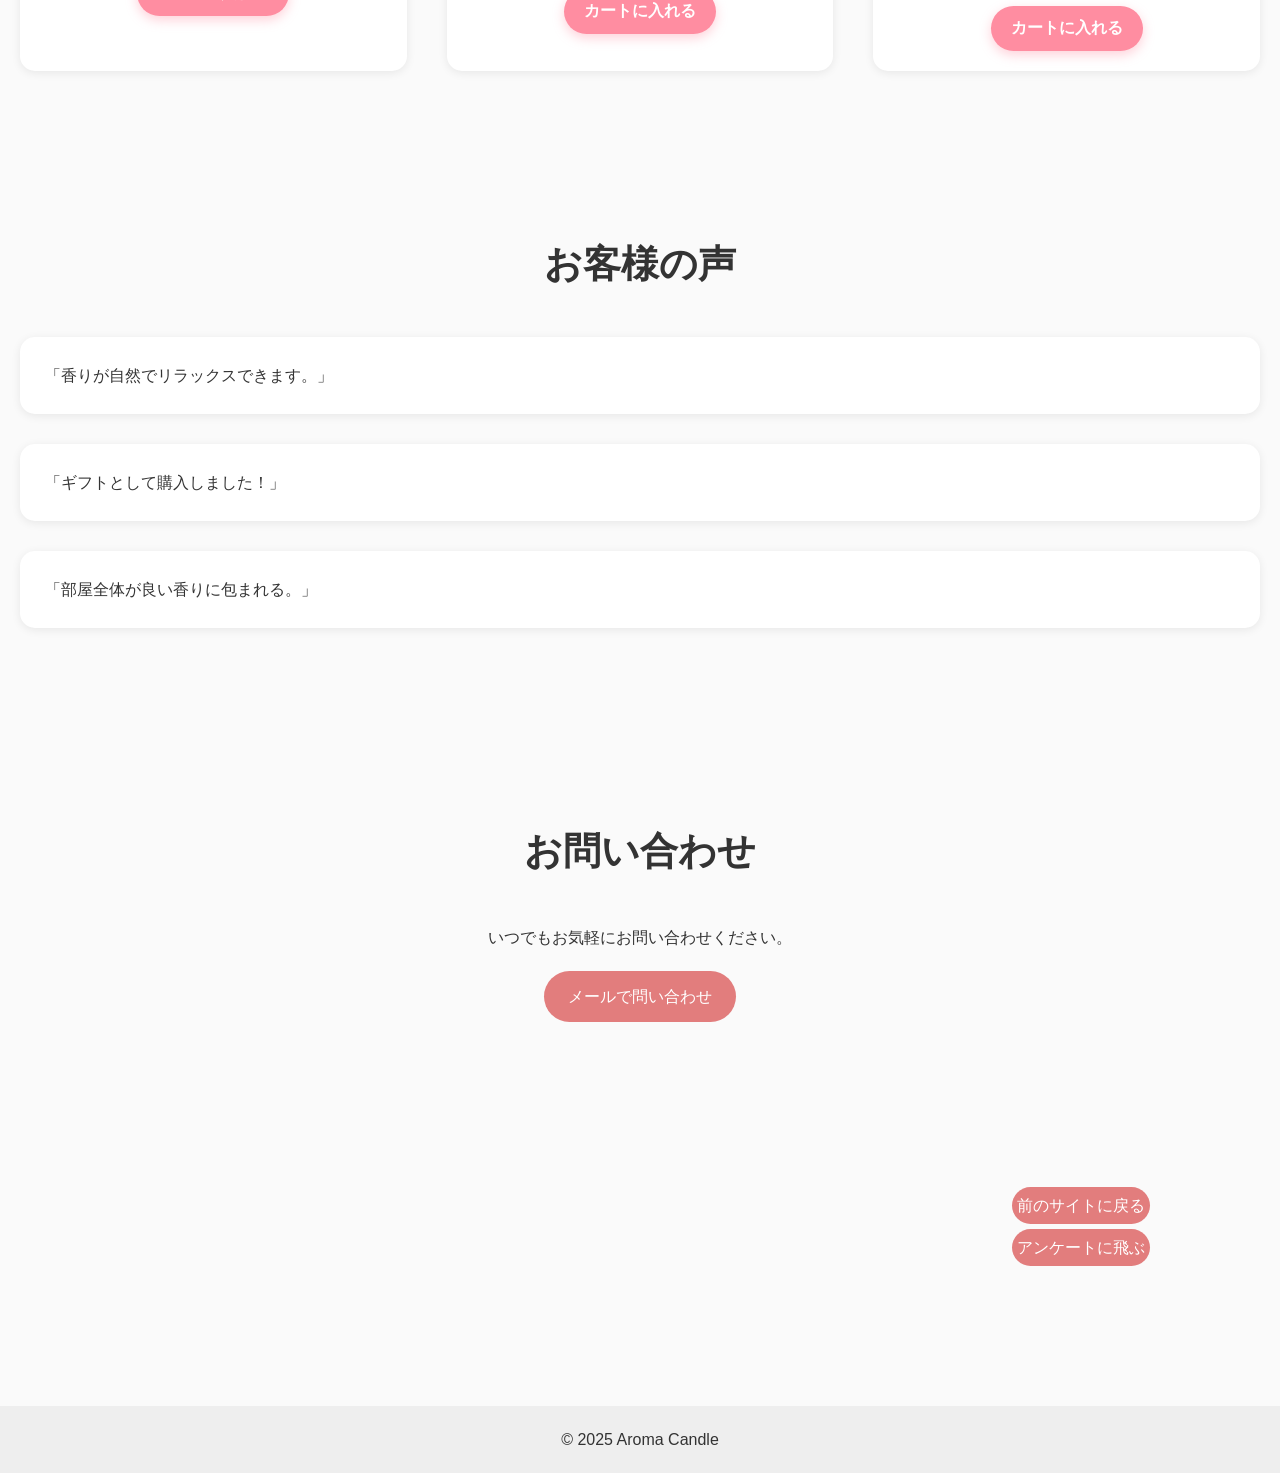
==== commit 92c77b57: "Update index.html" ====
--- a/index.html
+++ b/index.html
@@ -115,28 +115,34 @@
 
   <!-- 商品ラインナップ -->
   <section id="lineup" class="lineup section">
-    <h2 class="section-title fade-in">商品ラインナップ</h2>
-    <div class="cards">
-      <div class="card zoom-in">
-        <img src="./image/rabender-img.jpg">
-        <h3>ラベンダー</h3>
-        <p>リラックス効果の高い香り。</p>
-        <button class="add-cart">カートに入れる</button>
-      </div>
-      <div class="card zoom-in">
-        <img src="./image/sitorasu-img2.png">
-        <h3>シトラス</h3>
-        <p>爽やかでフレッシュ。</p>
-        <button class="add-cart">カートに入れる</button>
-      </div>
-      <div class="card zoom-in">
-        <img src="./image/rozu-img.png">
-        <h3>ローズ</h3>
-        <p>華やかでエレガント。</p>
-        <button class="add-cart">カートに入れる</button>
-      </div>
+  <h2 class="section-title fade-in">商品ラインナップ</h2>
+  <div class="cards">
+    <div class="card zoom-in">
+      <img src="./image/rabender-img.jpg">
+      <h3>ラベンダー</h3>
+      <p class="price">¥1,800</p> <!-- 価格追加 -->
+      <p>リラックス効果の高い香り。</p>
+      <button class="add-cart">カートに入れる</button>
     </div>
-  </section>
+
+    <div class="card zoom-in">
+      <img src="./image/sitorasu-img2.png">
+      <h3>シトラス</h3>
+      <p class="price">¥1,800</p>
+      <p>爽やかでフレッシュ。</p>
+      <button class="add-cart">カートに入れる</button>
+    </div>
+
+    <div class="card zoom-in">
+      <img src="./image/rozu-img.png">
+      <h3>ローズ</h3>
+      <p class="price">¥2,000</p>
+      <p>華やかでエレガント。</p>
+      <button class="add-cart">カートに入れる</button>
+    </div>
+  </div>
+</section>
+
 
   <!-- 口コミ -->
   <section id="review" class="review section">
--- a/css/style.css
+++ b/css/style.css
@@ -285,6 +285,13 @@
 .card img {
   width: 100%;
   border-radius: 12px;
+}
+
+.card .price {
+  font-size: 1.2rem;
+  font-weight: bold;
+  color: #e27d7d; /* ボタンと色を揃える */
+  margin: 10px 0 5px;
 }
 
 /* カートボタン */
